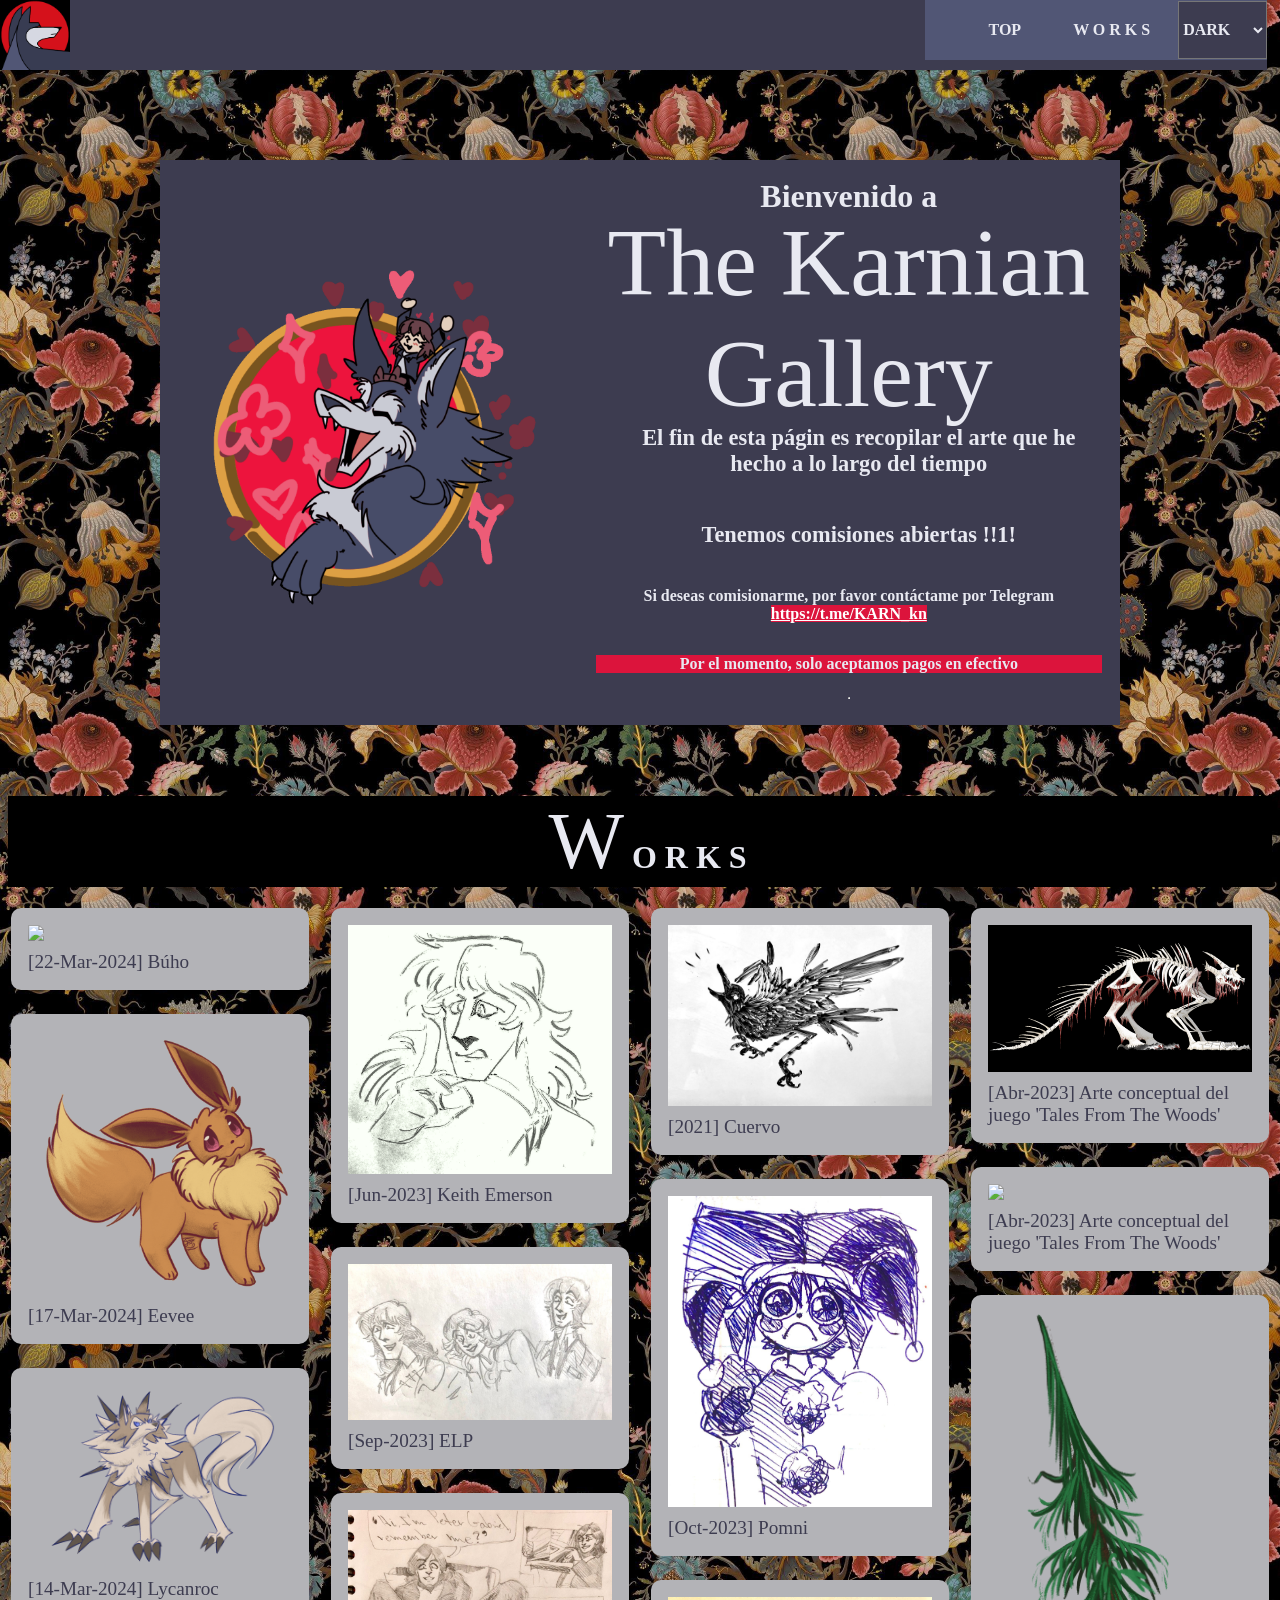
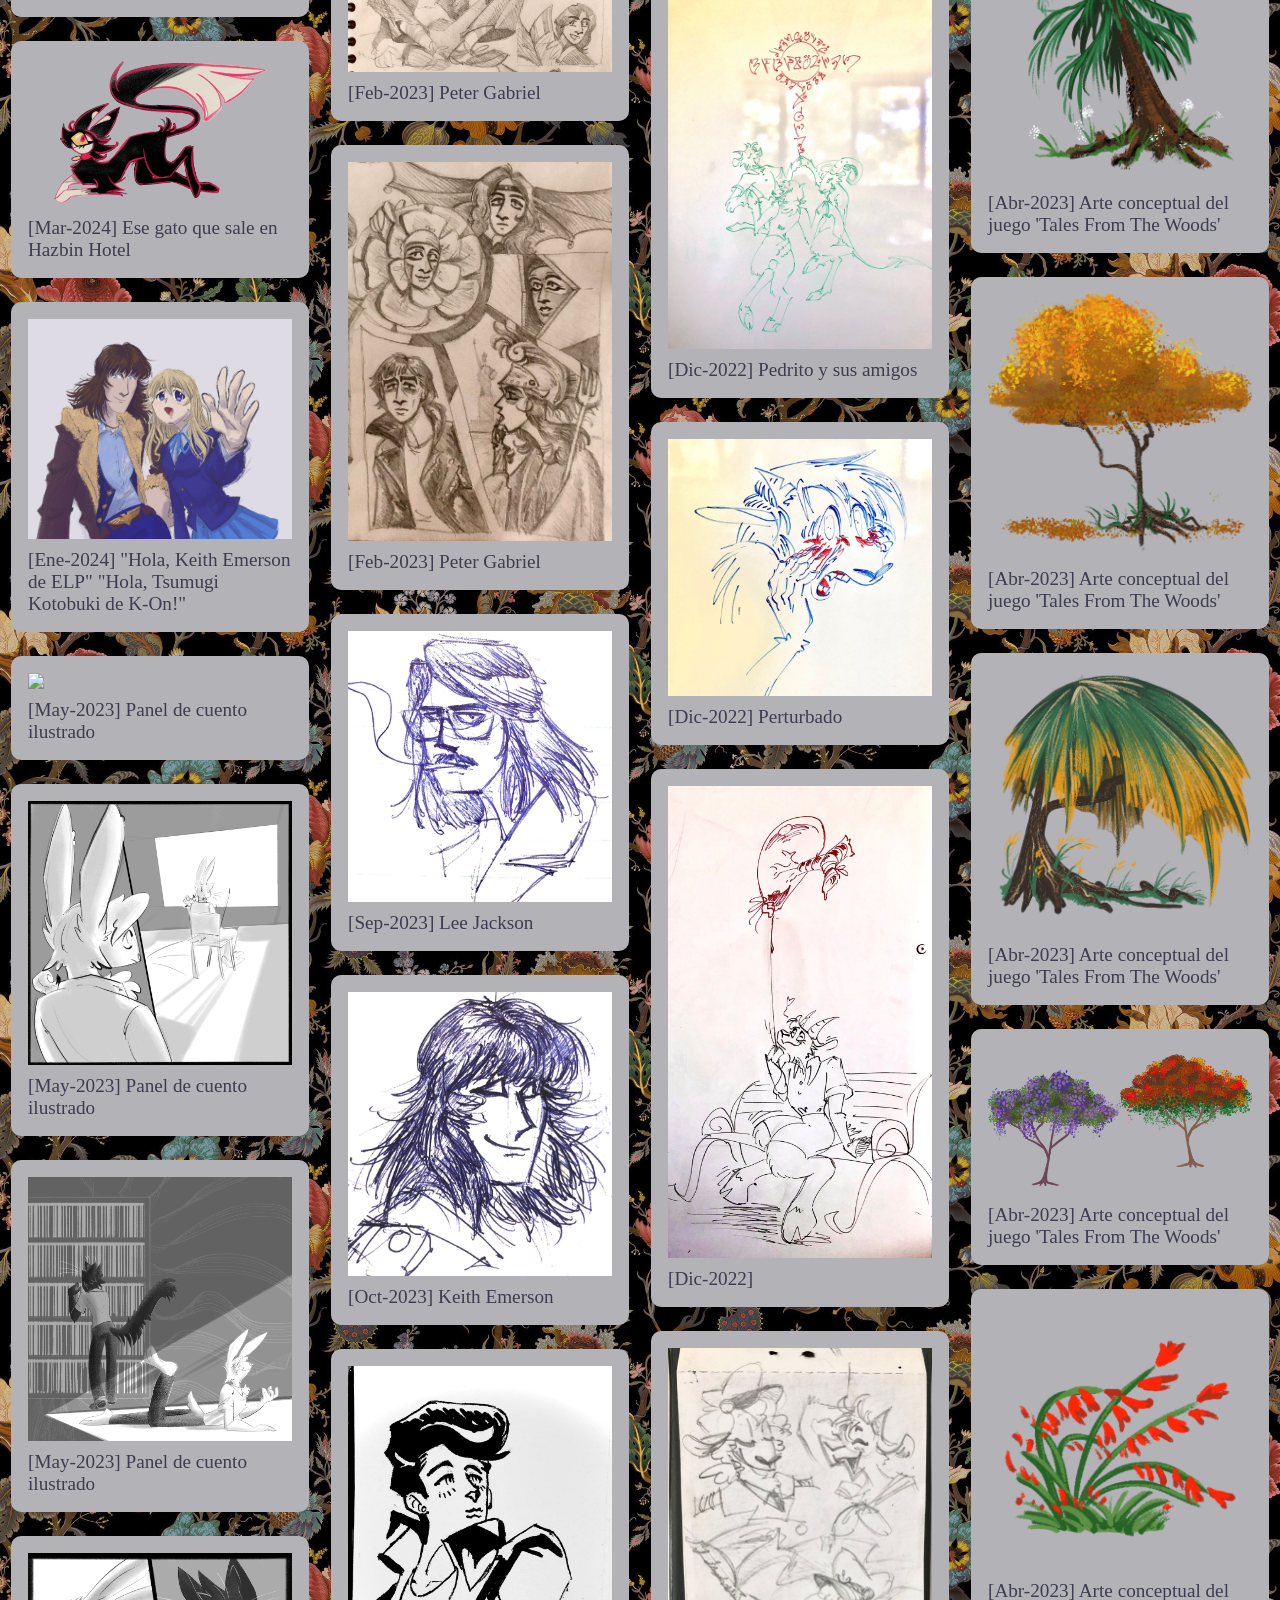
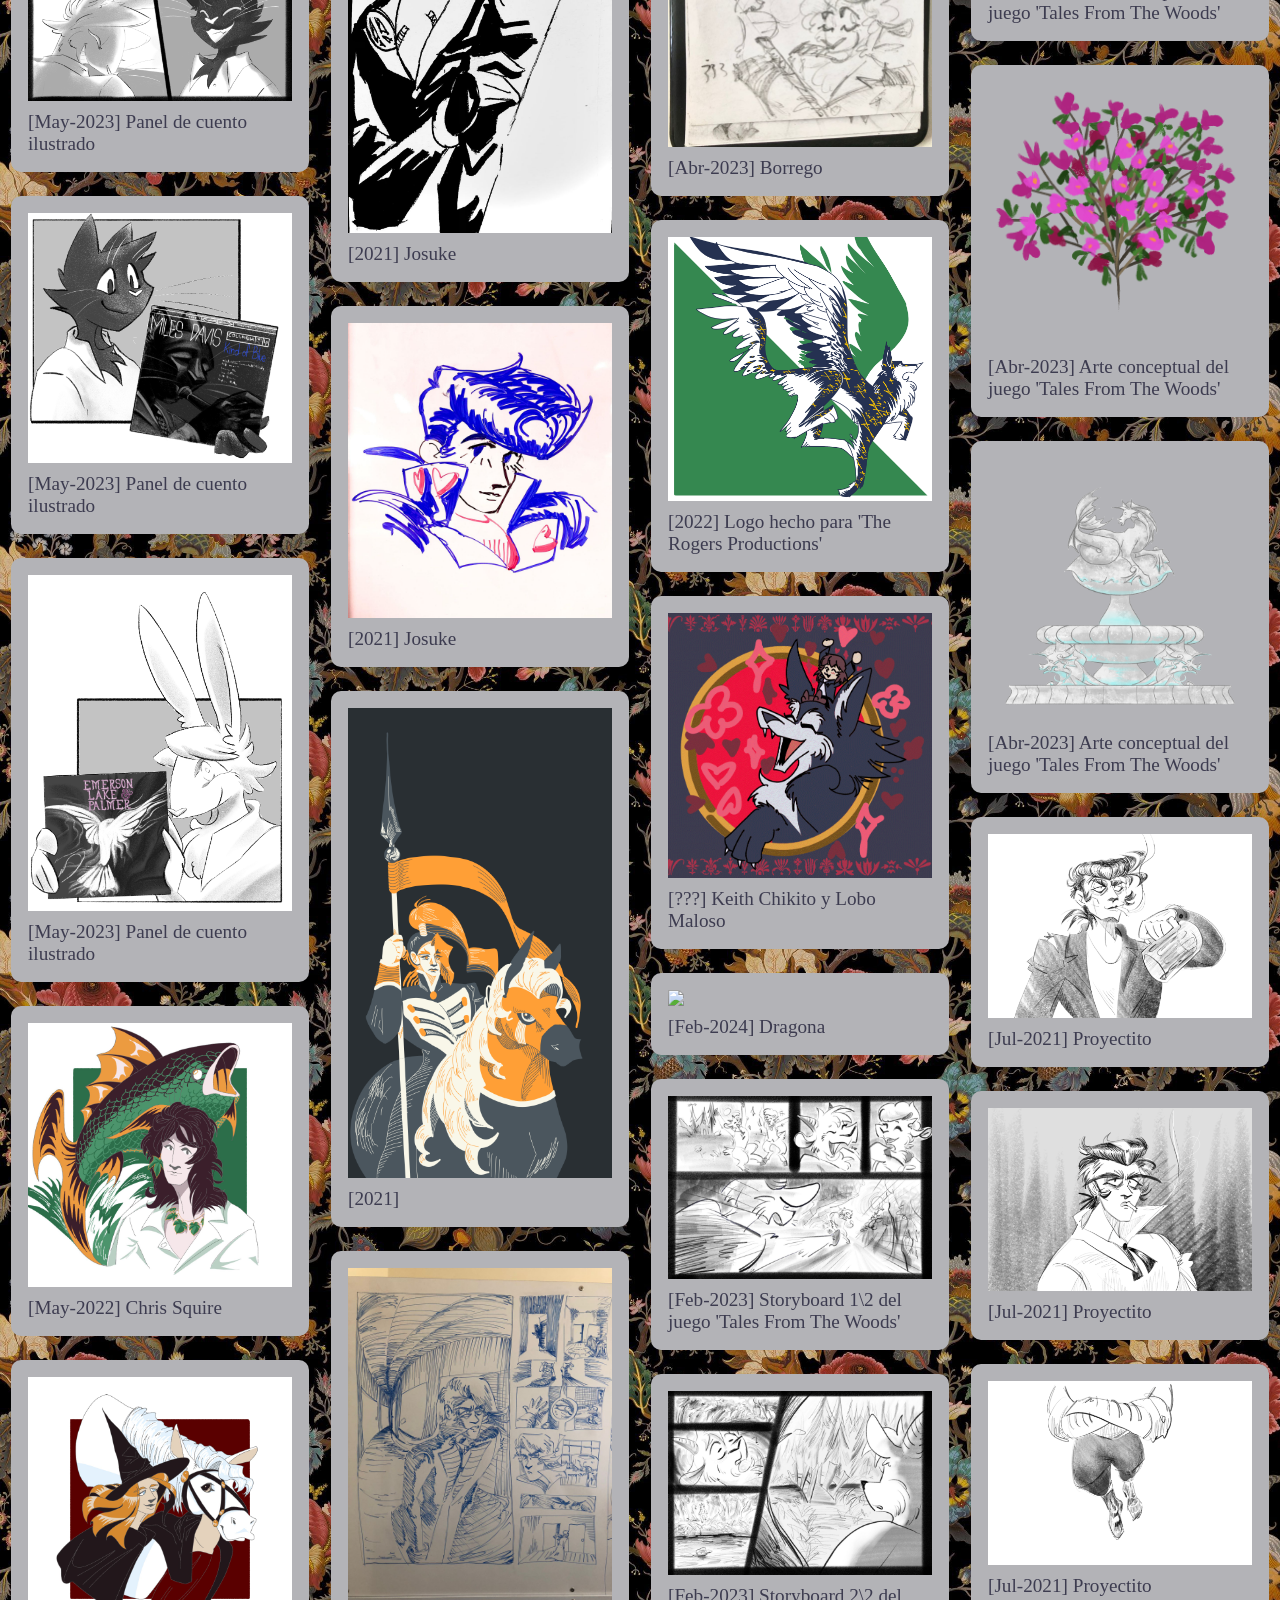
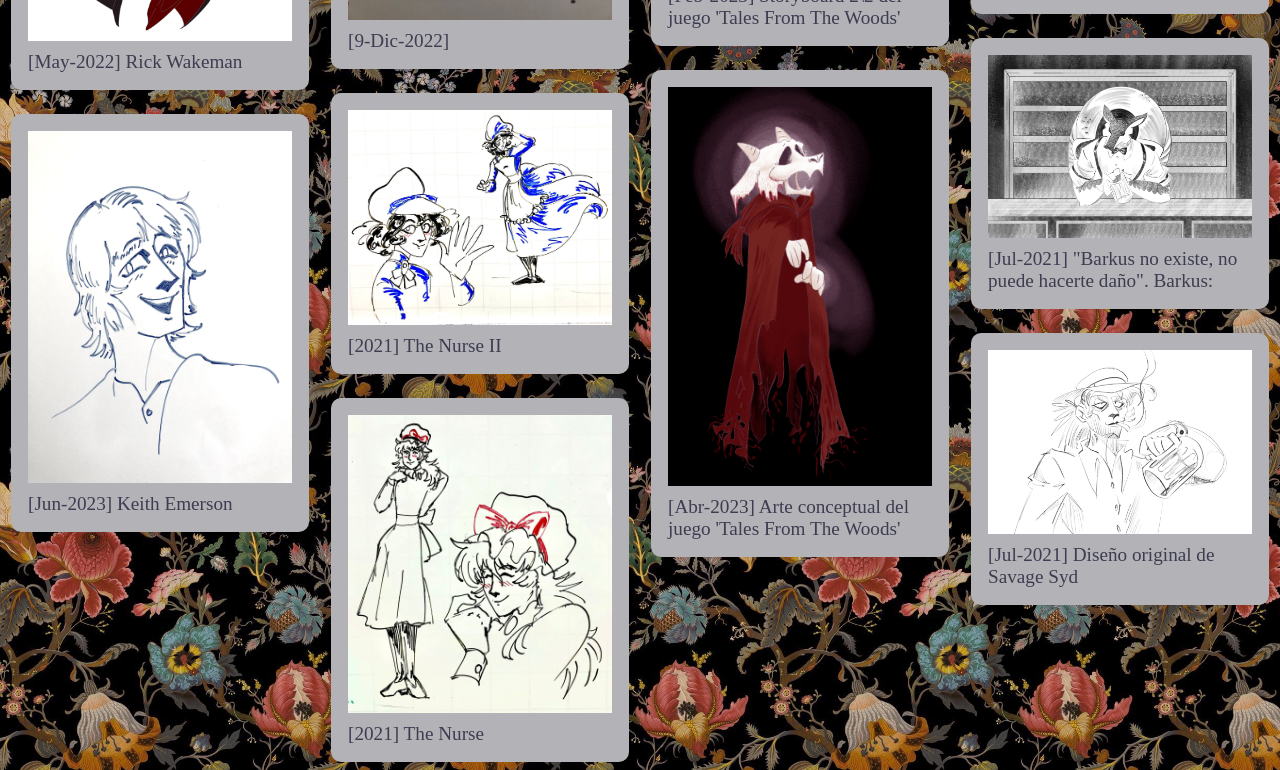
==== index.html @ 8556645d "New Content (22/03/2024)" ====
<!DOCTYPE html>
<html lang="en" id="html">
<head>
    <meta charset="UTF-8">
    <meta name="viewport" content="width=device-width, initial-scale=1.0">
    <link rel="icon" type="image/jpg" href="static/img/Ra.png">
    <link rel="stylesheet" type="text/css" href="static/styles/s1.css" class="liiink"/>
    <script type="text/javascript" src="f.js"></script>
    <title>[G] The Karnian Gallery [G]</title>
</head>
<script>
    function escInf(sectionId, dataArray){
        for (let i=0; i<dataArray.length; i++){
            const article = document.createElement('article');
            const a = document.createElement('a');
            const figure = document.createElement('figure');
            const img = document.createElement('img');
            const figCaptionName = document.createElement('figcaption');
            const figCaptionPrice = document.createElement('figcaption'); // No se usa si es Works
            const seccion = document.querySelector(`#${sectionId}`)

            // console.log(`esta es la ${i} de ${sectionId}`)
            img.classList.add('prodImg');
            if(sectionId==='COMM'){
                figCaptionPrice.classList.add('price');
            }
            
            // Construir la estructura del elemento <article>
            figure.appendChild(img);
            figure.appendChild(figCaptionName);
            if(sectionId==='COMM'){
                figure.appendChild(figCaptionPrice);}
            a.appendChild(figure);
            article.appendChild(a);
            seccion.appendChild(article);
        }
        if(sectionId==='COMM'){
            loadComm(sectionId, dataArray);
        }else{
            loadWorks(sectionId, dataArray);
        }
    }
        
    const comm=[
// ['03_004.png','Ilustración digital','5','[May-2023] Panel de cuento ilustrado']
]
    const work=[
    ['PedroLore_001.png','Ilustración digital','[22-Mar-2024] Búho',''],
    ['Anime_pokemon_002.png','Ilustración digital','[17-Mar-2024] Eevee','Eevee!'],
['Anime_pokemon_001.png','Ilustración digital','[14-Mar-2024] Lycanroc','No le sé al pokemón. Solo jugue uno y me gustó mucho este.'],
['HazbinHotel_001.png','Ilustración digital','[Mar-2024] Ese gato que sale en Hazbin Hotel','No he visto la serie más que el piloto y un fragmento donde sale ese gato. Está bonito.'],
['KE_001.png','Ilustración digital','[Ene-2024] "Hola, Keith Emerson de ELP" "Hola, Tsumugi Kotobuki de K-On!"','Crossover ELPxMonas chinas. Siempre he creído que todo es mejor con crossovers de monas chinas.'],
['03_001.png','Ilustración digital','[May-2023] Panel de cuento ilustrado','Estos páneles los dibujé para un trabajo de la uni. Iban acompañados de un cuento que también escribí y solo Dios sabe qué fue de él. Referencia del cartel: https://www.pinterest.jp/pin/76420524917382046'],
['03_002.png','Ilustración digital','[May-2023] Panel de cuento ilustrado','Estos páneles los dibujé para un trabajo de la uni. Iban acompañados de un cuento que también escribí y solo Dios sabe qué fue de él. La historia trataba de un gato negro y un conejo blanco que se hace amigos. El gato era un solitario que rechazaban porque consideraban a los gatos negros como que daban mala suerte. El conejo era un niño ciego apasionado por la música. Estos dos se hacen amigos luego de que el gato escuchara al conejo tocar el violín un día en la escuela.'],
['03_003.png','Ilustración digital','[May-2023] Panel de cuento ilustrado','Estos páneles los dibujé para un trabajo de la uni. Iban acompañados de un cuento que también escribí y solo Dios sabe qué fue de él.'],
['03_004.png','Ilustración digital','[May-2023] Panel de cuento ilustrado','Estos páneles los dibujé para un trabajo de la uni. Iban acompañados de un cuento que también escribí y solo Dios sabe qué fue de él.'],
['03_005.png','Ilustración digital','[May-2023] Panel de cuento ilustrado','Estos páneles los dibujé para un trabajo de la uni. Iban acompañados de un cuento que también escribí y solo Dios sabe qué fue de él.'],
['03_006.png','Ilustración digital','[May-2023] Panel de cuento ilustrado','Estos páneles los dibujé para un trabajo de la uni. Iban acompañados de un cuento que también escribí y solo Dios sabe qué fue de él.'],
['A_CS_001.jpeg','Ilustración digital','[May-2022] Chris Squire','Dibujo del bajista de YES.'],
['A_RW_001.jpeg','Ilustración digital','[May-2022] Rick Wakeman','Dibujo del tecladista de YES.'],
['A_KE_003.jpeg','Dibujo (marcador)','[Jun-2023] Keith Emerson','Hice esto en algún pizarrón en algún lado. Debió ser borrado hace ya tiempo.<br/>De la época de The Nice. Creo que dejé la referencia en algún lado. https://www.pinterest.jp/pin/672443788131928855/'],
['A_KE_002.png','Dibujo (marcador)','[Jun-2023] Keith Emerson','Otro de dibujo de pizarrón olvidado.<br/>Siento que a veces es triste pensar en todas las cosas que he dibujaod en pizarrones y que no viven más de una semana (ése es el record).<br/>No hay referencia para este.'],
['A_elp_001.jpeg','Dibujo (papel y lápiz)','[Sep-2023] ELP','¿A quién están viendo?'],
['A_PG_001.jpeg','Dibujo (papel y lápiz)','[Feb-2023] Peter Gabriel','Gabriel promocionando su primer álbum de solista.'],
['A_PG_002.jpeg','Dibujo (papel y lápiz)','[Feb-2023] Peter Gabriel','Tomé algunas imágenes de referencia para estas.<br/>Dónde están? no lo sé'],
['A_LJ_001.jpeg','Dibujo (papel y pluma)','[Sep-2023] Lee Jackson','Hice esto en clase en una libreta con más de cinco años de puras aberraciones. '],
['A_KE_001.jpeg','Dibujo (papel y pluma)','[Oct-2023] Keith Emerson','¿Por qué no tiene pupilas? A veces lo imagino así (no sé dibujar y se veía raro con ellas :c).'],
['Josuke_001.jpeg','Dibujo','[2021] Josuke','Un dibujo que hice con pluma y marcador en 2021 y ha estado en la funda de mi telefono desde entonces (de eso ya hace tres años).'],
['Josuke_002.jpeg','Dibujo (Marcador)','[2021] Josuke','Estrenando marcadores.'],
['var_001.png','Ilustración digital','[2021]','Este fue de mis primeros dibujos digitales. No sabía muy bien cómo usar la aplicación y aún no tenía una pluma (todo esto está pintado con el dedo, después de muchos trabajos). Me gustó el resultado.<br/>Hecho en el ya fallecido Adobe Photoshop Sketch antes de que lo retiraran en 2021.'],
['ComicRandom_001.jpeg','Dibujo (marcador)','[9-Dic-2022]','Hice esto en mi semana de vacaciones; todo estaba vacío y me metía a un cuarto de 2x2 la mayor parte del día a dibujar cosas en el pizarrón y a perder el tiempo. Ha sido de las semanas más significativas en mi vida.<br/>Hice esto por un sueño que tuve. Se trataba de de que estaba persiguiendo a alguien. Yo era un policía/investigador y lo buscaba por una especie de pueblito. Cada casa estaba separada por hectáreas de nada más que pasto bien recortado en un terreno por completo llano. Llegué a esta casa luego de caminar mucho. Entré y estaba sola. Estaba algo obscura y reinaba un silencio sepulcral. En el segundo piso había un pasillo con puertas cerradas, por lo que revisé una por una. Aquí un cuarto, allá un baño, hasta que, al abrir otra puerta, no encontraba una recámara, sino que pareciera que había abierto de nuevo la entrada principal, pero con una versión mucho más obscura.'],
['DibujoRandom_001.png','Dibujo (marcador)','[2021] The Nurse II','Inspirado en las enfermeras de la portada de \'Nursery Cryme\' de Genesis.'],
['DibujoRandom_002.jpeg','Dibujo (marcador)','[2021] The Nurse','Inspirado en las enfermeras de la portada de \'Nursery Cryme\' de Genesis.'],
['DibujoRandom_003.jpg','Dibujo (marcador)','[2021] Cuervo','Acababa de comprar unos marcadores cuando hice este.'],
['digitalCir_001.jpeg','Dibujo (papel y pluma)','[Oct-2023] Pomni','Vi el piloto de Digital Circus. Pomni me recuerda a una amiga.'],
['Pedro_001.jpeg','Dibujo (marcador)','[Dic-2022] Pedrito y sus amigos','Otra más de la maravillosa semana de diciembre de 2022.<br/>Aquí están Pedrito, el niño cabra, y sus amigos haciendo un ritual. Ni un celular a la vista.'],
['Pedro_002.jpeg','Dibujo (marcador)','[Dic-2022] Perturbado','¿Por qué Dibujé esto?'],
['Pedro_003.jpeg','Dibujo (marcador)','[Dic-2022] ','Se me ocurrió hacer esto cuando escuché a alguien decir que "los pulmones son globos de carne".'],
['Pedro_004.jpeg','Dibujo (papel y lápiz)','[Abr-2023] Borrego','El Capitán Borrego (no sé realmente qué animal se supone que sea) y Pedrito como su humilde servidor.'],
['RogersProductions_001.png','Ilustración digital','[2022] Logo hecho para \'The Rogers Productions\'','Dibujé este logo para un \'\'\'The Rogers Productions\'\'\', que realmente solo representó 5 segundos más de longitud para un video que debía entregar en la escuela.'],
['KChikito_001.gif','Animación digital','[???] Keith Chikito y Lobo Maloso','La primera animación que hice de Keith Chikito. No recuerdo muy bien por qué hice esto, pero debí tener un buen motivo. Hoy es orgullosamente la cara de nuestra tienda/galería'],
['Furros_001.png','Ilustración digital','[Feb-2024] Dragona','Idea propuesta por una respuesta misteriosa de un formulario que hice. La pregunta decía \'¿Cuál es tu clase favorita en D&D?\' y la respuesta fue \'Dragonas chichonas\''],
['TalesFTWoods_001.jpeg','Ilustración digital','[Feb-2023] Storyboard 1\\2 del juego \'Tales From The Woods\'','Videojuego que desarrolló nuestro equipo para un proyecto de escuela. El lore era que dos hermanos vivían felices en un bosque. Un día, mientras jugaban, Pai (el hermano menor) corre muy profundo en el bosque. Su hermano mayor Rael va tras él [1/2].'],
['TalesFTWoods_002.jpeg','Ilustración digital','[Feb-2023] Storyboard 2\\2 del juego \'Tales From The Woods\'','Rael pierde de vista a Pai. Corre hasta llegar a un río que jamás había visto antes en el bosque, el cual es atravezado por un puente que no recuerda (y no podría volver) a cruzar antes. El juego no se terminó, pero al final de la historia se descubre que Pai había muerto y en la trama del juego, cada nivel representaba una etapa del Duelo de Rael por haber perdido a su hermano. [2/2]'],
['TalesFTWoods_011.png','Ilustración digital','[Abr-2023] Arte conceptual del juego \'Tales From The Woods\'','Este sería uno de los enemigos en el segundo nivel, que era atravesar una catedral llena de terrores innenarrables. Este sería el fantasma de Pai que haría daño psicológico a Rael con sus lamentos.'],
['TalesFTWoods_012.png','Ilustración digital','[Abr-2023] Arte conceptual del juego \'Tales From The Woods\'','Este sería uno de los enemigos en el segundo nivel, que era atravesar una catedral llena de terrores innenarrables. Este Era una suerte de cabra mutante, del cual Rael podría defenderse con una espada que robó a una estatua al final del nivel 1.'],
['TalesFTWoods_003.png','Ilustración digital','[Abr-2023] Arte conceptual del juego \'Tales From The Woods\'','Al final, no se usaron ningunos de estos dibujos.'],
['TalesFTWoods_004.png','Ilustración digital','[Abr-2023] Arte conceptual del juego \'Tales From The Woods\'',''],
['TalesFTWoods_005.png','Ilustración digital','[Abr-2023] Arte conceptual del juego \'Tales From The Woods\'',''],
['TalesFTWoods_006.png','Ilustración digital','[Abr-2023] Arte conceptual del juego \'Tales From The Woods\'','Este árbol en particular me gustó mucho.'],
['TalesFTWoods_007.png','Ilustración digital','[Abr-2023] Arte conceptual del juego \'Tales From The Woods\'',''],
['TalesFTWoods_008.png','Ilustración digital','[Abr-2023] Arte conceptual del juego \'Tales From The Woods\'','En la programación del videojuego no se utilizaron ninguno de estos dibujos, pero me diverí mucho haciéndolos. '],
['TalesFTWoods_009.png','Ilustración digital','[Abr-2023] Arte conceptual del juego \'Tales From The Woods\'',''],
['TalesFTWoods_010.png','Ilustración digital','[Abr-2023] Arte conceptual del juego \'Tales From The Woods\'',''],
['BB_001.gif','Animación digital','[Jul-2021] Proyectito','Animación hecha durante el claustro forzado porue me dio COVID. Una parte del proyecto sin terminar inspirado en \'Benny the Bouncer\' de ELP.'],
['BB_002.gif','Animación digital','[Jul-2021] Proyectito','Animación hecha durante el claustro forzado porue me dio COVID. Una parte del proyecto sin terminar inspirado en \'Benny the Bouncer\' de ELP.'],
['BB_003.gif','Animación digital','[Jul-2021] Proyectito','Animación hecha durante el claustro forzado porue me dio COVID. Una parte del proyecto sin terminar inspirado en \'Benny the Bouncer\' de ELP.'],
['BB_004.gif','Animación digital','[Jul-2021] "Barkus no existe, no puede hacerte daño". Barkus:','Animación hecha durante el claustro forzado porque me dio COVID. Una parte del proyecto sin terminar inspirado en \'Benny the Bouncer\' de ELP.'],
['BB_005.gif','Animación digital','[Jul-2021] Diseño original de Savage Syd','Animación hecha durante el claustro forzado porque me dio COVID. Una parte del proyecto sin terminar inspirado en \'Benny the Bouncer\' de ELP.']]
function cargar(){
        escInf('COMM', comm);
        escInf('WORK', work);
        console.log("Ya se debió cargar todo jaja salu2. Si ocurre algún error, faor de demandar al Administrador.");
    }
</script>

<body onload="cargar()">

<header>
    <div id="top-header">
        <div id="logo">
            <img src="static/img/Ra.png" />
            <div class="T"><a class="TM">T</a>he <a class="TM">K</a>arnian <a class="TM">G</a>allery</div>
        </div>
        <nav>
            <div id="menu">
                <ul>
                    <li><a href="#">Top</a></li>
                    <!-- <li><a href="#comm" style="color:crimson;">Comisiones</a></li> -->
                    <li><a href="#work">W O R K S</a></li>
                    <select name="PreviousReceiver" onchange="cambiarCss(this)" class="sss">
                        <option value="1">Dark</option>
                        <option value="2">Light</option>
                        <!-- <option value="3">Darker!</option> -->
                    </select>
                </ul>
            </div>
        </nav>
    </div>
</header>

<span class="topCont" id="topCont" style="display:none;">
    <div class="top">
        <div class="e1"></div>
        <div class="e2">
            <img class="x" src="static/img/X.png" onclick="cerrar()"/>
            <p id="type"></p>
            <p id="descrip"></p>
            <p id="descrip2"></p>
            <p id="prec"></p>
        </div>
    </div>
</span>

<span class="bienvenida" style="margin-top:70px;">
    <div id="bin2">
        <div class="ee1">
            <img src="static/img/Kck.gif" style="height: min-content;width:100%;"/>
        </div>
        <div class="ee2">
            <p id="p1">Bienvenido a</p><div class="TT"><a class="TTM">T</a>he <a class="TTM">K</a>arnian <a class="TTM">G</a>allery</div>
            <p id="p2">El fin de esta págin es recopilar el arte que he hecho a lo largo del tiempo</p>
            <p id="p2">Tenemos comisiones abiertas !!1!</p>
            <p id="p3">Si deseas comisionarme, por favor contáctame por Telegram <a style="background: crimson;color:#fff;" target="_blank" href="https://t.me/KARN_kn">https://t.me/KARN_kn</a>  </p>
            <p id="p3" style="background: crimson;">Por el momento, solo aceptamos pagos en efectivo</p>
            <hr/>
        </div>
    </div>
</span>

<!-- <div class="sep" id="comm"></div>
<h1 class="titulo"><a class="Tit">C</a>omisiones</h1>
<section class="galeria" id="COMM">
</section> -->


<div class="sep"  id="work"></div>
<h1 class="titulo"><a class="Tit">W</a> O R K S</h1>
<section class="galeria2" id="WORK">
</section>

</body>
</html>
---- static/styles/s1.css ----
html{
    background-image: url("fondos/002.png");
    background-size: 30%;
}
header, h1, h2, hr{
    -webkit-column-span:all;
    column-span:all;
}

header{
    background-color: #3d3c50;
    display: flex;
    height: 70px;
    position: fixed;
    top: 0px;
    left:0;
    width: 99vw;
    overflow: hidden;
    align-items: center;
    flex-direction: row;
}
#top-header{
    width: 100%;
    height: 100%;
    text-align: center;
}
#logo{
    float: left;
    height: 100%;
    width: 30%;
}
#logo img{
    max-height: 100%;
    float: left;
}
.T{
    color: #e8e9f1;
    margin-left: 20px;
    float: left;
    font-family: parchment;
    font-size: 4rem;
}
a.TM{
    font-size: 4rem;
}

#menu{
    float: right;
}
#menu ul{
    margin: 0 0 0 0;
    text-align: center;
    float: right;
    background: #515675;
}  
#menu li{
    display: inline-block;
}
#menu li a, #menu li span{
    display: inline-block;
    padding: 0em 1.5em;
    text-decoration: none;
    font-weight: 600;
    text-transform: uppercase;
    line-height: 60px;
}
#menu li a{    
    color: #e8e9f1;
}
#menu li:hover a, #menu li span{
    background: #d5111b;
    color: #e8e9f1;
    border-left: 1px solid #e8e9f1;
}
select {
    height: 58px;
    width: 89px;
    font-family: times;
    font-weight: 600;
    text-transform: uppercase;
    font-size: 1rem;
    color: #e8e9f1;
    background: #3d3c50;
  }

.sep{
    height: 1px;
}
.galeria{
    width:100%;
    height: 100%;
    column-count: 3;
}
.galeria2{
    width:100%;
    height: 100%;
    column-count: 4;
}

.bienvenida{
    display: flex;
    justify-content: center;
    flex-direction: row;
    width: 75vw;
    /* height: 50vh; */
    margin: auto;
}
#bin2{
    margin-top: calc(20vh/2);
    margin-left: auto;
    margin-right: auto;
    background-color: #3d3c50;
    height: 100%;
    width: 100%;
    display: flex;
    justify-items: center;
    flex-direction: row;
    align-items: stretch;
    color: #e8e9f1;
    background-size: 43%;
}
.ee1{
    /* display: none; */
    width: 40%;
    display: flex;
    justify-content: center;
    margin: 40px;
    align-items: center;
}
.ee2 {
    display: flex;
    font-weight: bold;
    margin: -7px;
    text-align: center;
    padding: 25px;
    width: 60%;
    flex-direction: column;
    justify-content: space-evenly;
}
#p1 {
    margin-top: 0;
    font-size: 2rem;
  }
#p2 {
    font-size: 1.4rem;
    /* text-align: left; */
    margin-left: 20px;
  }

.TT{
    font-weight: lighter;
    color: #e8e9f1;
    font-family: parchment;
    font-size: 6rem;
    margin: -40px 0px -26px 0;
}
.TTM{
    font-size: 6rem;
}

.prodImg{
    /* width: 200px; */
    width: 100%;
    align-self: center;
}
.prodImgAmp{
    max-width: 100%;
    max-height: 100%;
    align-self: center;
}
article{
    border-radius: 10px;
    background-color: #b3b3b7;
    padding: 17px;
    margin: 0 3px 24px 3px;
    cursor: pointer;
    break-inside: avoid;
    page-break-inside: avoid;
}
figure{
    display: flex;
    margin: 0;
    padding: 0px;
    flex-direction: column;
}
figcaption {
    padding-top: 10px;
    font-size: 1.2rem;
    color: #3d3c50;
}
figcaption.price {
    text-align: right;
    margin: -50px 0 -20px 0;
    font-size: 6.4rem;
    font-weight: lighter;
    font-family: parchment;
}
.titulo {
    text-align: center;
    margin-top: 70px;
    padding-left: 15px;
    background-color: black;
    color: #e8e9f1;
  }
.Tit{
    font-family: Parchment;
    font-size: 5rem;
    font-weight: lighter;
}
.subtitulo {
    text-align: center;
    margin-top: 70px;
    background: #3d3c50;
    color: #e8e9f1;
    padding: 9px;
    padding-left: 15px;
}
.topCont{
    margin-top: -70px;
    background: #00000080;
    position: fixed;
    /* display: none; */
    justify-content: center;
    flex-direction: row;
    width: 100vw;
    height: 100vh;
}
.top{
    margin-top: 4vh;
    margin-left: auto;
    margin-right: auto;
    background-color: #3d3c50;
    height: 90vh;
    width: 90vw;
    display: flex;
    justify-items: center;
    flex-direction: row;
    align-items: stretch;
    color: #e8e9f1;
}

.e1{
    /* display: none; */
    width: 70%;
    display: flex;
    justify-content: center;
    margin: 40px;
    border-radius: 24px;
    background: #e8e9f1;
}
.e2{
    padding: 25px;
    width: 30%;
}

.x{
    cursor: pointer;
    float: right;
    border-radius: 50%;
    width: 50px;
}
#type{
    margin-top: 60px;
    margin-bottom: 10px;
    font-size: 3rem;
}
#descrip{
    font-size: 2rem;
}
#descrip2{
    font-size: 1.2rem;
}
#prec {
    margin: -70px 0 0 0px;
    font-family: Parchment;
    font-size: 14rem;
}

@media (max-width: 890px){ 
    .galeria{
        columns:2;
  }
    .galeria2{
        columns:3;
  }
}
@media (max-width: 760px){ 
    .galeria{
        columns:1;
  }
    .galeria2{
        columns:2;
  }
}
@media (max-width: 480px){
    .galeria2{
        columns: 1;
  }
}

@media (max-width: 730px){
    #bin2 {
        flex-direction: column;
        align-content: center;
        flex-wrap: wrap;
    }
    .ee1 {
        width: 89%;
        display: flex;
    }
    .ee2 {
        margin: auto;
        text-align: center;
        padding: 25px;
        width: 70%;
        flex-direction: column;
    }
}
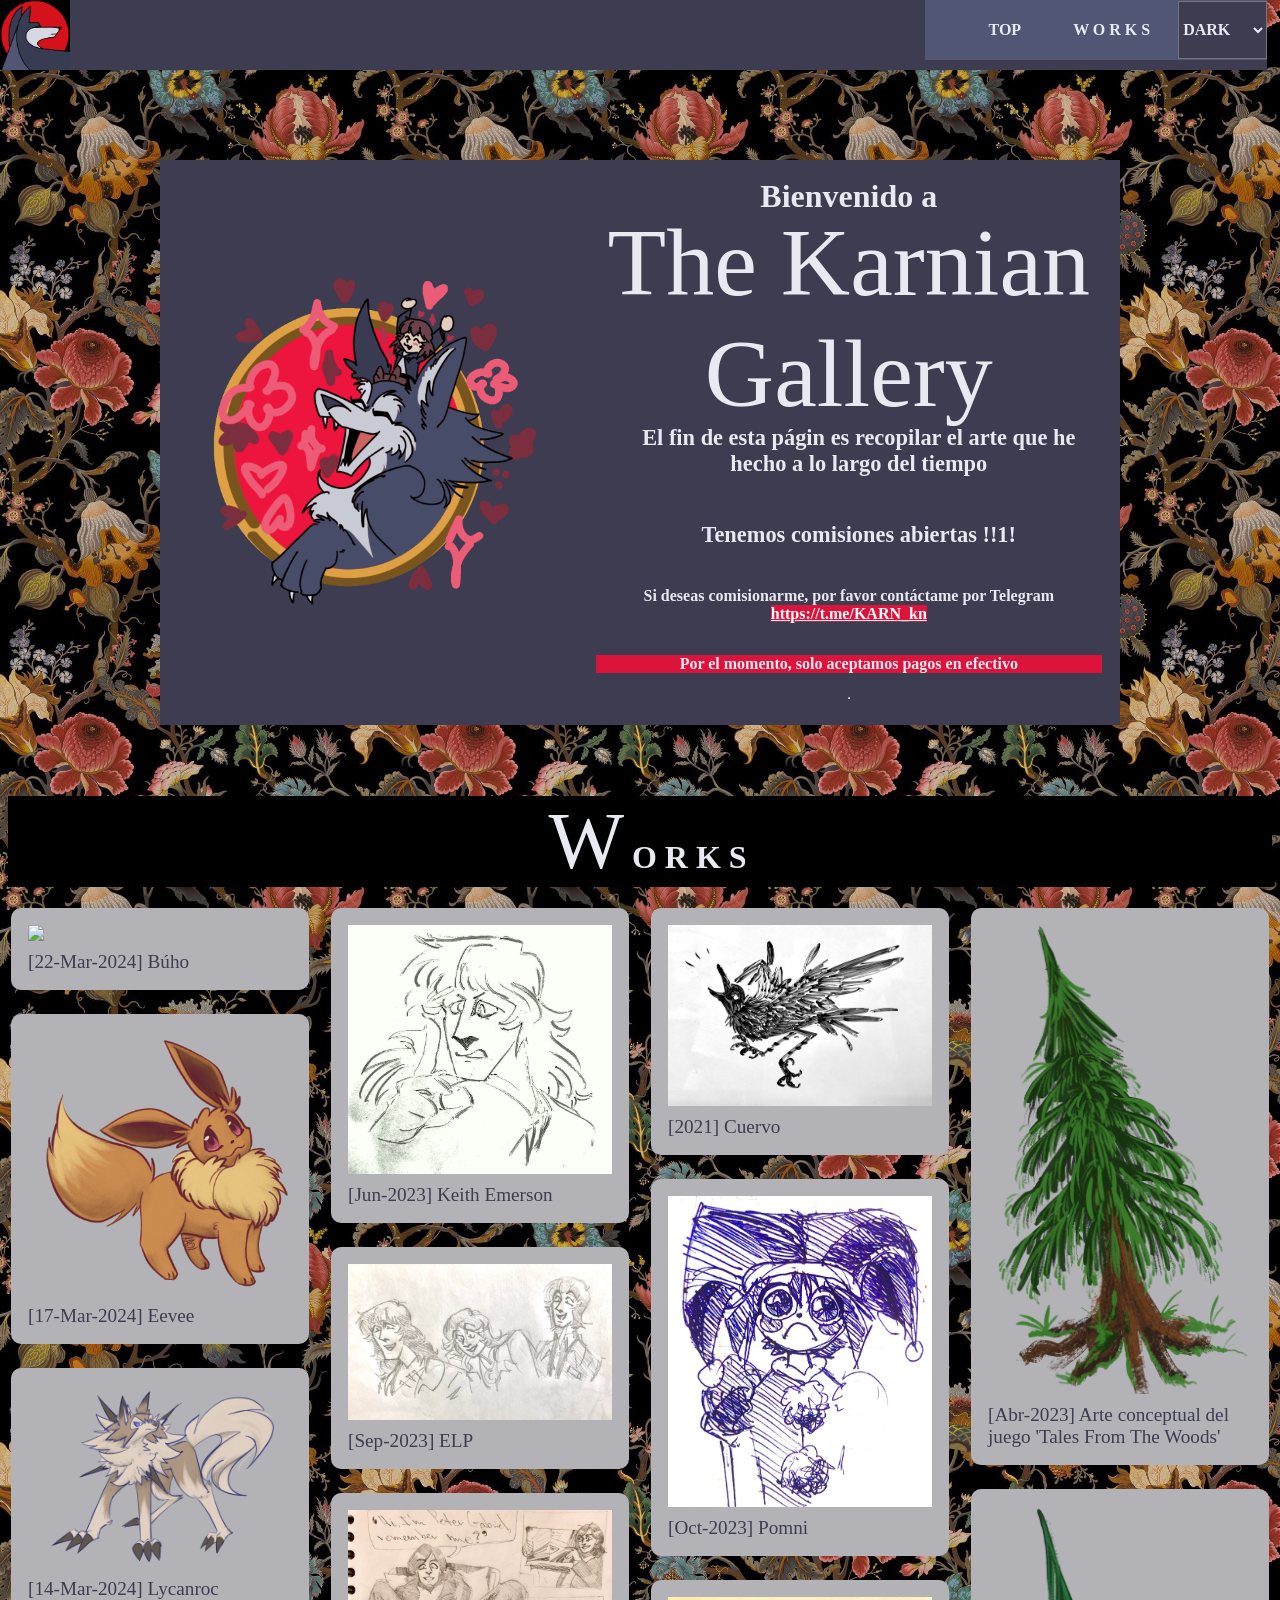
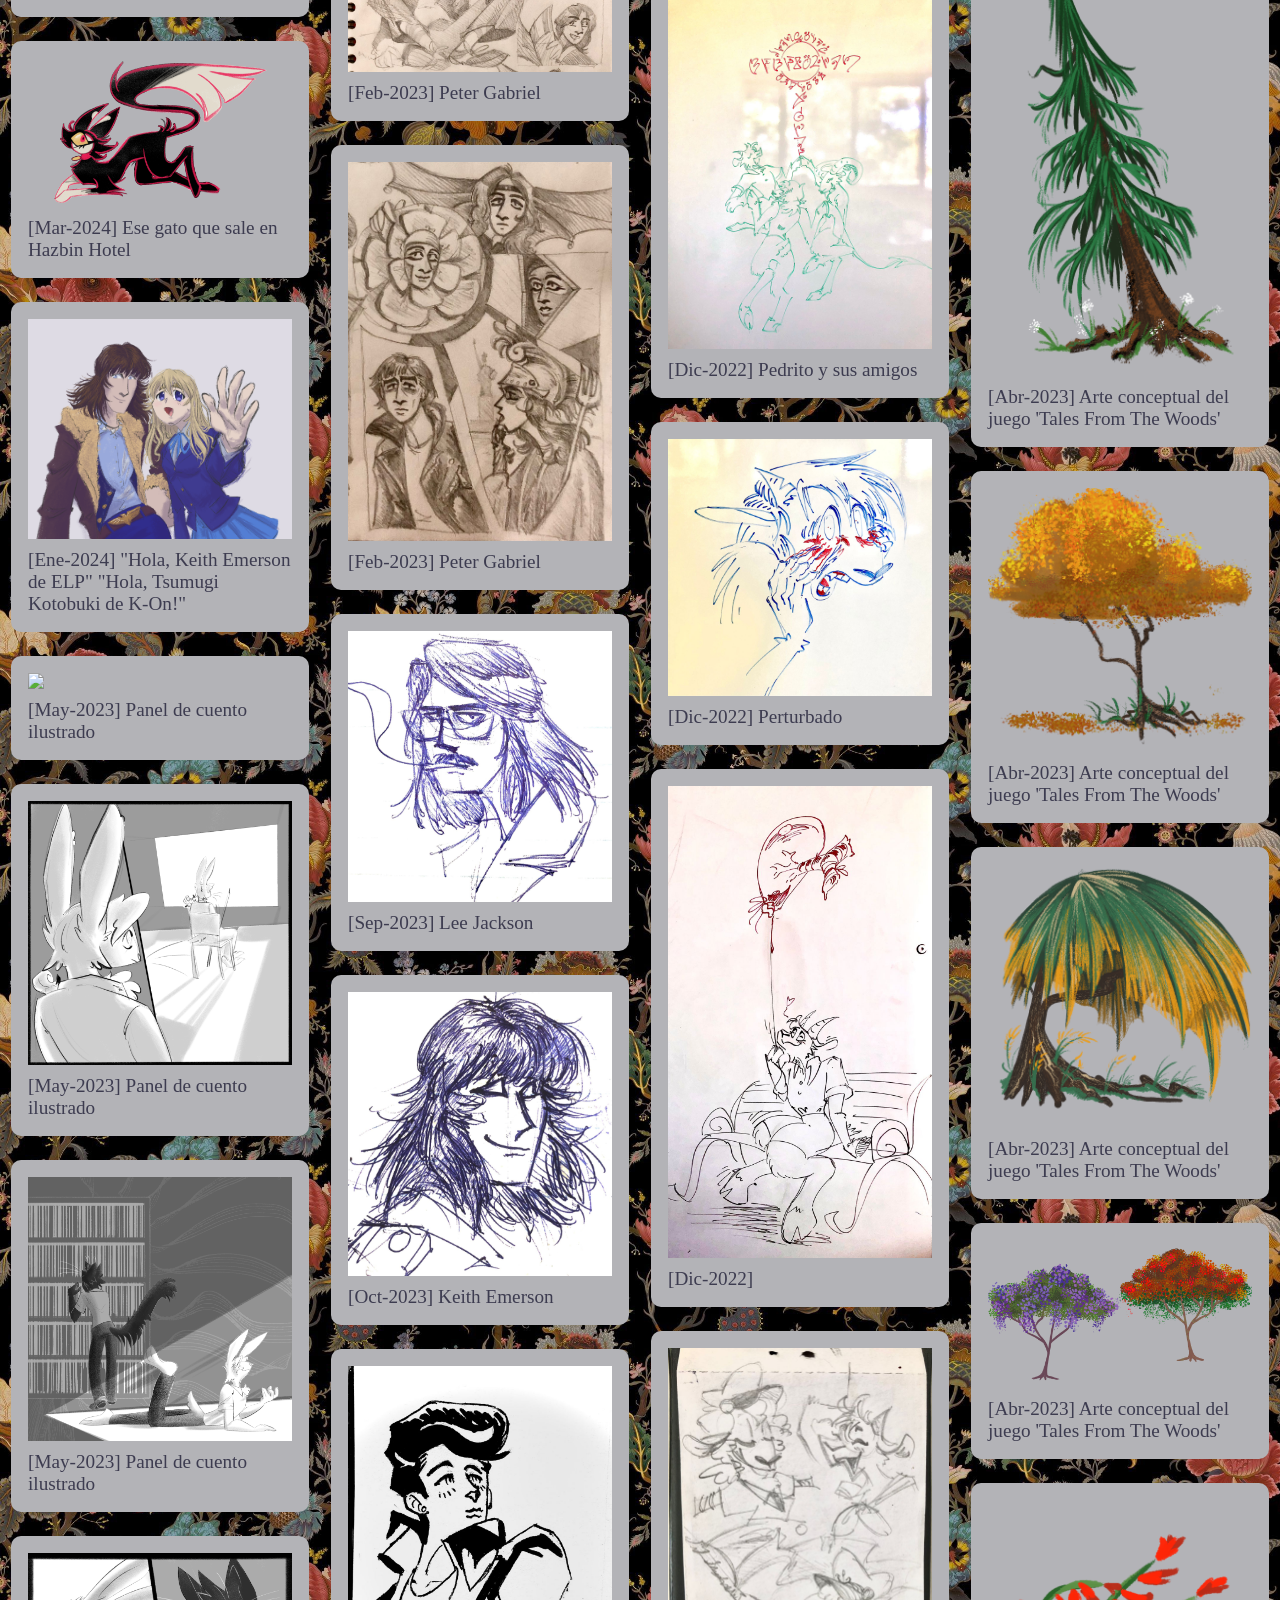
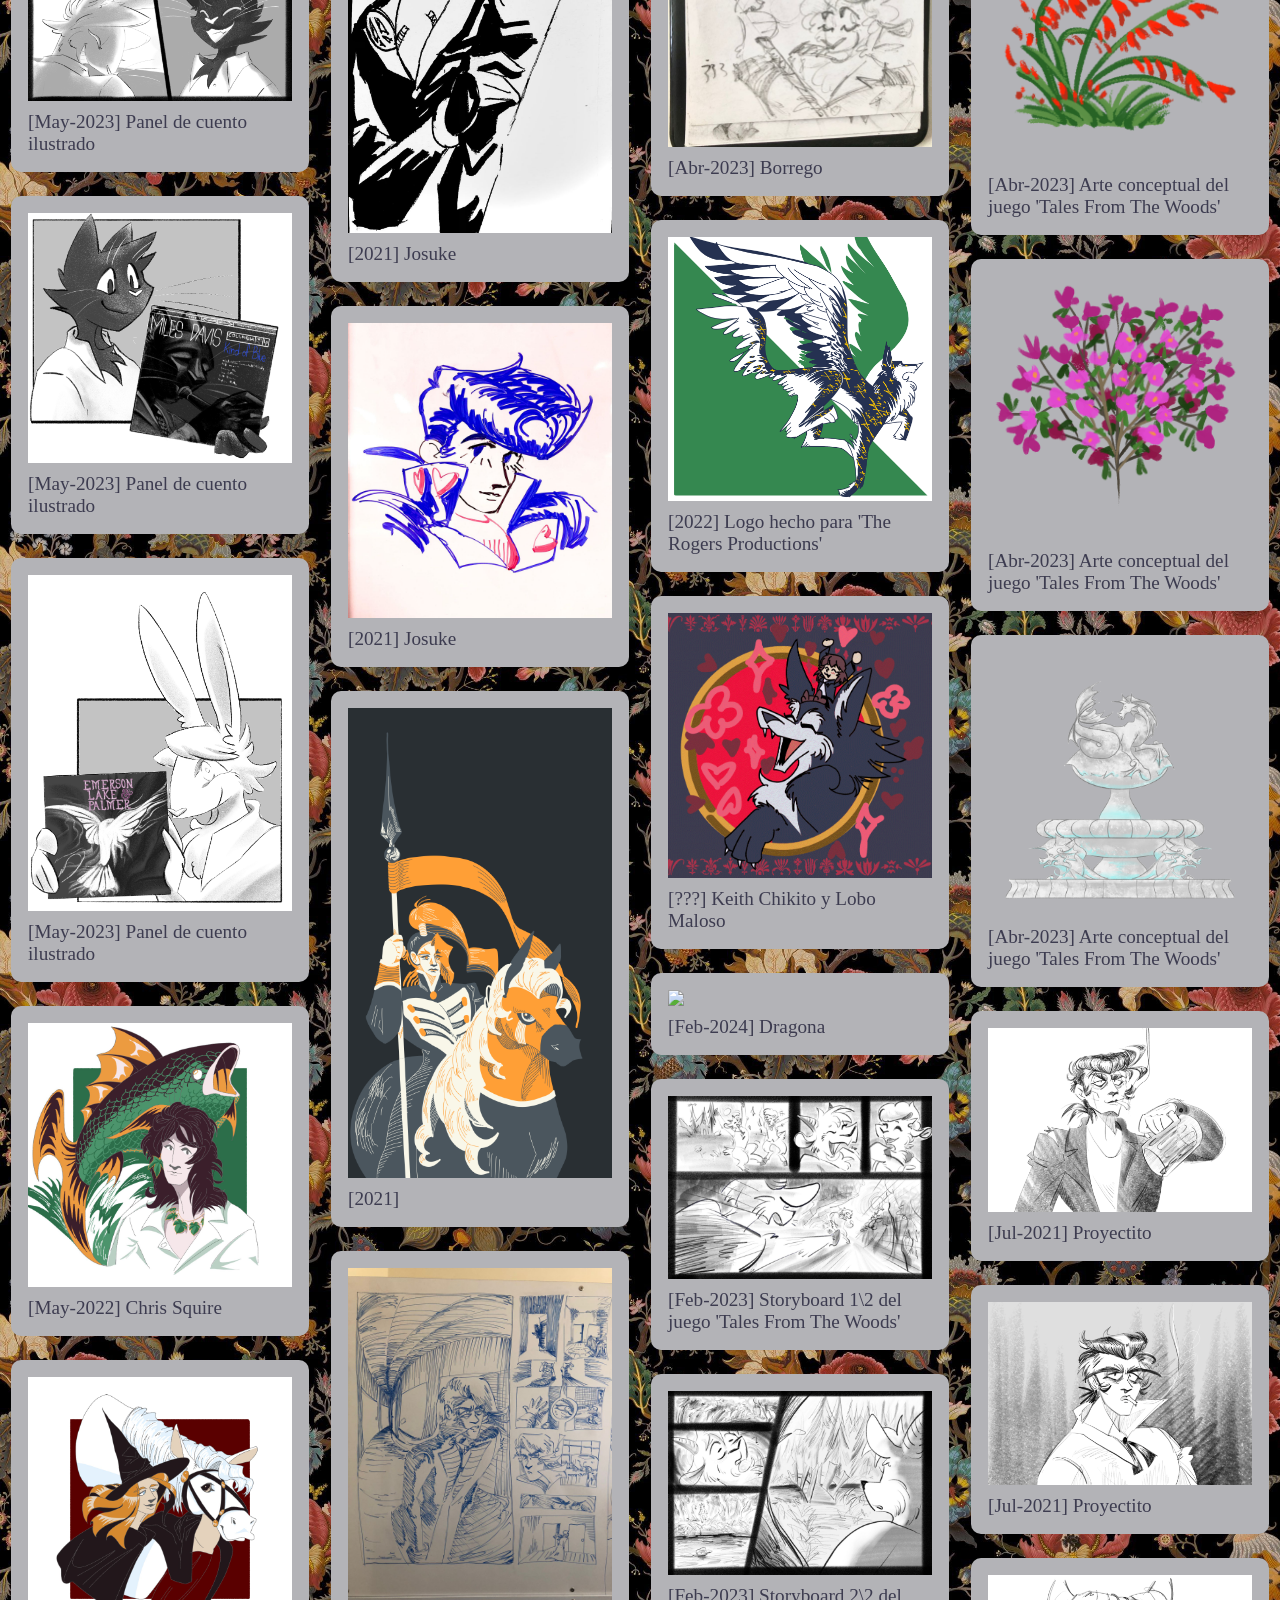
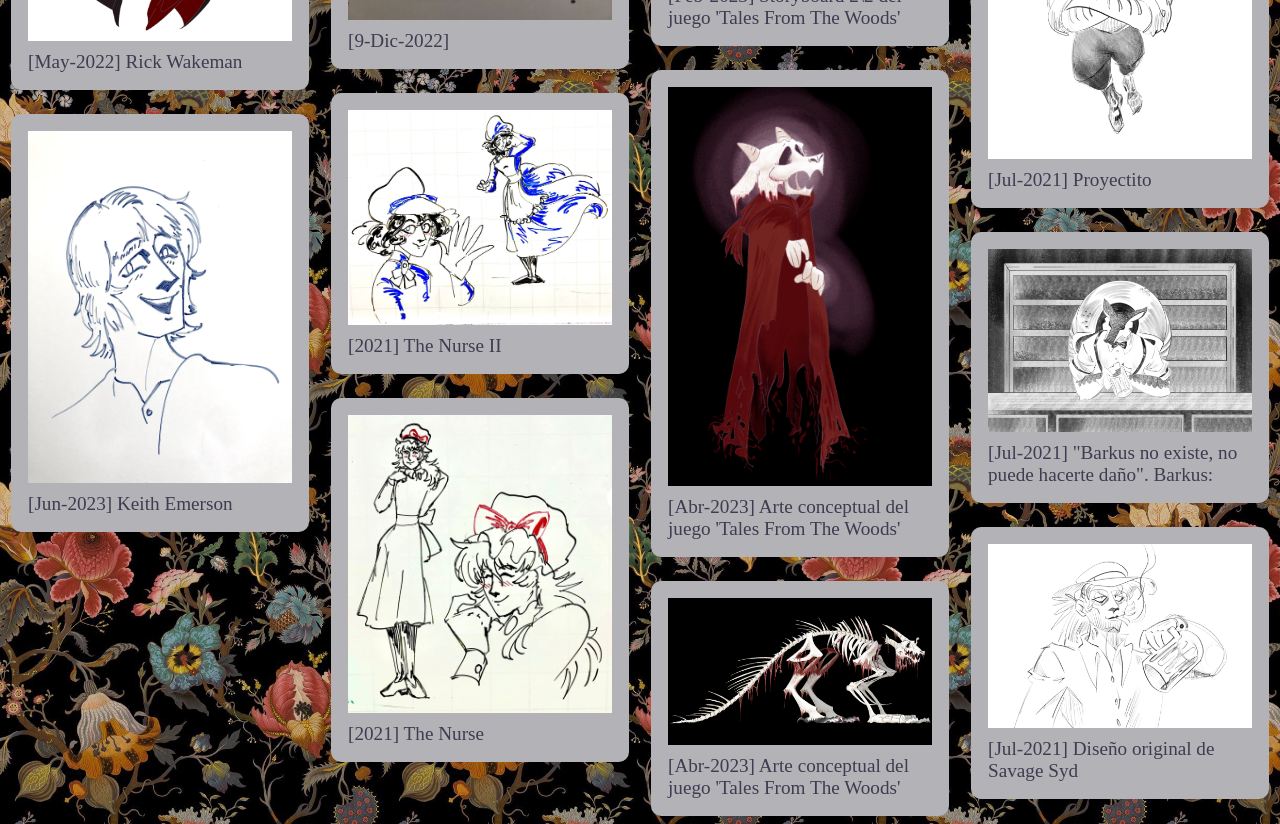
==== commit e204a764: "Corección de errores" ====
--- a/index.html
+++ b/index.html
@@ -84,7 +84,7 @@
 ['TalesFTWoods_002.jpeg','Ilustración digital','[Feb-2023] Storyboard 2\\2 del juego \'Tales From The Woods\'','Rael pierde de vista a Pai. Corre hasta llegar a un río que jamás había visto antes en el bosque, el cual es atravezado por un puente que no recuerda (y no podría volver) a cruzar antes. El juego no se terminó, pero al final de la historia se descubre que Pai había muerto y en la trama del juego, cada nivel representaba una etapa del Duelo de Rael por haber perdido a su hermano. [2/2]'],
 ['TalesFTWoods_011.png','Ilustración digital','[Abr-2023] Arte conceptual del juego \'Tales From The Woods\'','Este sería uno de los enemigos en el segundo nivel, que era atravesar una catedral llena de terrores innenarrables. Este sería el fantasma de Pai que haría daño psicológico a Rael con sus lamentos.'],
 ['TalesFTWoods_012.png','Ilustración digital','[Abr-2023] Arte conceptual del juego \'Tales From The Woods\'','Este sería uno de los enemigos en el segundo nivel, que era atravesar una catedral llena de terrores innenarrables. Este Era una suerte de cabra mutante, del cual Rael podría defenderse con una espada que robó a una estatua al final del nivel 1.'],
-['TalesFTWoods_003.png','Ilustración digital','[Abr-2023] Arte conceptual del juego \'Tales From The Woods\'','Al final, no se usaron ningunos de estos dibujos.'],
+['TalesFTWoods_003.PNG','Ilustración digital','[Abr-2023] Arte conceptual del juego \'Tales From The Woods\'','Al final, no se usaron ningunos de estos dibujos.'],
 ['TalesFTWoods_004.png','Ilustración digital','[Abr-2023] Arte conceptual del juego \'Tales From The Woods\'',''],
 ['TalesFTWoods_005.png','Ilustración digital','[Abr-2023] Arte conceptual del juego \'Tales From The Woods\'',''],
 ['TalesFTWoods_006.png','Ilustración digital','[Abr-2023] Arte conceptual del juego \'Tales From The Woods\'','Este árbol en particular me gustó mucho.'],
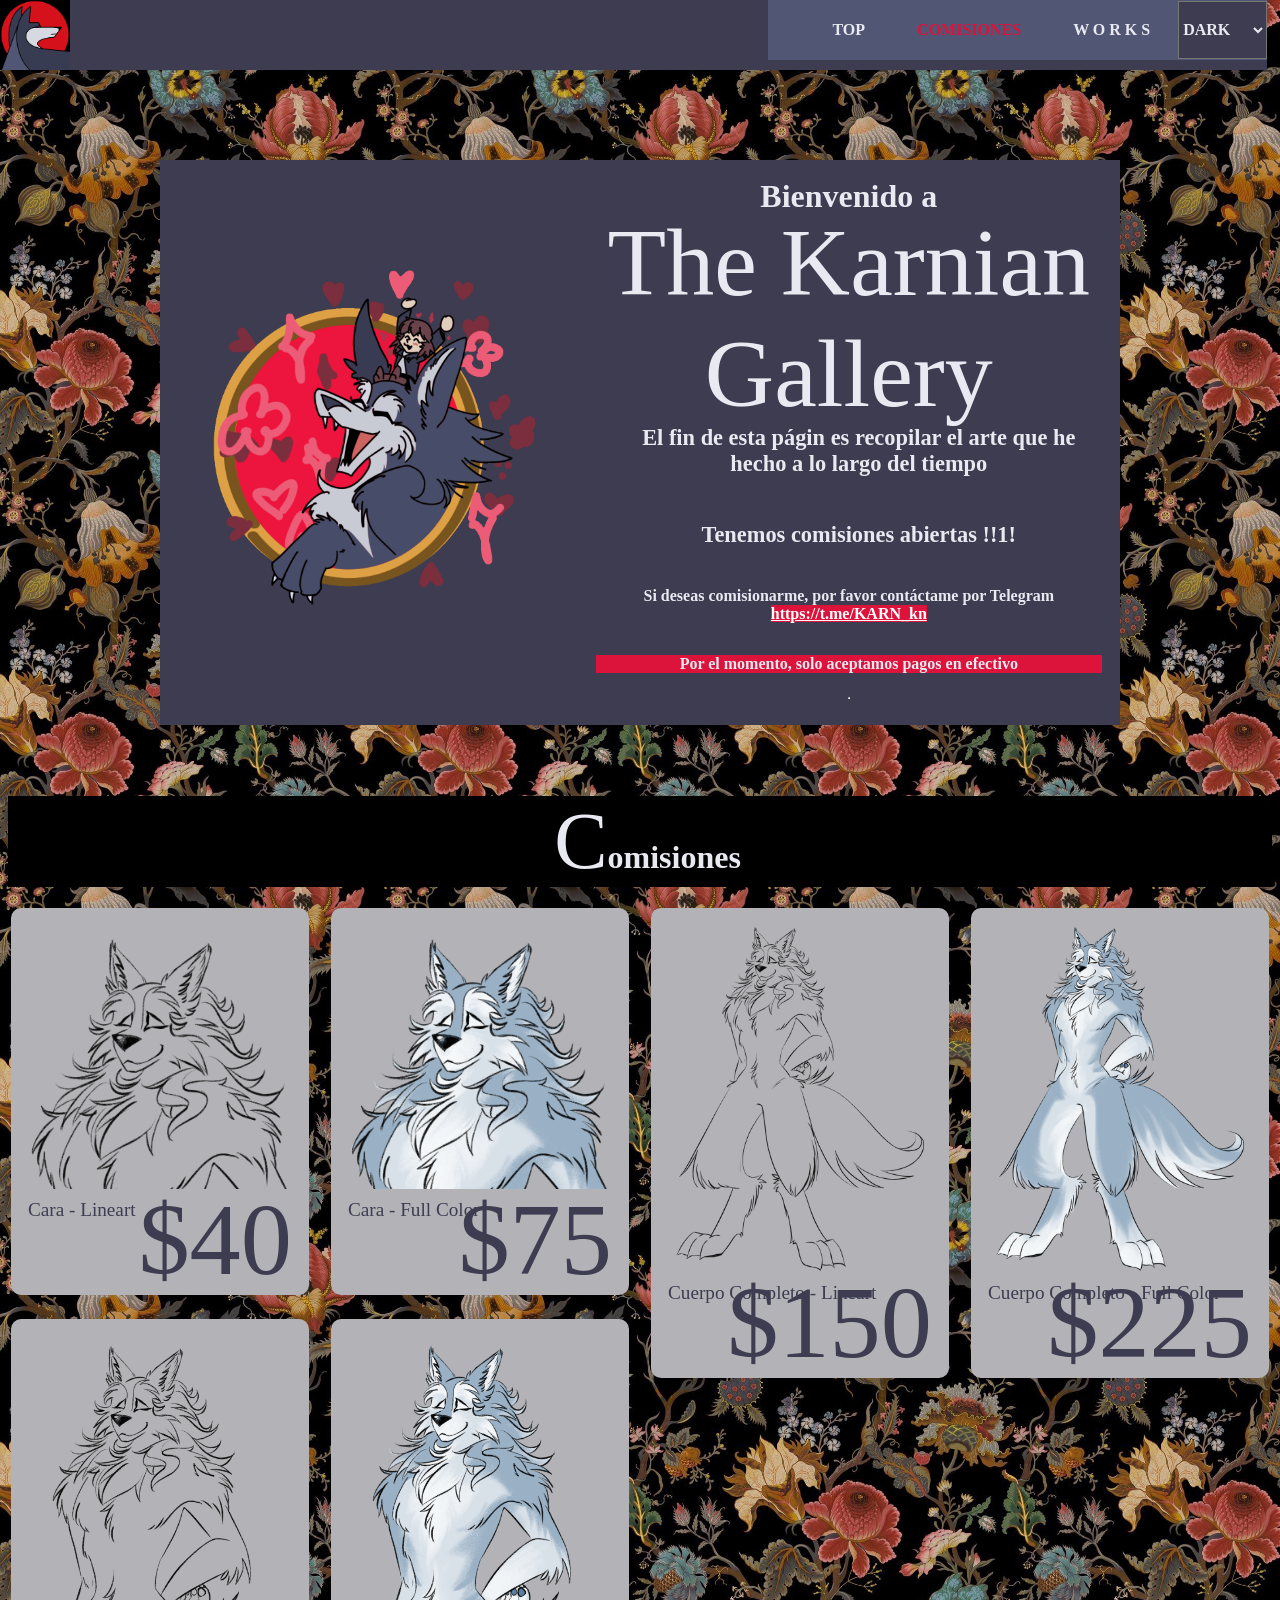
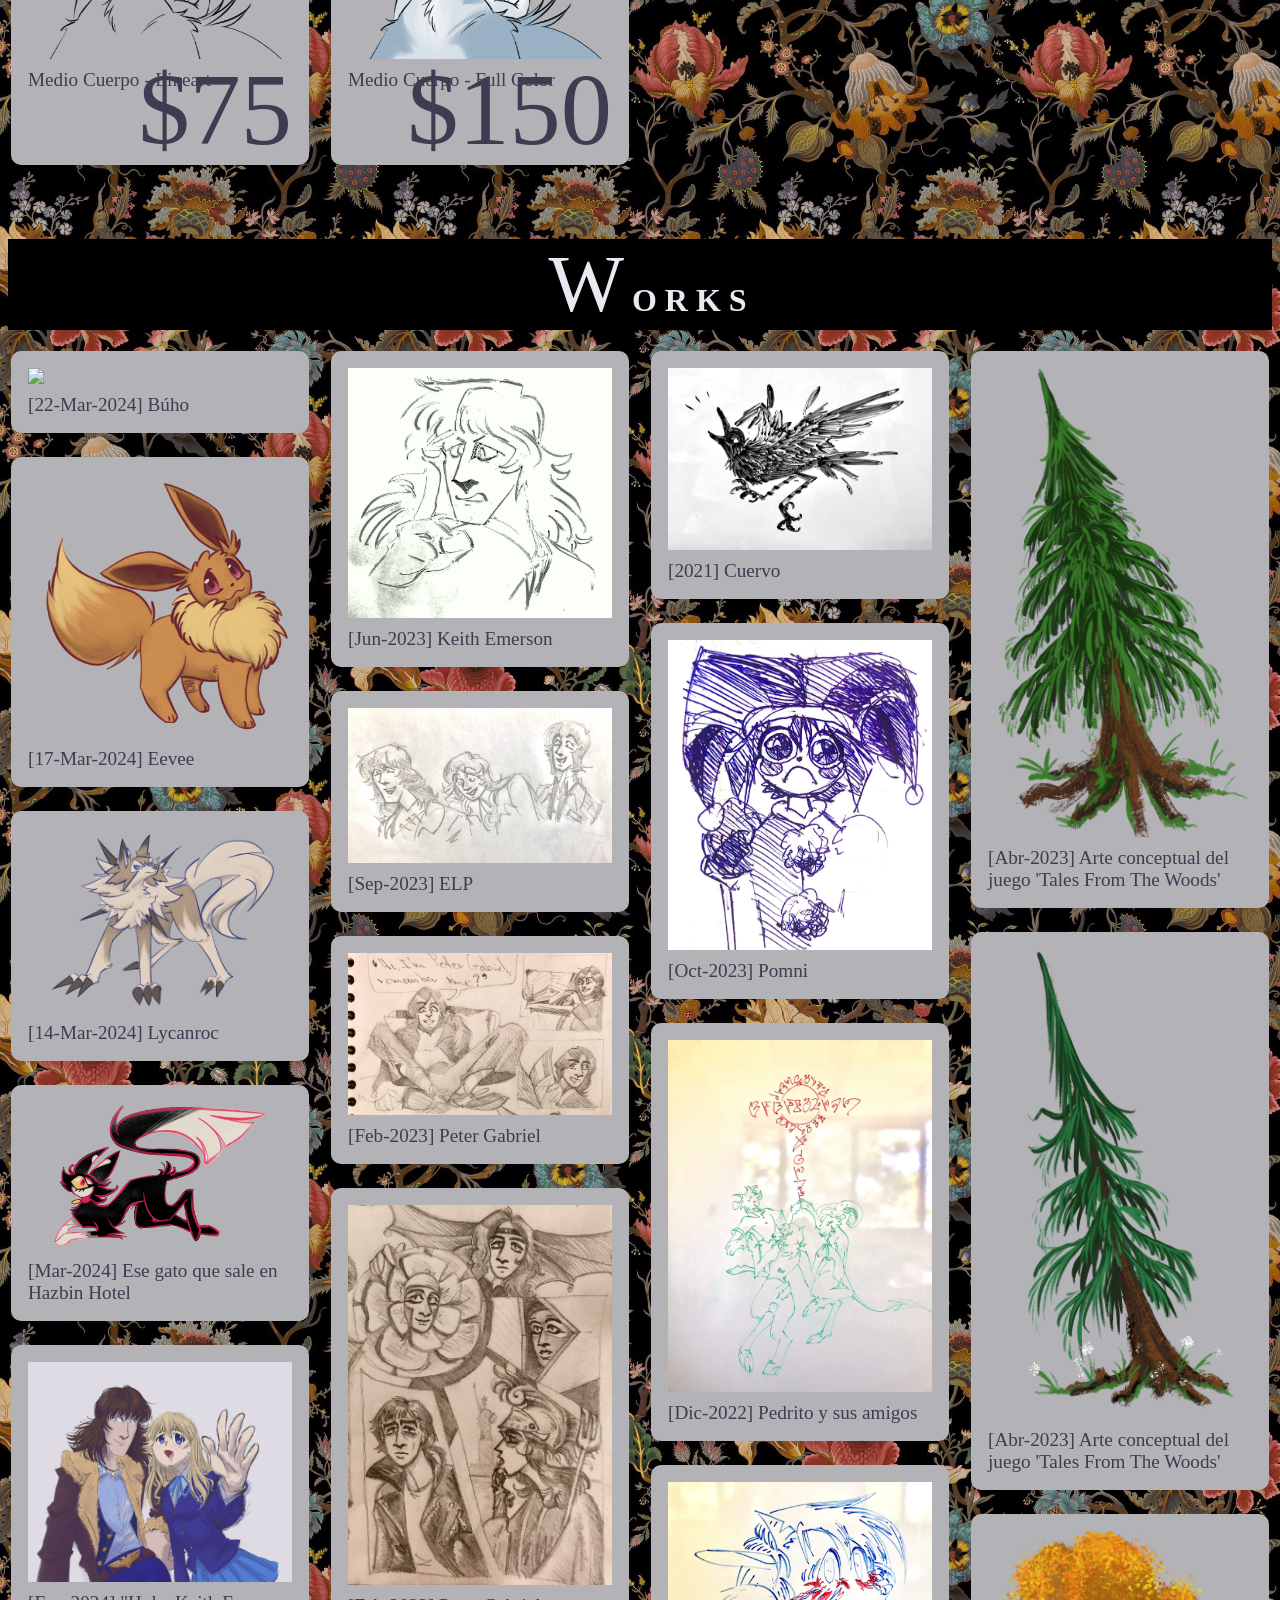
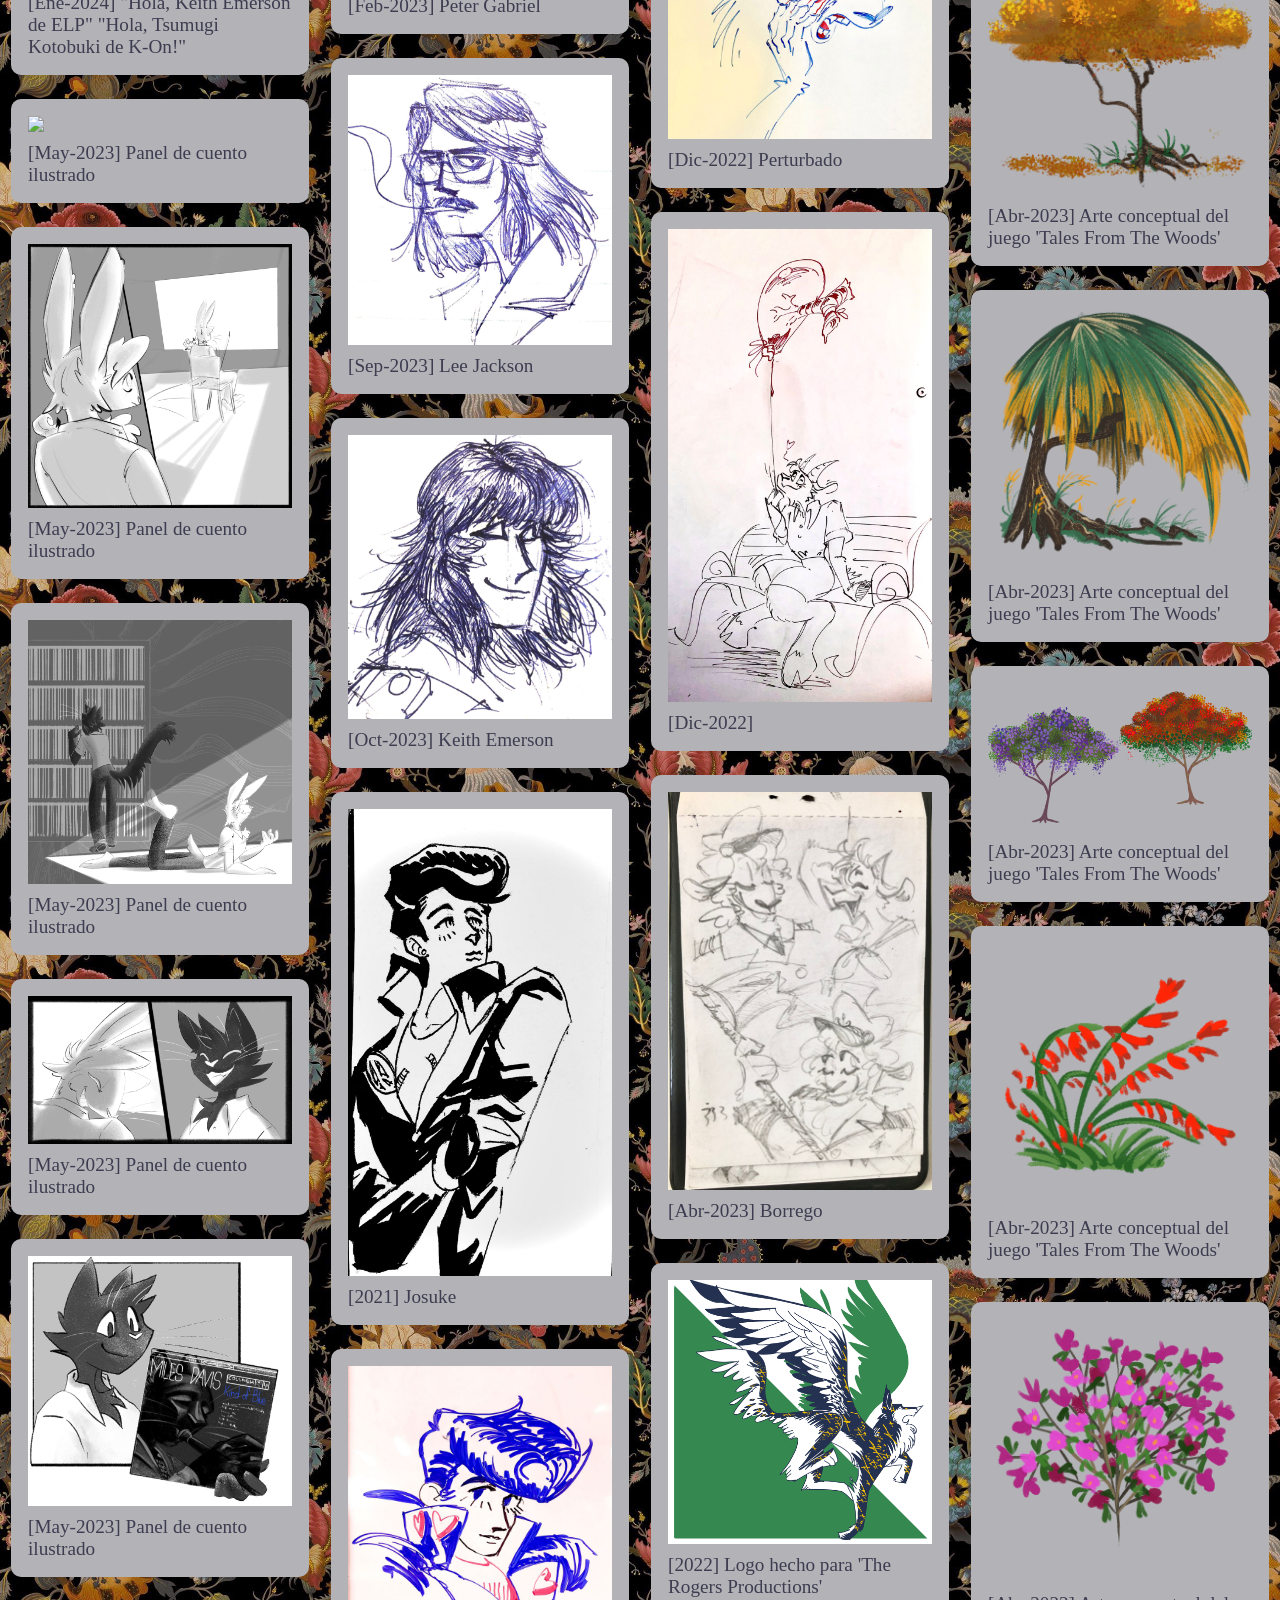
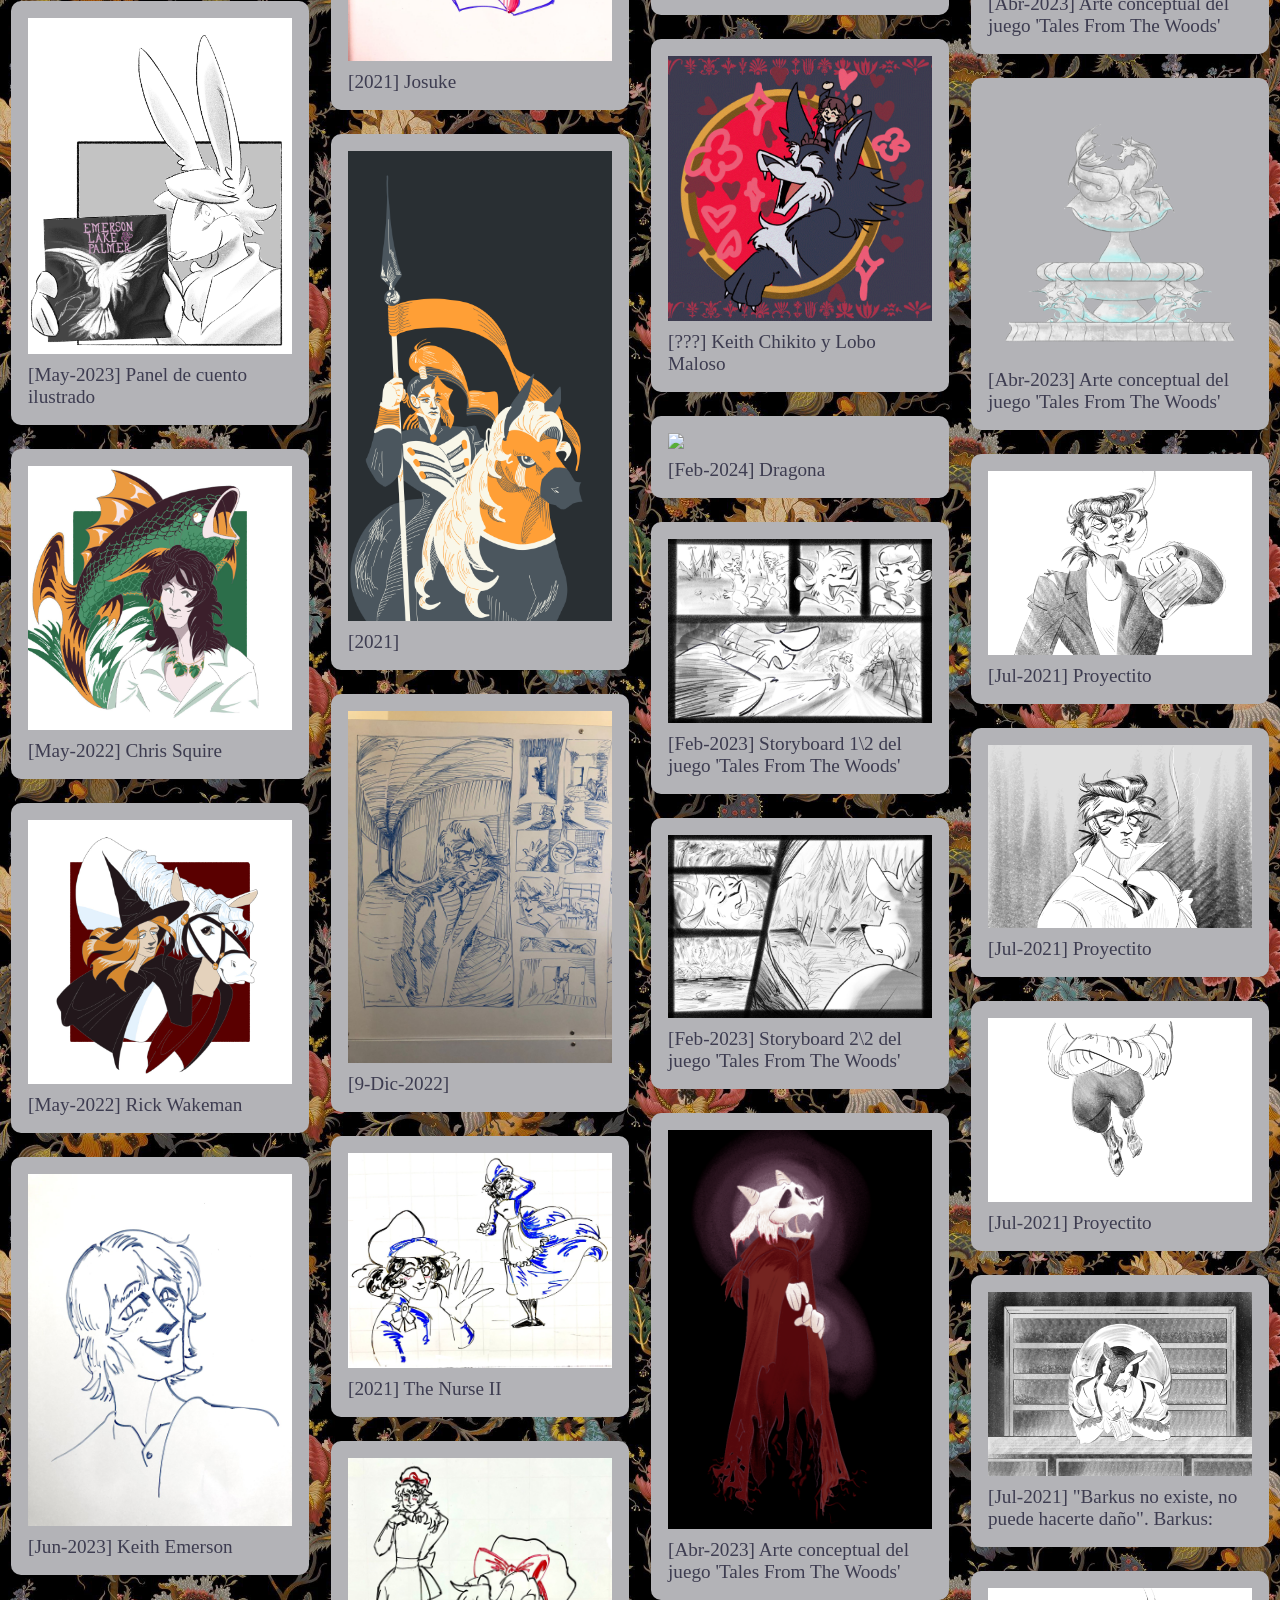
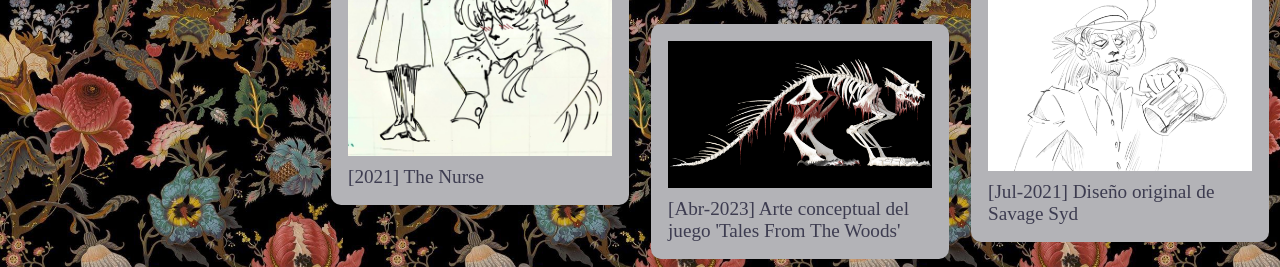
==== commit b8f29ffb: "New content!1" ====
--- a/index.html
+++ b/index.html
@@ -21,28 +21,33 @@
 
             // console.log(`esta es la ${i} de ${sectionId}`)
             img.classList.add('prodImg');
-            if(sectionId==='COMM'){
+            if(sectionId.slice(0,4)==='COMM'){
                 figCaptionPrice.classList.add('price');
             }
             
             // Construir la estructura del elemento <article>
             figure.appendChild(img);
             figure.appendChild(figCaptionName);
-            if(sectionId==='COMM'){
+            if(sectionId.slice(0,4)==='COMM'){
                 figure.appendChild(figCaptionPrice);}
             a.appendChild(figure);
             article.appendChild(a);
             seccion.appendChild(article);
         }
-        if(sectionId==='COMM'){
+        if(sectionId.slice(0,4)==='COMM'){
             loadComm(sectionId, dataArray);
         }else{
             loadWorks(sectionId, dataArray);
         }
     }
         
-    const comm=[
-// ['03_004.png','Ilustración digital','5','[May-2023] Panel de cuento ilustrado']
+    const comm01=[
+['P_Cara_Lineart.png','Ilustración digital','40','Cara - Lineart'],
+['P_HalfBod_Lineart.png','Ilustración digital','75','Medio Cuerpo - Lineart'],
+['P_Cara_Fullcolor.png','Ilustración digital','75','Cara - Full Color'],
+['P_HalfBod_Fullcolor.png','Ilustración digital','150','Medio Cuerpo - Full Color'],
+['P_FullBod_Lineart.png','Ilustración digital','150','Cuerpo Completo - Lineart'],
+['P_FullBod_Fullcolor.png','Ilustración digital','225','Cuerpo Completo - Full Color']
 ]
     const work=[
     ['PedroLore_001.png','Ilustración digital','[22-Mar-2024] Búho',''],
@@ -98,7 +103,7 @@
 ['BB_004.gif','Animación digital','[Jul-2021] "Barkus no existe, no puede hacerte daño". Barkus:','Animación hecha durante el claustro forzado porque me dio COVID. Una parte del proyecto sin terminar inspirado en \'Benny the Bouncer\' de ELP.'],
 ['BB_005.gif','Animación digital','[Jul-2021] Diseño original de Savage Syd','Animación hecha durante el claustro forzado porque me dio COVID. Una parte del proyecto sin terminar inspirado en \'Benny the Bouncer\' de ELP.']]
 function cargar(){
-        escInf('COMM', comm);
+        escInf('COMM01', comm01);
         escInf('WORK', work);
         console.log("Ya se debió cargar todo jaja salu2. Si ocurre algún error, faor de demandar al Administrador.");
     }
@@ -116,7 +121,7 @@
             <div id="menu">
                 <ul>
                     <li><a href="#">Top</a></li>
-                    <!-- <li><a href="#comm" style="color:crimson;">Comisiones</a></li> -->
+                    <li><a href="#comm" style="color:crimson;">Comisiones</a></li>
                     <li><a href="#work">W O R K S</a></li>
                     <select name="PreviousReceiver" onchange="cambiarCss(this)" class="sss">
                         <option value="1">Dark</option>
@@ -158,11 +163,17 @@
     </div>
 </span>
 
-<!-- <div class="sep" id="comm"></div>
+<div class="sep" id="comm"></div>
 <h1 class="titulo"><a class="Tit">C</a>omisiones</h1>
-<section class="galeria" id="COMM">
-</section> -->
-
+<section class="galeria2" id="COMM01">
+</section>
+<!-- <hr/>
+<section class="galeria" id="COMM02">
+</section>
+<hr/>
+<section class="galeria" id="COMM03">
+</section>
+<hr/> -->
 
 <div class="sep"  id="work"></div>
 <h1 class="titulo"><a class="Tit">W</a> O R K S</h1>
--- a/static/styles/s1.css
+++ b/static/styles/s1.css
@@ -89,7 +89,7 @@
 .galeria{
     width:100%;
     height: 100%;
-    column-count: 3;
+    column-count: 4;
 }
 .galeria2{
     width:100%;
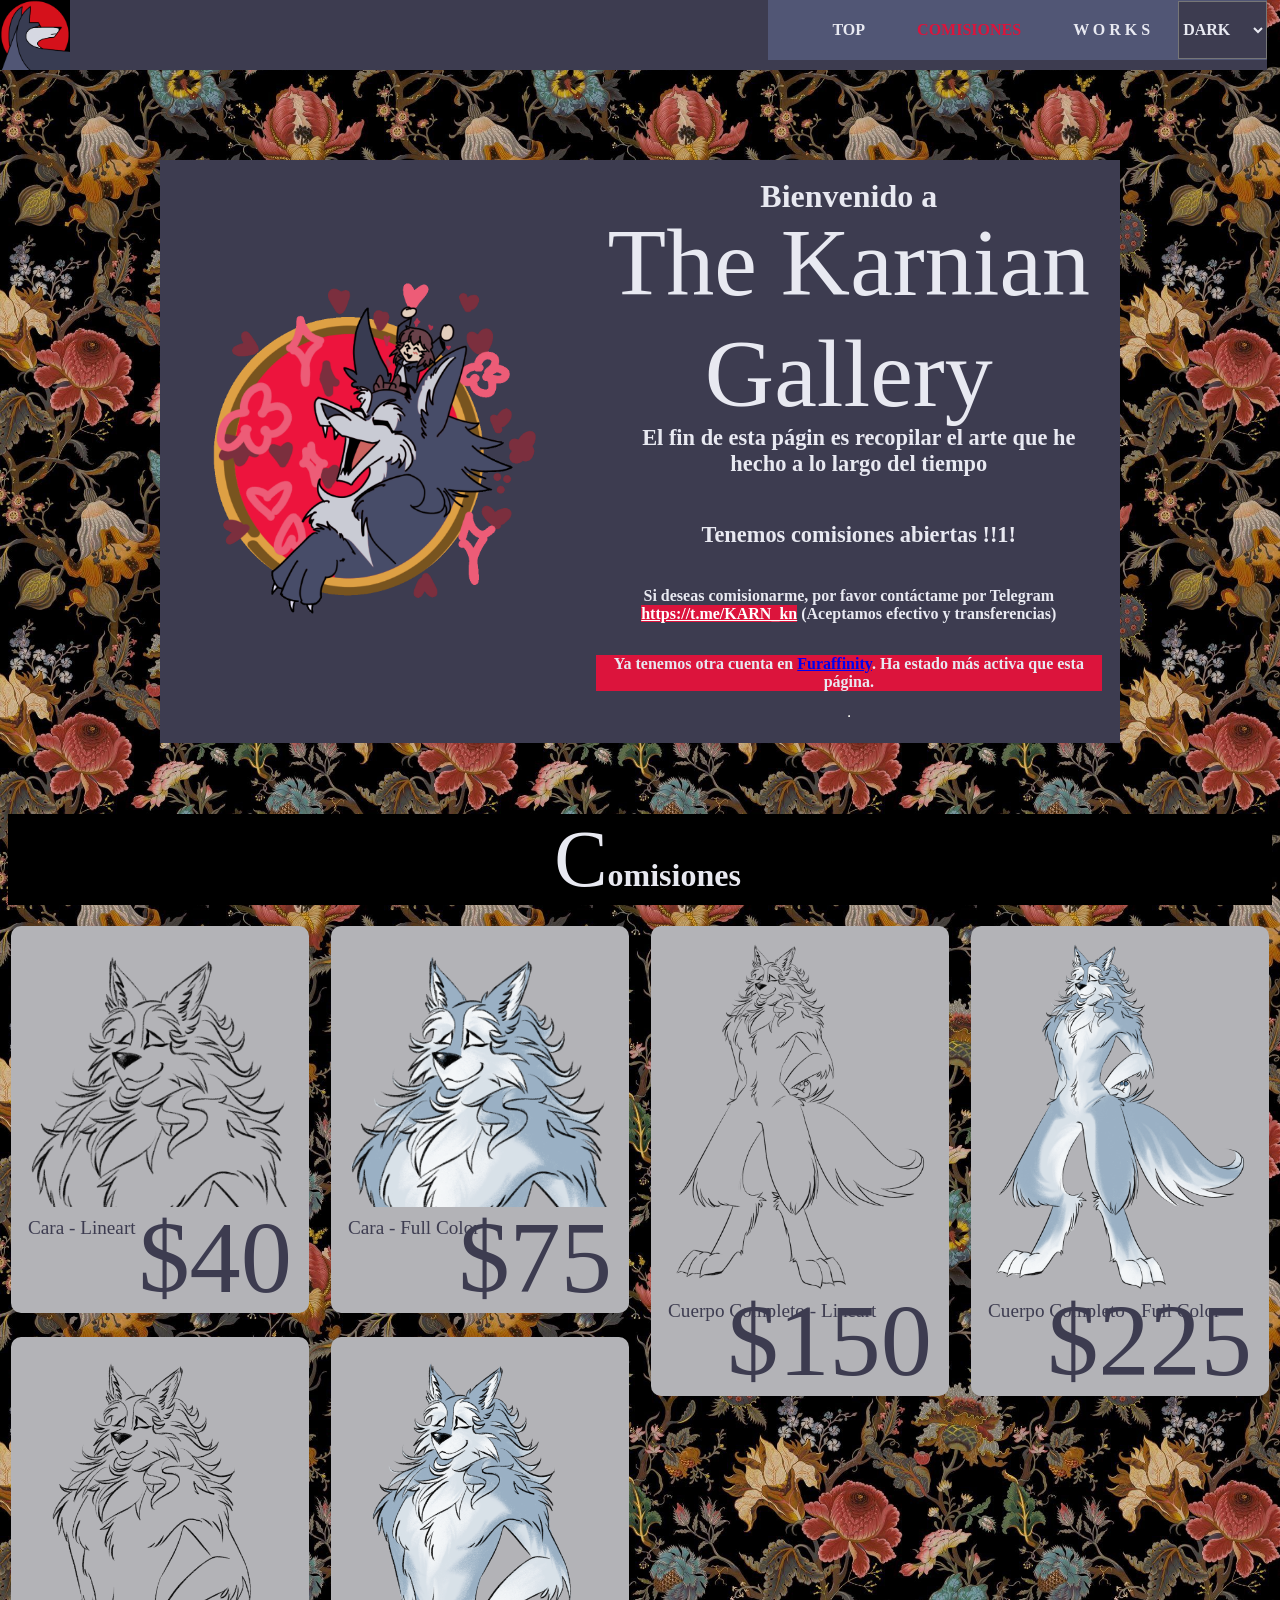
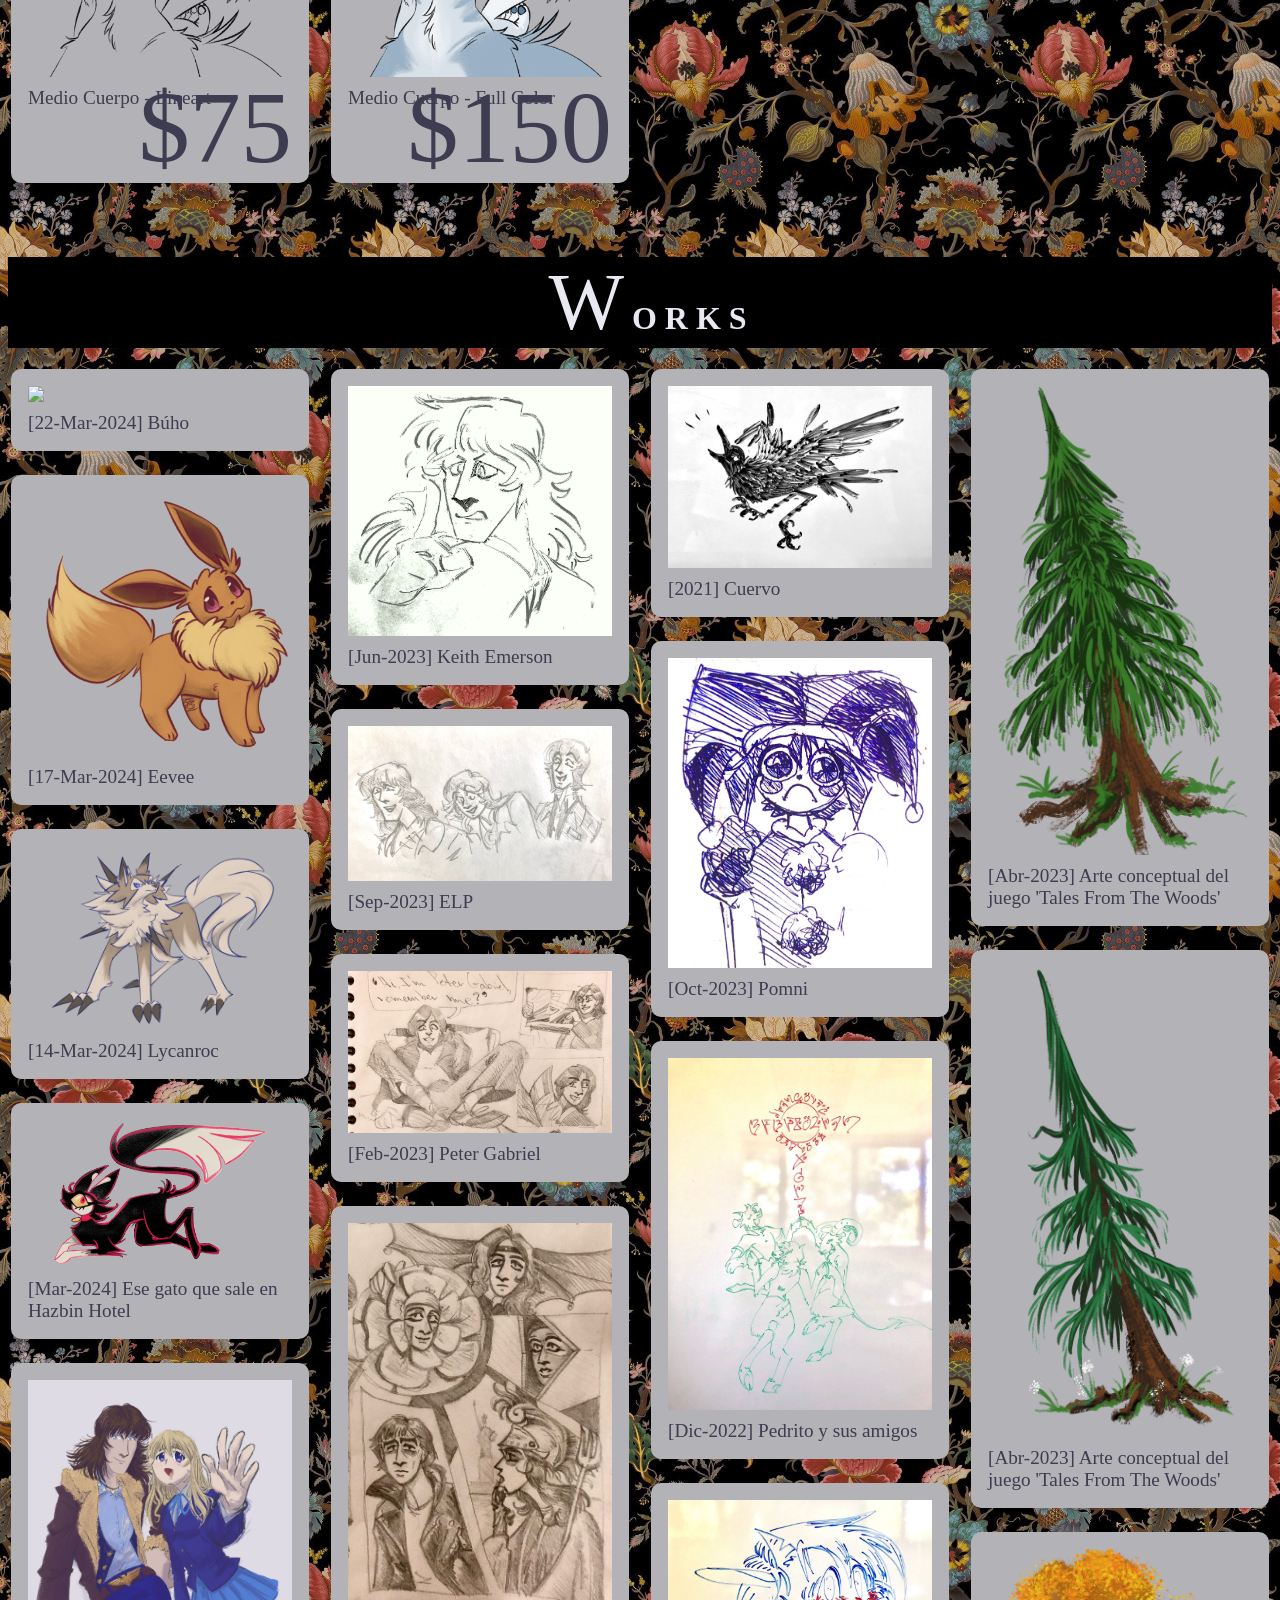
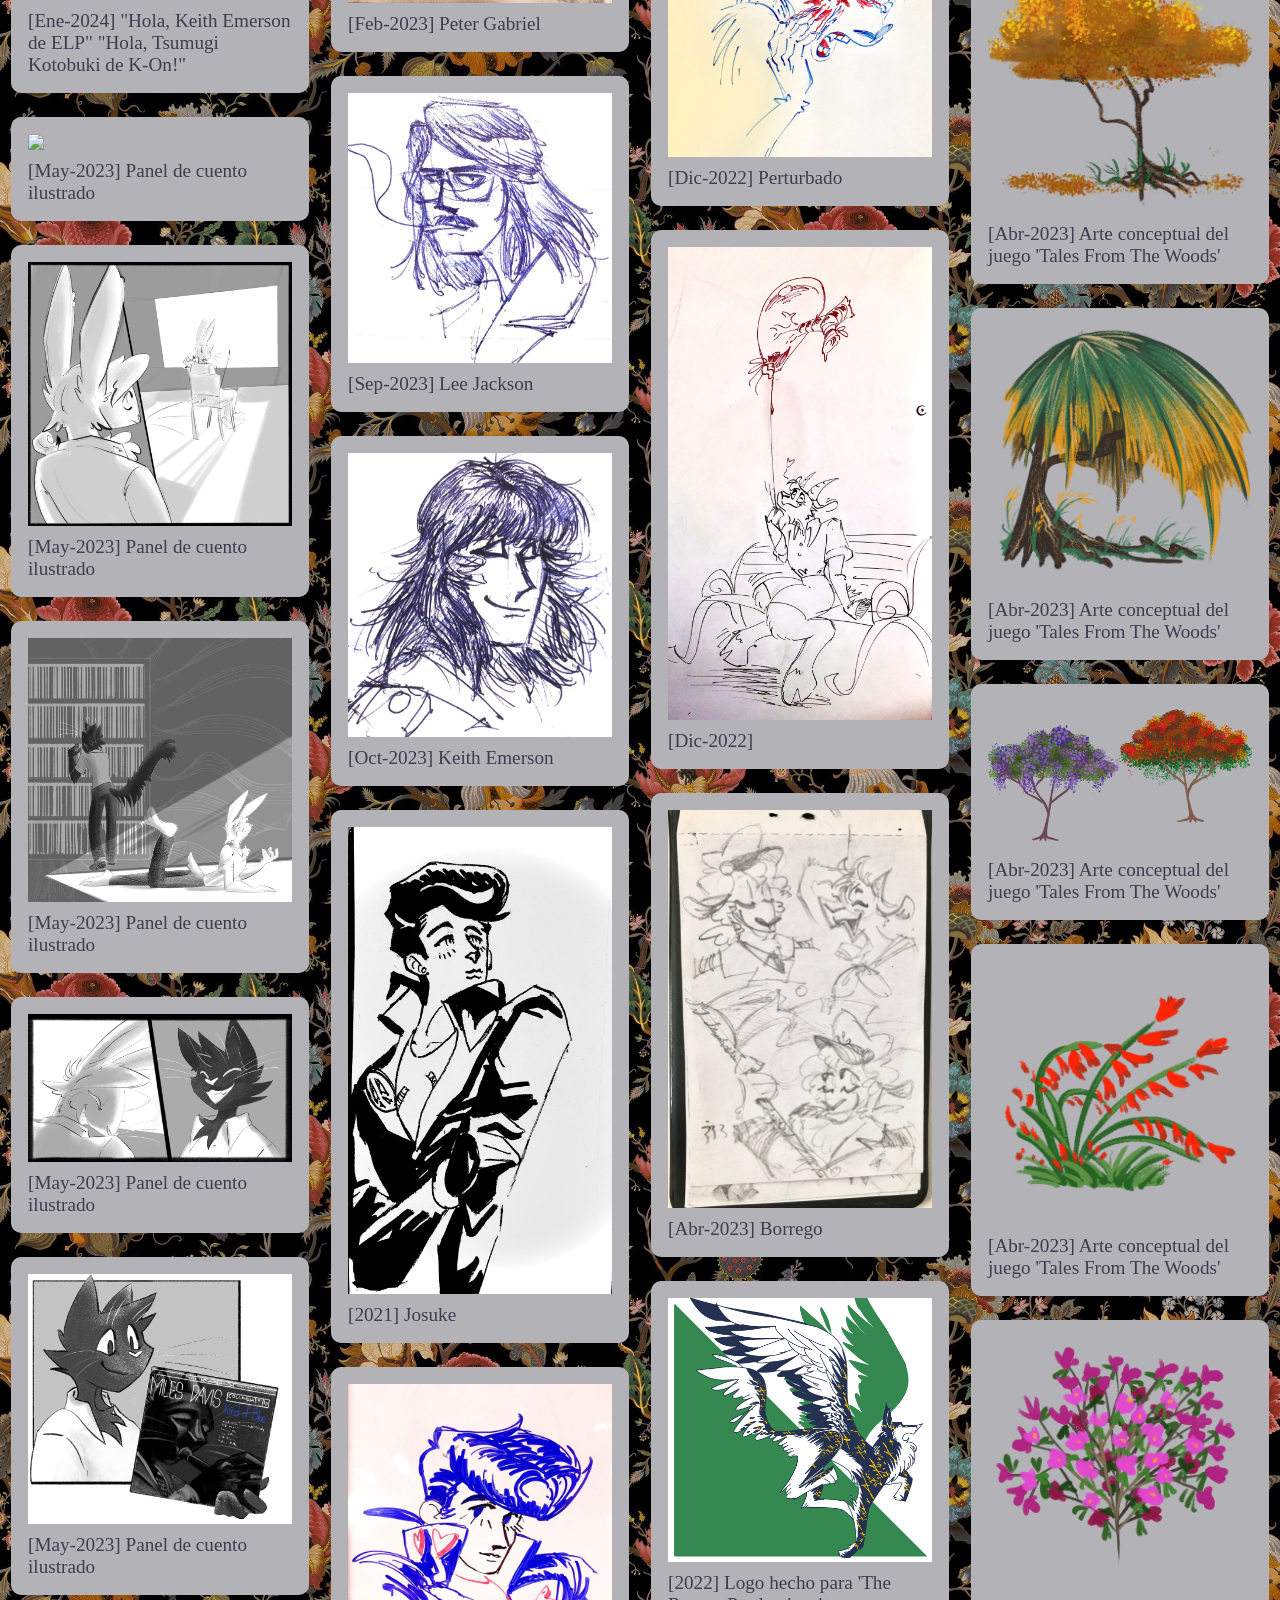
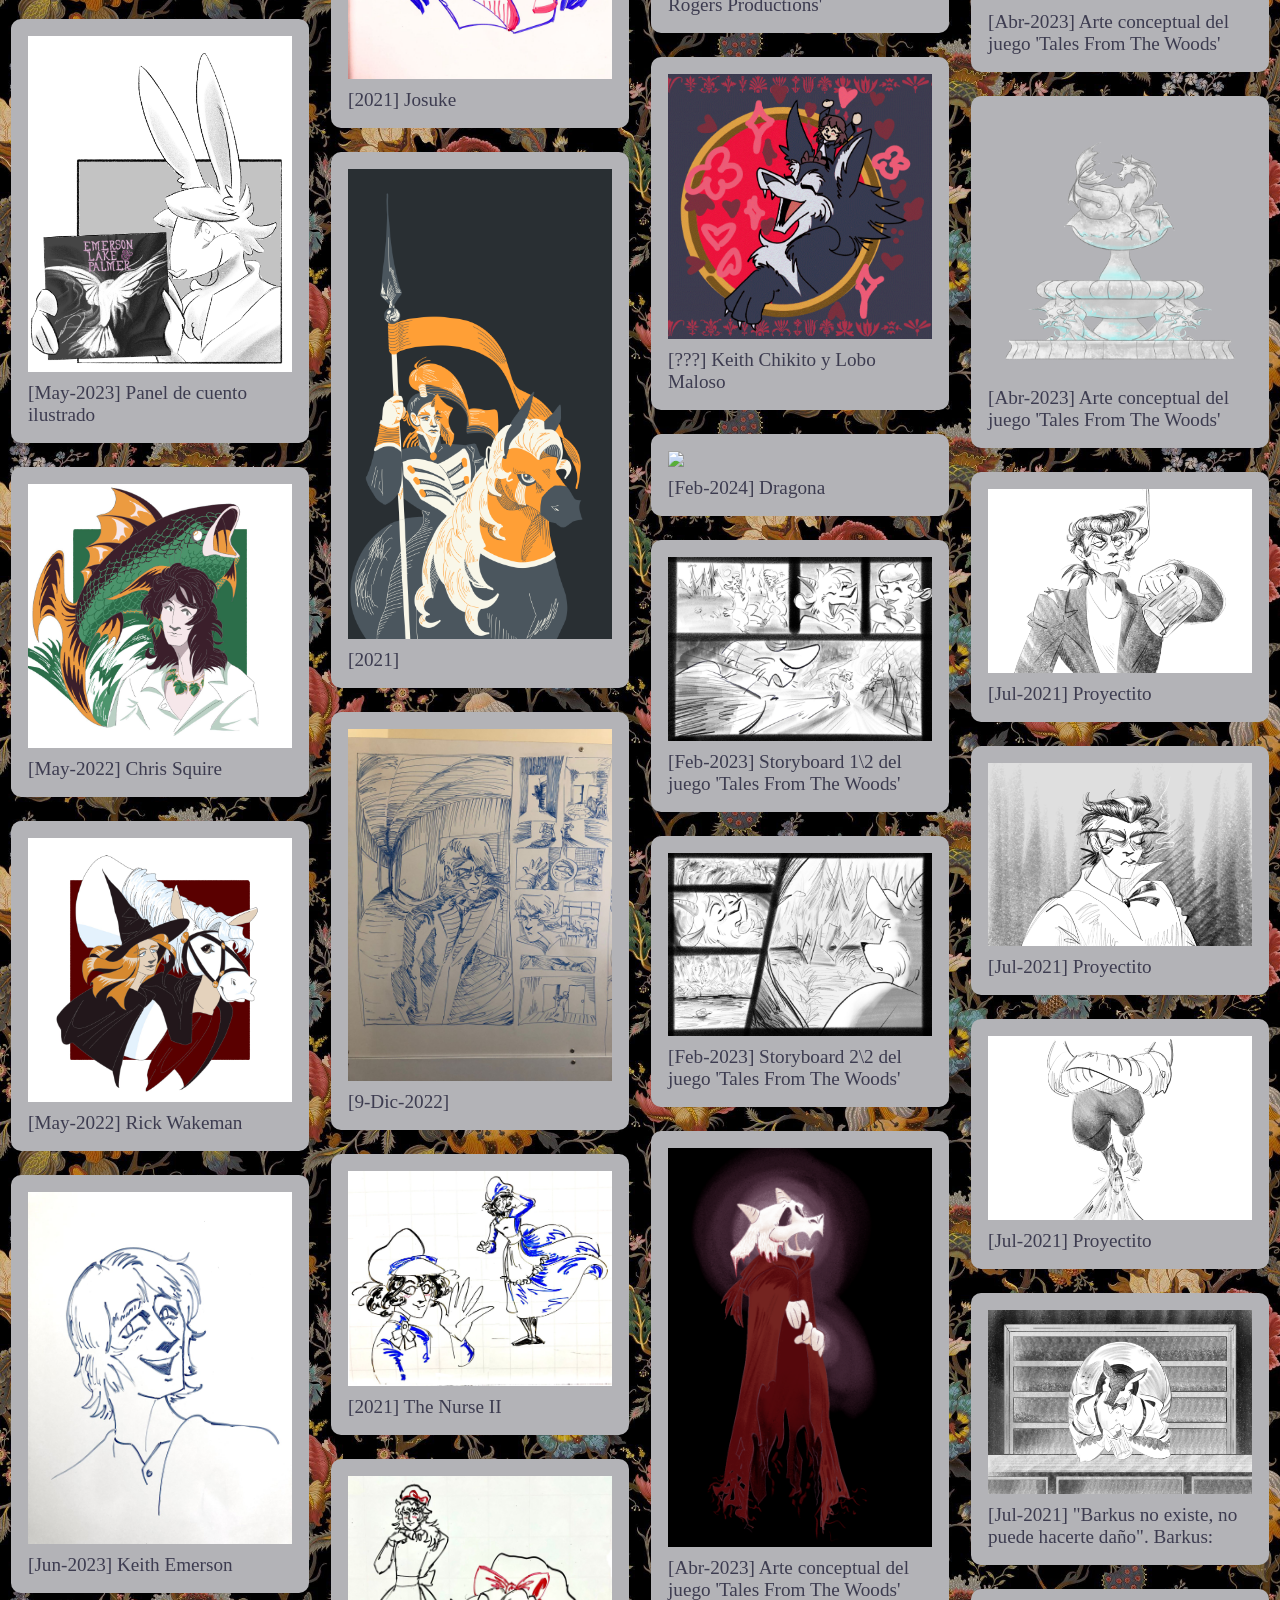
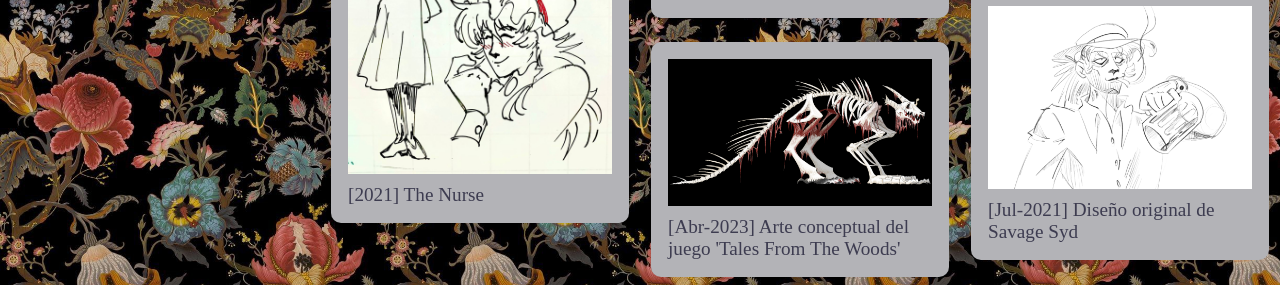
==== commit 781776c0: "Update index.html" ====
--- a/index.html
+++ b/index.html
@@ -156,8 +156,9 @@
             <p id="p1">Bienvenido a</p><div class="TT"><a class="TTM">T</a>he <a class="TTM">K</a>arnian <a class="TTM">G</a>allery</div>
             <p id="p2">El fin de esta págin es recopilar el arte que he hecho a lo largo del tiempo</p>
             <p id="p2">Tenemos comisiones abiertas !!1!</p>
-            <p id="p3">Si deseas comisionarme, por favor contáctame por Telegram <a style="background: crimson;color:#fff;" target="_blank" href="https://t.me/KARN_kn">https://t.me/KARN_kn</a>  </p>
-            <p id="p3" style="background: crimson;">Por el momento, solo aceptamos pagos en efectivo</p>
+            <p id="p3">Si deseas comisionarme, por favor contáctame por Telegram <a style="background: crimson;color:#fff;" target="_blank" href="https://t.me/KARN_kn">https://t.me/KARN_kn</a> (Aceptamos efectivo y transferencias) </p>
+            <!--- <p id="p3" style="background: crimson;"></p> --->
+            <p id="p3" style="background: crimson;">Ya tenemos otra cuenta en <a target="_blank" href="https://www.furaffinity.net/user/karnknightofthearchive">Furaffinity</a>. Ha estado más activa que esta página.</p>
             <hr/>
         </div>
     </div>
@@ -181,4 +182,4 @@
 </section>
 
 </body>
-</html>+</html>
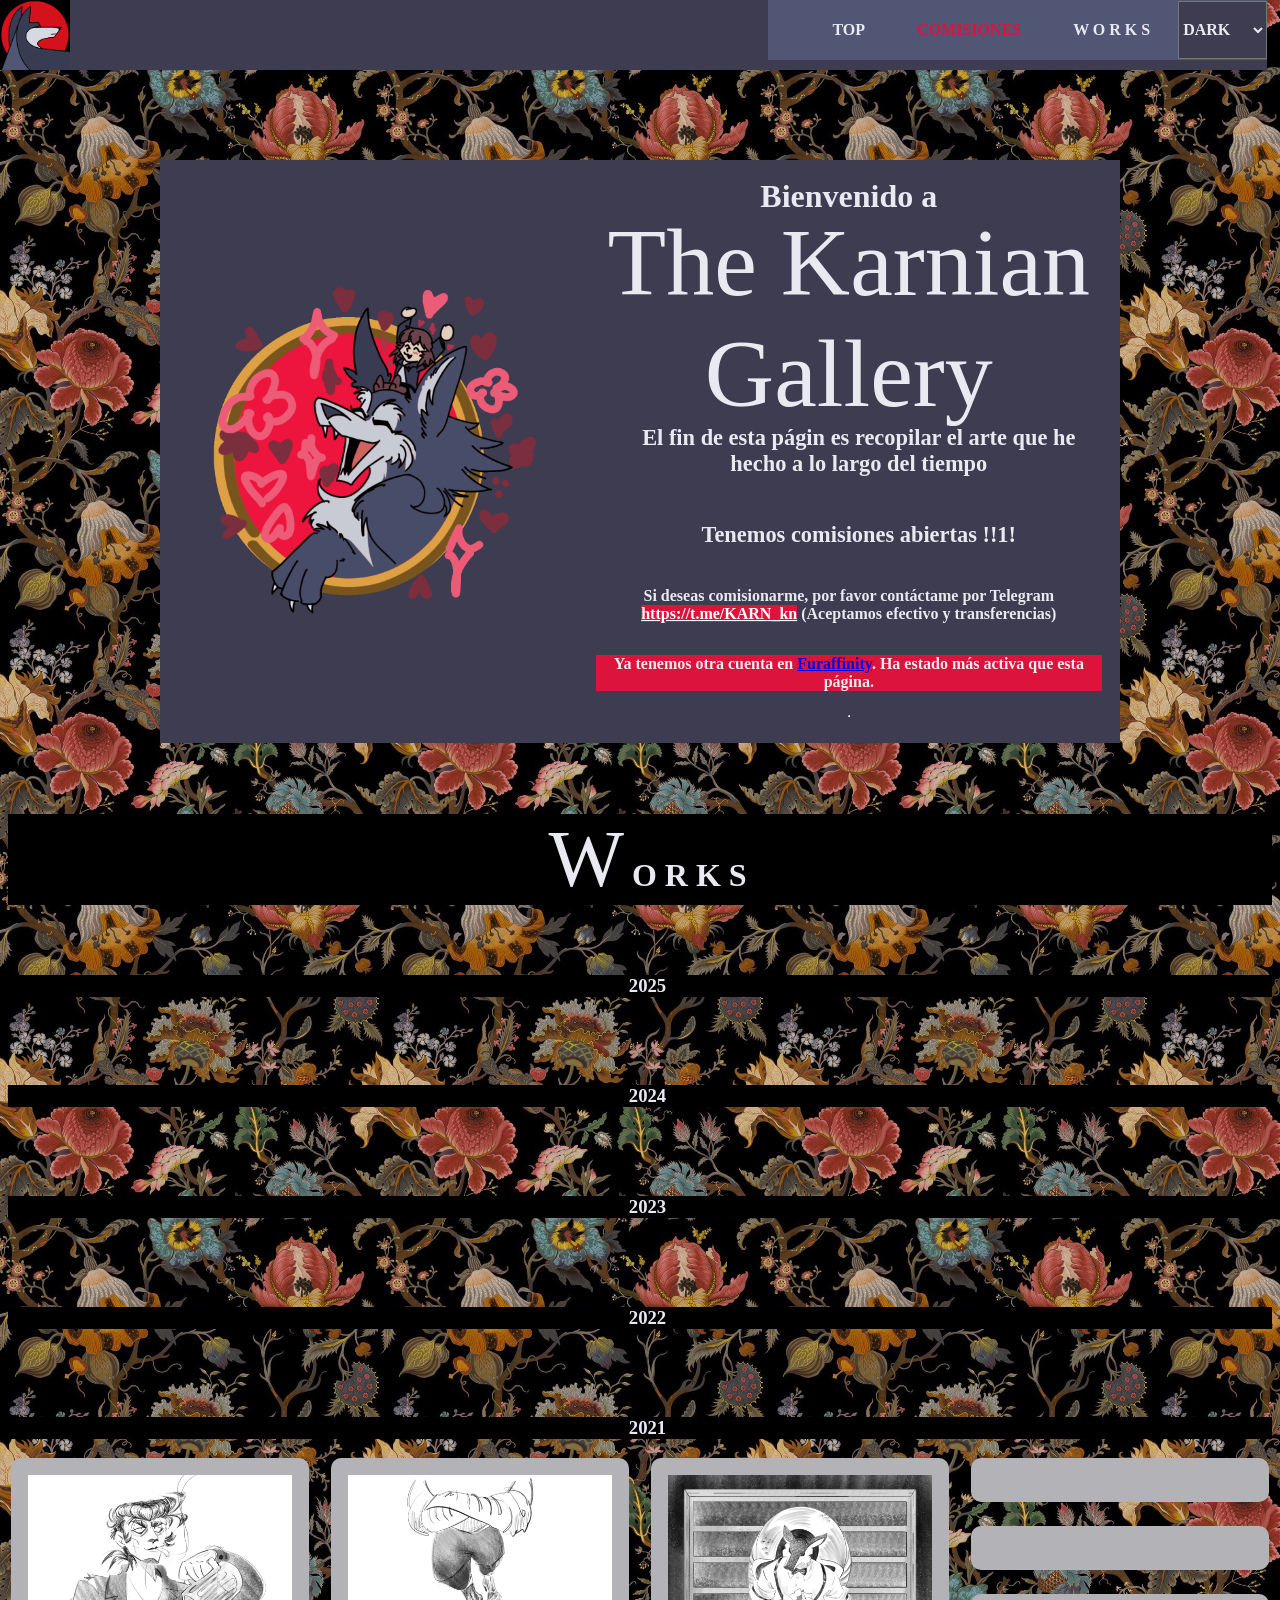
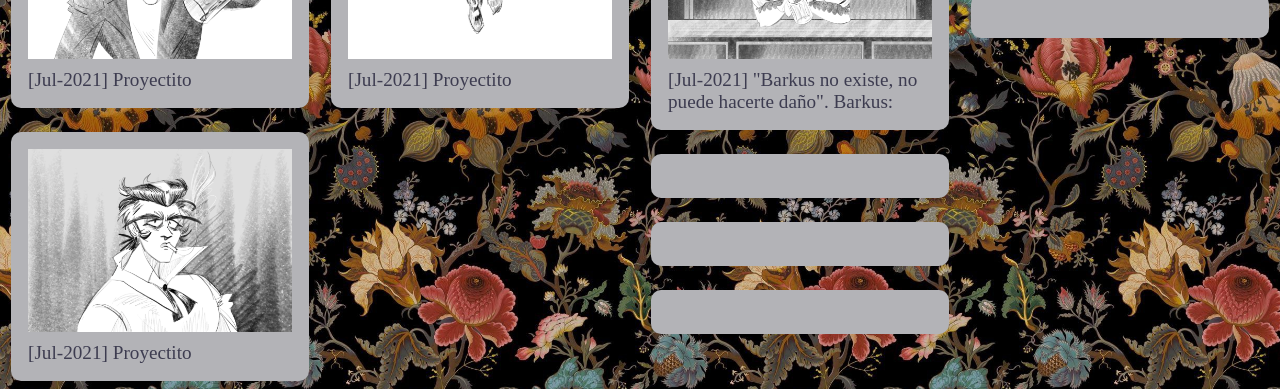
==== commit 3658fbfb: "Update index.html" ====
--- a/index.html
+++ b/index.html
@@ -49,44 +49,41 @@
 ['P_FullBod_Lineart.png','Ilustración digital','150','Cuerpo Completo - Lineart'],
 ['P_FullBod_Fullcolor.png','Ilustración digital','225','Cuerpo Completo - Full Color']
 ]
-    const work=[
-    ['PedroLore_001.png','Ilustración digital','[22-Mar-2024] Búho',''],
-    ['Anime_pokemon_002.png','Ilustración digital','[17-Mar-2024] Eevee','Eevee!'],
-['Anime_pokemon_001.png','Ilustración digital','[14-Mar-2024] Lycanroc','No le sé al pokemón. Solo jugue uno y me gustó mucho este.'],
-['HazbinHotel_001.png','Ilustración digital','[Mar-2024] Ese gato que sale en Hazbin Hotel','No he visto la serie más que el piloto y un fragmento donde sale ese gato. Está bonito.'],
-['KE_001.png','Ilustración digital','[Ene-2024] "Hola, Keith Emerson de ELP" "Hola, Tsumugi Kotobuki de K-On!"','Crossover ELPxMonas chinas. Siempre he creído que todo es mejor con crossovers de monas chinas.'],
+    const work2021=[
+        ['BB_001.gif','Animación digital','[Jul-2021] Proyectito','Animación hecha durante el claustro forzado porue me dio COVID. Una parte del proyecto sin terminar inspirado en \'Benny the Bouncer\' de ELP.'],
+['BB_002.gif','Animación digital','[Jul-2021] Proyectito','Animación hecha durante el claustro forzado porue me dio COVID. Una parte del proyecto sin terminar inspirado en \'Benny the Bouncer\' de ELP.'],
+['BB_003.gif','Animación digital','[Jul-2021] Proyectito','Animación hecha durante el claustro forzado porue me dio COVID. Una parte del proyecto sin terminar inspirado en \'Benny the Bouncer\' de ELP.'],
+['BB_004.gif','Animación digital','[Jul-2021] "Barkus no existe, no puede hacerte daño". Barkus:','Animación hecha durante el claustro forzado porque me dio COVID. Una parte del proyecto sin terminar inspirado en \'Benny the Bouncer\' de ELP.'],
+['BB_005.gif','Animación digital','[Jul-2021] Diseño original de Savage Syd','Animación hecha durante el claustro forzado porque me dio COVID. Una parte del proyecto sin terminar inspirado en \'Benny the Bouncer\' de ELP.']
+['DibujoRandom_001.png','Dibujo (marcador)','[2021] The Nurse II','Inspirado en las enfermeras de la portada de \'Nursery Cryme\' de Genesis.'],
+['DibujoRandom_002.jpeg','Dibujo (marcador)','[2021] The Nurse','Inspirado en las enfermeras de la portada de \'Nursery Cryme\' de Genesis.'],
+['DibujoRandom_003.jpg','Dibujo (marcador)','[2021] Cuervo','Acababa de comprar unos marcadores cuando hice este.'],
+['Josuke_001.jpeg','Dibujo','[2021] Josuke','Un dibujo que hice con pluma y marcador en 2021 y ha estado en la funda de mi telefono desde entonces (de eso ya hace tres años).'],
+['Josuke_002.jpeg','Dibujo (Marcador)','[2021] Josuke','Estrenando marcadores.'],
+['var_001.png','Ilustración digital','[2021]','Este fue de mis primeros dibujos digitales. No sabía muy bien cómo usar la aplicación y aún no tenía una pluma (todo esto está pintado con el dedo, después de muchos trabajos). Me gustó el resultado.<br/>Hecho en el ya fallecido Adobe Photoshop Sketch antes de que lo retiraran en 2021.']]
+    const work2022=[
+        ['ComicRandom_001.jpeg','Dibujo (marcador)','[9-Dic-2022]','Hice esto en mi semana de vacaciones; todo estaba vacío y me metía a un cuarto de 2x2 la mayor parte del día a dibujar cosas en el pizarrón y a perder el tiempo. Ha sido de las semanas más significativas en mi vida.<br/>Hice esto por un sueño que tuve. Se trataba de de que estaba persiguiendo a alguien. Yo era un policía/investigador y lo buscaba por una especie de pueblito. Cada casa estaba separada por hectáreas de nada más que pasto bien recortado en un terreno por completo llano. Llegué a esta casa luego de caminar mucho. Entré y estaba sola. Estaba algo obscura y reinaba un silencio sepulcral. En el segundo piso había un pasillo con puertas cerradas, por lo que revisé una por una. Aquí un cuarto, allá un baño, hasta que, al abrir otra puerta, no encontraba una recámara, sino que pareciera que había abierto de nuevo la entrada principal, pero con una versión mucho más obscura.'],
+['Pedro_001.jpeg','Dibujo (marcador)','[Dic-2022] Pedrito y sus amigos','Otra más de la maravillosa semana de diciembre de 2022.<br/>Aquí están Pedrito, el niño cabra, y sus amigos haciendo un ritual. Ni un celular a la vista.'],
+['Pedro_002.jpeg','Dibujo (marcador)','[Dic-2022] Perturbado','¿Por qué Dibujé esto?'],
+['Pedro_003.jpeg','Dibujo (marcador)','[Dic-2022] ','Se me ocurrió hacer esto cuando escuché a alguien decir que "los pulmones son globos de carne".'],
+['A_CS_001.jpeg','Ilustración digital','[May-2022] Chris Squire','Dibujo del bajista de YES.'],
+['A_RW_001.jpeg','Ilustración digital','[May-2022] Rick Wakeman','Dibujo del tecladista de YES.'],
+['RogersProductions_001.png','Ilustración digital','[2022] Logo hecho para \'The Rogers Productions\'','Dibujé este logo para un \'\'\'The Rogers Productions\'\'\', que realmente solo representó 5 segundos más de longitud para un video que debía entregar en la escuela.'],
+['KChikito_001.gif','Animación digital','[???] Keith Chikito y Lobo Maloso','La primera animación que hice de Keith Chikito. No recuerdo muy bien por qué hice esto, pero debí tener un buen motivo. Hoy es orgullosamente la cara de nuestra tienda/galería']]
+    const work2023=[
+['digitalCir_001.jpeg','Dibujo (papel y pluma)','[Oct-2023] Pomni','Vi el piloto de Digital Circus. Pomni me recuerda a una amiga.'],
+['A_KE_001.jpeg','Dibujo (papel y pluma)','[Oct-2023] Keith Emerson','¿Por qué no tiene pupilas? A veces lo imagino así (no sé dibujar y se veía raro con ellas :c).'],
+['A_elp_001.jpeg','Dibujo (papel y lápiz)','[Sep-2023] ELP','¿A quién están viendo?'],
+['A_LJ_001.jpeg','Dibujo (papel y pluma)','[Sep-2023] Lee Jackson','Hice esto en clase en una libreta con más de cinco años de puras aberraciones. '],
+['A_KE_003.jpeg','Dibujo (marcador)','[Jun-2023] Keith Emerson','Hice esto en algún pizarrón en algún lado. Debió ser borrado hace ya tiempo.<br/>De la época de The Nice. Creo que dejé la referencia en algún lado. https://www.pinterest.jp/pin/672443788131928855/'],
+['A_KE_002.png','Dibujo (marcador)','[Jun-2023] Keith Emerson','Otro de dibujo de pizarrón olvidado.<br/>Siento que a veces es triste pensar en todas las cosas que he dibujaod en pizarrones y que no viven más de una semana (ése es el record).<br/>No hay referencia para este.'],
 ['03_001.png','Ilustración digital','[May-2023] Panel de cuento ilustrado','Estos páneles los dibujé para un trabajo de la uni. Iban acompañados de un cuento que también escribí y solo Dios sabe qué fue de él. Referencia del cartel: https://www.pinterest.jp/pin/76420524917382046'],
 ['03_002.png','Ilustración digital','[May-2023] Panel de cuento ilustrado','Estos páneles los dibujé para un trabajo de la uni. Iban acompañados de un cuento que también escribí y solo Dios sabe qué fue de él. La historia trataba de un gato negro y un conejo blanco que se hace amigos. El gato era un solitario que rechazaban porque consideraban a los gatos negros como que daban mala suerte. El conejo era un niño ciego apasionado por la música. Estos dos se hacen amigos luego de que el gato escuchara al conejo tocar el violín un día en la escuela.'],
 ['03_003.png','Ilustración digital','[May-2023] Panel de cuento ilustrado','Estos páneles los dibujé para un trabajo de la uni. Iban acompañados de un cuento que también escribí y solo Dios sabe qué fue de él.'],
 ['03_004.png','Ilustración digital','[May-2023] Panel de cuento ilustrado','Estos páneles los dibujé para un trabajo de la uni. Iban acompañados de un cuento que también escribí y solo Dios sabe qué fue de él.'],
 ['03_005.png','Ilustración digital','[May-2023] Panel de cuento ilustrado','Estos páneles los dibujé para un trabajo de la uni. Iban acompañados de un cuento que también escribí y solo Dios sabe qué fue de él.'],
 ['03_006.png','Ilustración digital','[May-2023] Panel de cuento ilustrado','Estos páneles los dibujé para un trabajo de la uni. Iban acompañados de un cuento que también escribí y solo Dios sabe qué fue de él.'],
-['A_CS_001.jpeg','Ilustración digital','[May-2022] Chris Squire','Dibujo del bajista de YES.'],
-['A_RW_001.jpeg','Ilustración digital','[May-2022] Rick Wakeman','Dibujo del tecladista de YES.'],
-['A_KE_003.jpeg','Dibujo (marcador)','[Jun-2023] Keith Emerson','Hice esto en algún pizarrón en algún lado. Debió ser borrado hace ya tiempo.<br/>De la época de The Nice. Creo que dejé la referencia en algún lado. https://www.pinterest.jp/pin/672443788131928855/'],
-['A_KE_002.png','Dibujo (marcador)','[Jun-2023] Keith Emerson','Otro de dibujo de pizarrón olvidado.<br/>Siento que a veces es triste pensar en todas las cosas que he dibujaod en pizarrones y que no viven más de una semana (ése es el record).<br/>No hay referencia para este.'],
-['A_elp_001.jpeg','Dibujo (papel y lápiz)','[Sep-2023] ELP','¿A quién están viendo?'],
-['A_PG_001.jpeg','Dibujo (papel y lápiz)','[Feb-2023] Peter Gabriel','Gabriel promocionando su primer álbum de solista.'],
-['A_PG_002.jpeg','Dibujo (papel y lápiz)','[Feb-2023] Peter Gabriel','Tomé algunas imágenes de referencia para estas.<br/>Dónde están? no lo sé'],
-['A_LJ_001.jpeg','Dibujo (papel y pluma)','[Sep-2023] Lee Jackson','Hice esto en clase en una libreta con más de cinco años de puras aberraciones. '],
-['A_KE_001.jpeg','Dibujo (papel y pluma)','[Oct-2023] Keith Emerson','¿Por qué no tiene pupilas? A veces lo imagino así (no sé dibujar y se veía raro con ellas :c).'],
-['Josuke_001.jpeg','Dibujo','[2021] Josuke','Un dibujo que hice con pluma y marcador en 2021 y ha estado en la funda de mi telefono desde entonces (de eso ya hace tres años).'],
-['Josuke_002.jpeg','Dibujo (Marcador)','[2021] Josuke','Estrenando marcadores.'],
-['var_001.png','Ilustración digital','[2021]','Este fue de mis primeros dibujos digitales. No sabía muy bien cómo usar la aplicación y aún no tenía una pluma (todo esto está pintado con el dedo, después de muchos trabajos). Me gustó el resultado.<br/>Hecho en el ya fallecido Adobe Photoshop Sketch antes de que lo retiraran en 2021.'],
-['ComicRandom_001.jpeg','Dibujo (marcador)','[9-Dic-2022]','Hice esto en mi semana de vacaciones; todo estaba vacío y me metía a un cuarto de 2x2 la mayor parte del día a dibujar cosas en el pizarrón y a perder el tiempo. Ha sido de las semanas más significativas en mi vida.<br/>Hice esto por un sueño que tuve. Se trataba de de que estaba persiguiendo a alguien. Yo era un policía/investigador y lo buscaba por una especie de pueblito. Cada casa estaba separada por hectáreas de nada más que pasto bien recortado en un terreno por completo llano. Llegué a esta casa luego de caminar mucho. Entré y estaba sola. Estaba algo obscura y reinaba un silencio sepulcral. En el segundo piso había un pasillo con puertas cerradas, por lo que revisé una por una. Aquí un cuarto, allá un baño, hasta que, al abrir otra puerta, no encontraba una recámara, sino que pareciera que había abierto de nuevo la entrada principal, pero con una versión mucho más obscura.'],
-['DibujoRandom_001.png','Dibujo (marcador)','[2021] The Nurse II','Inspirado en las enfermeras de la portada de \'Nursery Cryme\' de Genesis.'],
-['DibujoRandom_002.jpeg','Dibujo (marcador)','[2021] The Nurse','Inspirado en las enfermeras de la portada de \'Nursery Cryme\' de Genesis.'],
-['DibujoRandom_003.jpg','Dibujo (marcador)','[2021] Cuervo','Acababa de comprar unos marcadores cuando hice este.'],
-['digitalCir_001.jpeg','Dibujo (papel y pluma)','[Oct-2023] Pomni','Vi el piloto de Digital Circus. Pomni me recuerda a una amiga.'],
-['Pedro_001.jpeg','Dibujo (marcador)','[Dic-2022] Pedrito y sus amigos','Otra más de la maravillosa semana de diciembre de 2022.<br/>Aquí están Pedrito, el niño cabra, y sus amigos haciendo un ritual. Ni un celular a la vista.'],
-['Pedro_002.jpeg','Dibujo (marcador)','[Dic-2022] Perturbado','¿Por qué Dibujé esto?'],
-['Pedro_003.jpeg','Dibujo (marcador)','[Dic-2022] ','Se me ocurrió hacer esto cuando escuché a alguien decir que "los pulmones son globos de carne".'],
 ['Pedro_004.jpeg','Dibujo (papel y lápiz)','[Abr-2023] Borrego','El Capitán Borrego (no sé realmente qué animal se supone que sea) y Pedrito como su humilde servidor.'],
-['RogersProductions_001.png','Ilustración digital','[2022] Logo hecho para \'The Rogers Productions\'','Dibujé este logo para un \'\'\'The Rogers Productions\'\'\', que realmente solo representó 5 segundos más de longitud para un video que debía entregar en la escuela.'],
-['KChikito_001.gif','Animación digital','[???] Keith Chikito y Lobo Maloso','La primera animación que hice de Keith Chikito. No recuerdo muy bien por qué hice esto, pero debí tener un buen motivo. Hoy es orgullosamente la cara de nuestra tienda/galería'],
-['Furros_001.png','Ilustración digital','[Feb-2024] Dragona','Idea propuesta por una respuesta misteriosa de un formulario que hice. La pregunta decía \'¿Cuál es tu clase favorita en D&D?\' y la respuesta fue \'Dragonas chichonas\''],
-['TalesFTWoods_001.jpeg','Ilustración digital','[Feb-2023] Storyboard 1\\2 del juego \'Tales From The Woods\'','Videojuego que desarrolló nuestro equipo para un proyecto de escuela. El lore era que dos hermanos vivían felices en un bosque. Un día, mientras jugaban, Pai (el hermano menor) corre muy profundo en el bosque. Su hermano mayor Rael va tras él [1/2].'],
-['TalesFTWoods_002.jpeg','Ilustración digital','[Feb-2023] Storyboard 2\\2 del juego \'Tales From The Woods\'','Rael pierde de vista a Pai. Corre hasta llegar a un río que jamás había visto antes en el bosque, el cual es atravezado por un puente que no recuerda (y no podría volver) a cruzar antes. El juego no se terminó, pero al final de la historia se descubre que Pai había muerto y en la trama del juego, cada nivel representaba una etapa del Duelo de Rael por haber perdido a su hermano. [2/2]'],
 ['TalesFTWoods_011.png','Ilustración digital','[Abr-2023] Arte conceptual del juego \'Tales From The Woods\'','Este sería uno de los enemigos en el segundo nivel, que era atravesar una catedral llena de terrores innenarrables. Este sería el fantasma de Pai que haría daño psicológico a Rael con sus lamentos.'],
 ['TalesFTWoods_012.png','Ilustración digital','[Abr-2023] Arte conceptual del juego \'Tales From The Woods\'','Este sería uno de los enemigos en el segundo nivel, que era atravesar una catedral llena de terrores innenarrables. Este Era una suerte de cabra mutante, del cual Rael podría defenderse con una espada que robó a una estatua al final del nivel 1.'],
 ['TalesFTWoods_003.PNG','Ilustración digital','[Abr-2023] Arte conceptual del juego \'Tales From The Woods\'','Al final, no se usaron ningunos de estos dibujos.'],
@@ -97,15 +94,27 @@
 ['TalesFTWoods_008.png','Ilustración digital','[Abr-2023] Arte conceptual del juego \'Tales From The Woods\'','En la programación del videojuego no se utilizaron ninguno de estos dibujos, pero me diverí mucho haciéndolos. '],
 ['TalesFTWoods_009.png','Ilustración digital','[Abr-2023] Arte conceptual del juego \'Tales From The Woods\'',''],
 ['TalesFTWoods_010.png','Ilustración digital','[Abr-2023] Arte conceptual del juego \'Tales From The Woods\'',''],
-['BB_001.gif','Animación digital','[Jul-2021] Proyectito','Animación hecha durante el claustro forzado porue me dio COVID. Una parte del proyecto sin terminar inspirado en \'Benny the Bouncer\' de ELP.'],
-['BB_002.gif','Animación digital','[Jul-2021] Proyectito','Animación hecha durante el claustro forzado porue me dio COVID. Una parte del proyecto sin terminar inspirado en \'Benny the Bouncer\' de ELP.'],
-['BB_003.gif','Animación digital','[Jul-2021] Proyectito','Animación hecha durante el claustro forzado porue me dio COVID. Una parte del proyecto sin terminar inspirado en \'Benny the Bouncer\' de ELP.'],
-['BB_004.gif','Animación digital','[Jul-2021] "Barkus no existe, no puede hacerte daño". Barkus:','Animación hecha durante el claustro forzado porque me dio COVID. Una parte del proyecto sin terminar inspirado en \'Benny the Bouncer\' de ELP.'],
-['BB_005.gif','Animación digital','[Jul-2021] Diseño original de Savage Syd','Animación hecha durante el claustro forzado porque me dio COVID. Una parte del proyecto sin terminar inspirado en \'Benny the Bouncer\' de ELP.']]
-function cargar(){
-        escInf('COMM01', comm01);
-        escInf('WORK', work);
-        console.log("Ya se debió cargar todo jaja salu2. Si ocurre algún error, faor de demandar al Administrador.");
+['TalesFTWoods_001.jpeg','Ilustración digital','[Feb-2023] Storyboard 1\\2 del juego \'Tales From The Woods\'','Videojuego que desarrolló nuestro equipo para un proyecto de escuela. El lore era que dos hermanos vivían felices en un bosque. Un día, mientras jugaban, Pai (el hermano menor) corre muy profundo en el bosque. Su hermano mayor Rael va tras él [1/2].'],
+['TalesFTWoods_002.jpeg','Ilustración digital','[Feb-2023] Storyboard 2\\2 del juego \'Tales From The Woods\'','Rael pierde de vista a Pai. Corre hasta llegar a un río que jamás había visto antes en el bosque, el cual es atravezado por un puente que no recuerda (y no podría volver) a cruzar antes. El juego no se terminó, pero al final de la historia se descubre que Pai había muerto y en la trama del juego, cada nivel representaba una etapa del Duelo de Rael por haber perdido a su hermano. [2/2]'],
+['A_PG_001.jpeg','Dibujo (papel y lápiz)','[Feb-2023] Peter Gabriel','Gabriel promocionando su primer álbum de solista.'],
+['A_PG_002.jpeg','Dibujo (papel y lápiz)','[Feb-2023] Peter Gabriel','Tomé algunas imágenes de referencia para estas.<br/>Dónde están? no lo sé']]
+    const work2024=[
+['PedroLore_001.png','Ilustración digital','[22-Mar-2024] Búho',''],
+['Anime_pokemon_002.png','Ilustración digital','[17-Mar-2024] Eevee','Eevee!'],
+['Anime_pokemon_001.png','Ilustración digital','[14-Mar-2024] Lycanroc','No le sé al pokemón. Solo jugue uno y me gustó mucho este.'],
+['HazbinHotel_001.png','Ilustración digital','[Mar-2024] Ese gato que sale en Hazbin Hotel','No he visto la serie más que el piloto y un fragmento donde sale ese gato. Está bonito.'],
+['Furros_001.png','Ilustración digital','[Feb-2024] Dragona','Idea propuesta por una respuesta misteriosa de un formulario que hice. La pregunta decía \'¿Cuál es tu clase favorita en D&D?\' y la respuesta fue \'Dragonas chichonas\''],
+['KE_001.png','Ilustración digital','[Ene-2024] "Hola, Keith Emerson de ELP" "Hola, Tsumugi Kotobuki de K-On!"','Crossover ELPxMonas chinas. Siempre he creído que todo es mejor con crossovers de monas chinas.']]
+    const work2025=[]
+    
+    function cargar(){
+        //  escInf('COMM01', comm01);
+        escInf('WORK2021', work2021);
+        escInf('WORK2022', work2023);
+        escInf('WORK2023', work2023);
+        escInf('WORK2024', work2024);
+        escInf('WORK2025', work2025);
+        console.log("Ya se debió cargar todo jaja salu2. Si ocurre algún error, favor de demandar al Administrador.");
     }
 </script>
 
@@ -122,11 +131,11 @@
                 <ul>
                     <li><a href="#">Top</a></li>
                     <li><a href="#comm" style="color:crimson;">Comisiones</a></li>
-                    <li><a href="#work">W O R K S</a></li>
+                    <li><a href="#">W O R K S</a></li>
                     <select name="PreviousReceiver" onchange="cambiarCss(this)" class="sss">
                         <option value="1">Dark</option>
                         <option value="2">Light</option>
-                        <!-- <option value="3">Darker!</option> -->
+                        <option value="3">Darker!</option>
                     </select>
                 </ul>
             </div>
@@ -164,7 +173,7 @@
     </div>
 </span>
 
-<div class="sep" id="comm"></div>
+<!-- <div class="sep" id="comm"></div>
 <h1 class="titulo"><a class="Tit">C</a>omisiones</h1>
 <section class="galeria2" id="COMM01">
 </section>
@@ -178,7 +187,22 @@
 
 <div class="sep"  id="work"></div>
 <h1 class="titulo"><a class="Tit">W</a> O R K S</h1>
-<section class="galeria2" id="WORK">
+<!-- <section class="galeria2" id="WORK">
+</section>-->
+<h3 class="titulo">2025</h3>
+<section class="galeria2" id="WORK2025">
+</section>
+<h3 class="titulo">2024</h3>
+<section class="galeria2" id="WORK2024">
+</section>
+<h3 class="titulo">2023</h3>
+<section class="galeria2" id="WORK2023">
+</section>
+<h3 class="titulo">2022</h3>
+<section class="galeria2" id="WORK2022">
+</section>
+<h3 class="titulo">2021</h3>
+<section class="galeria2" id="WORK2021">
 </section>
 
 </body>
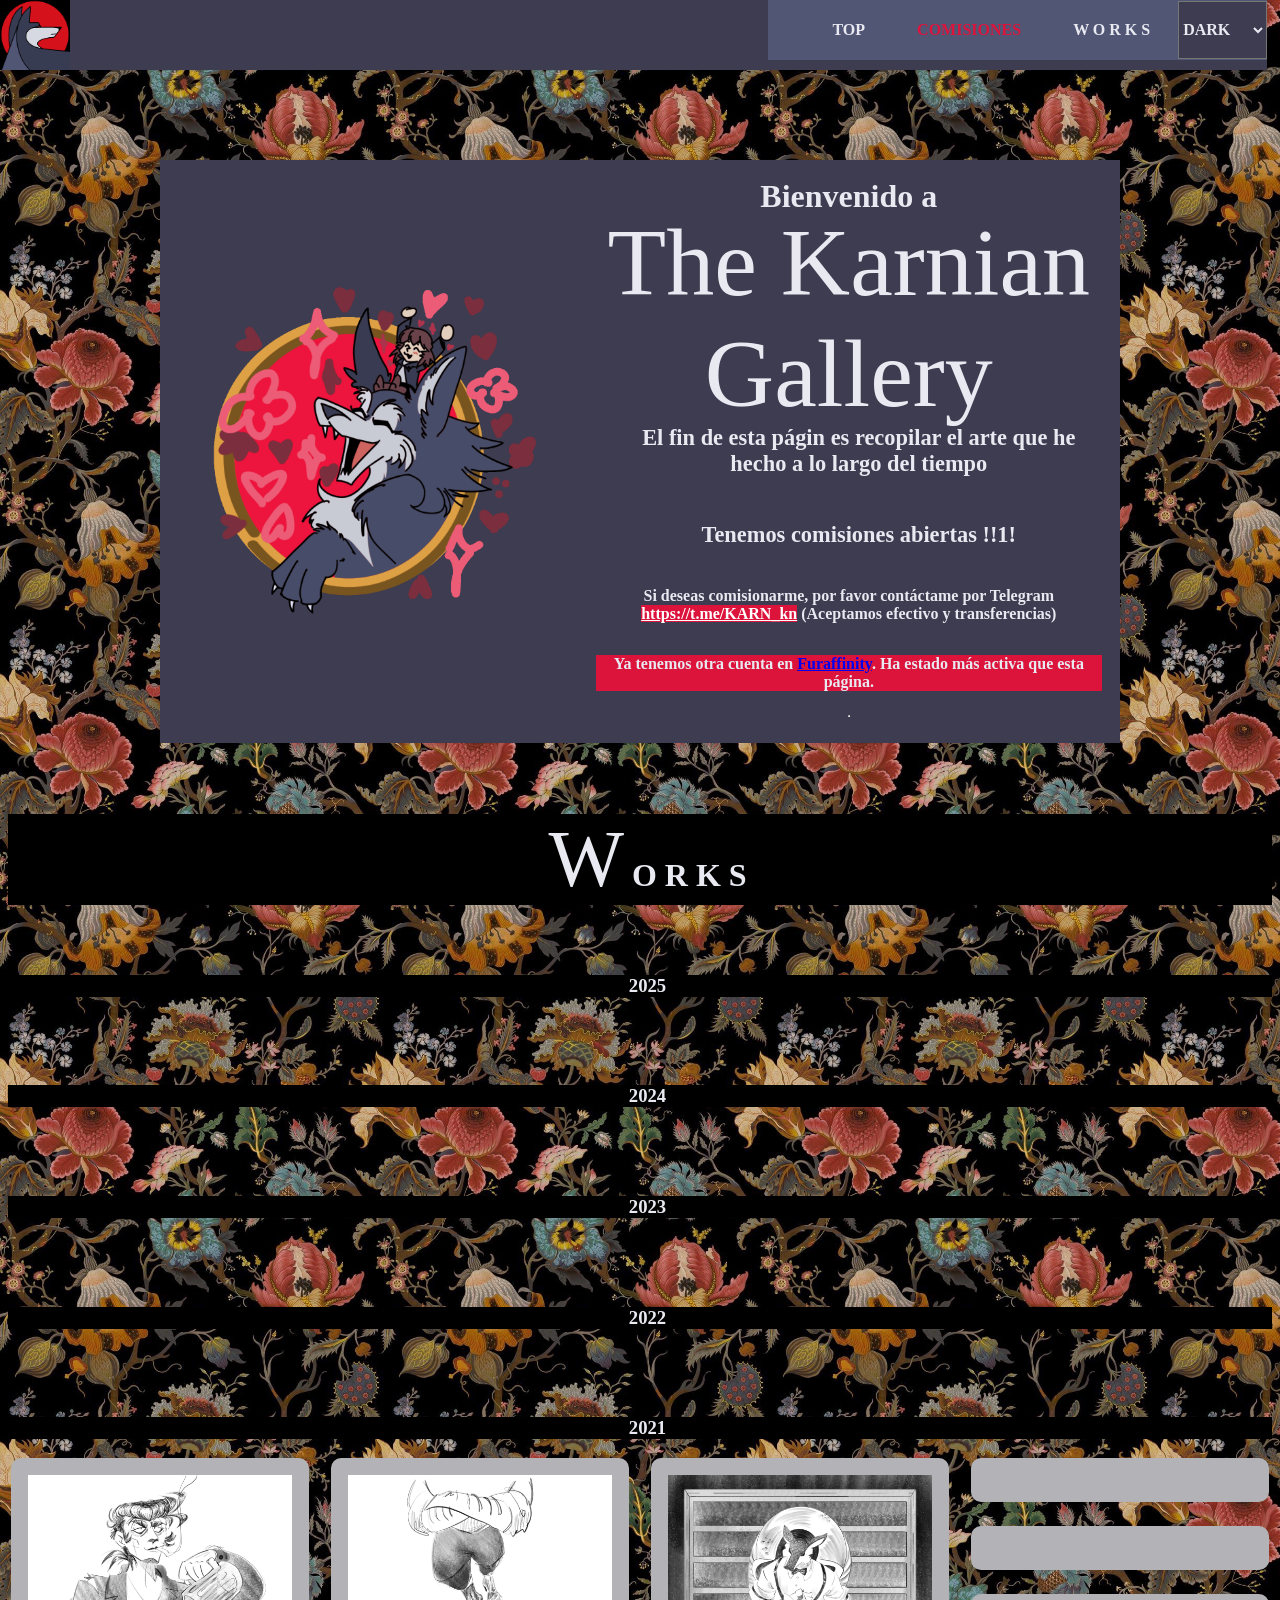
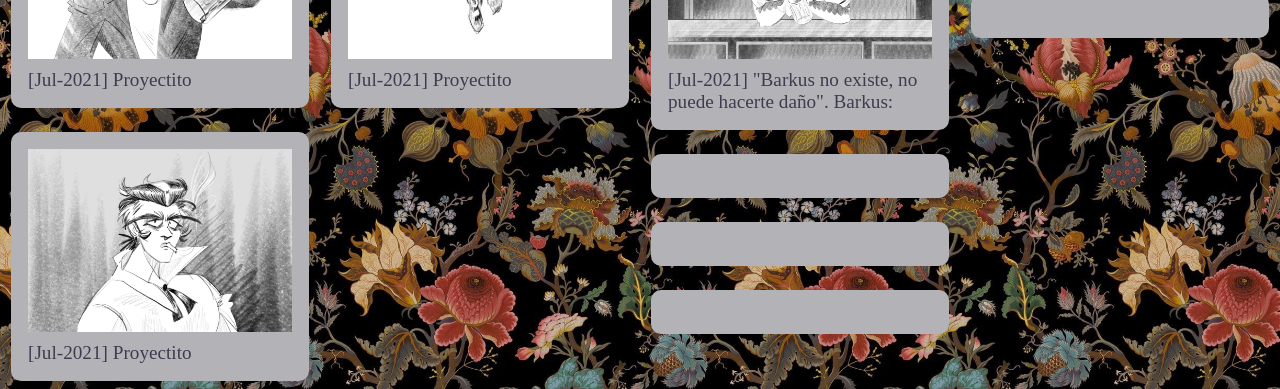
==== commit f495d98b: "Update index.html" ====
--- a/index.html
+++ b/index.html
@@ -110,7 +110,7 @@
     function cargar(){
         //  escInf('COMM01', comm01);
         escInf('WORK2021', work2021);
-        escInf('WORK2022', work2023);
+        escInf('WORK2022', work2022);
         escInf('WORK2023', work2023);
         escInf('WORK2024', work2024);
         escInf('WORK2025', work2025);
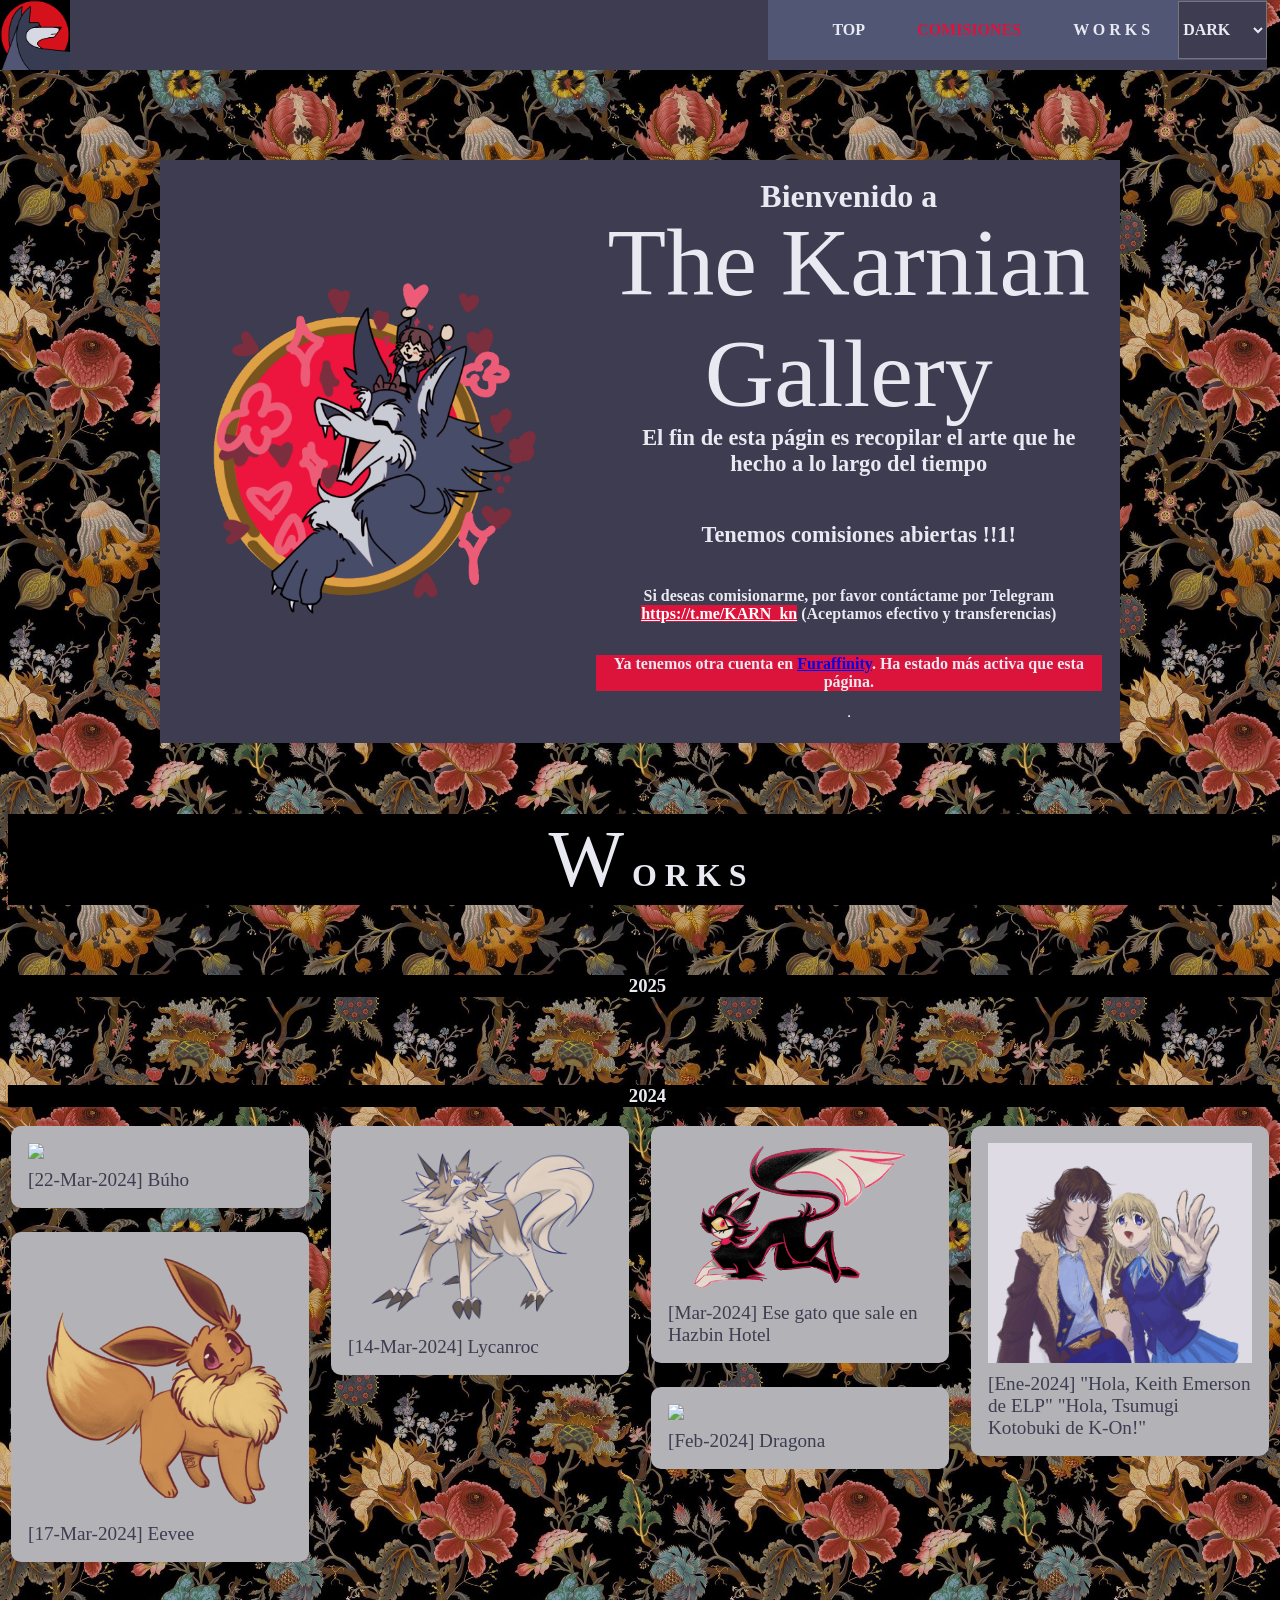
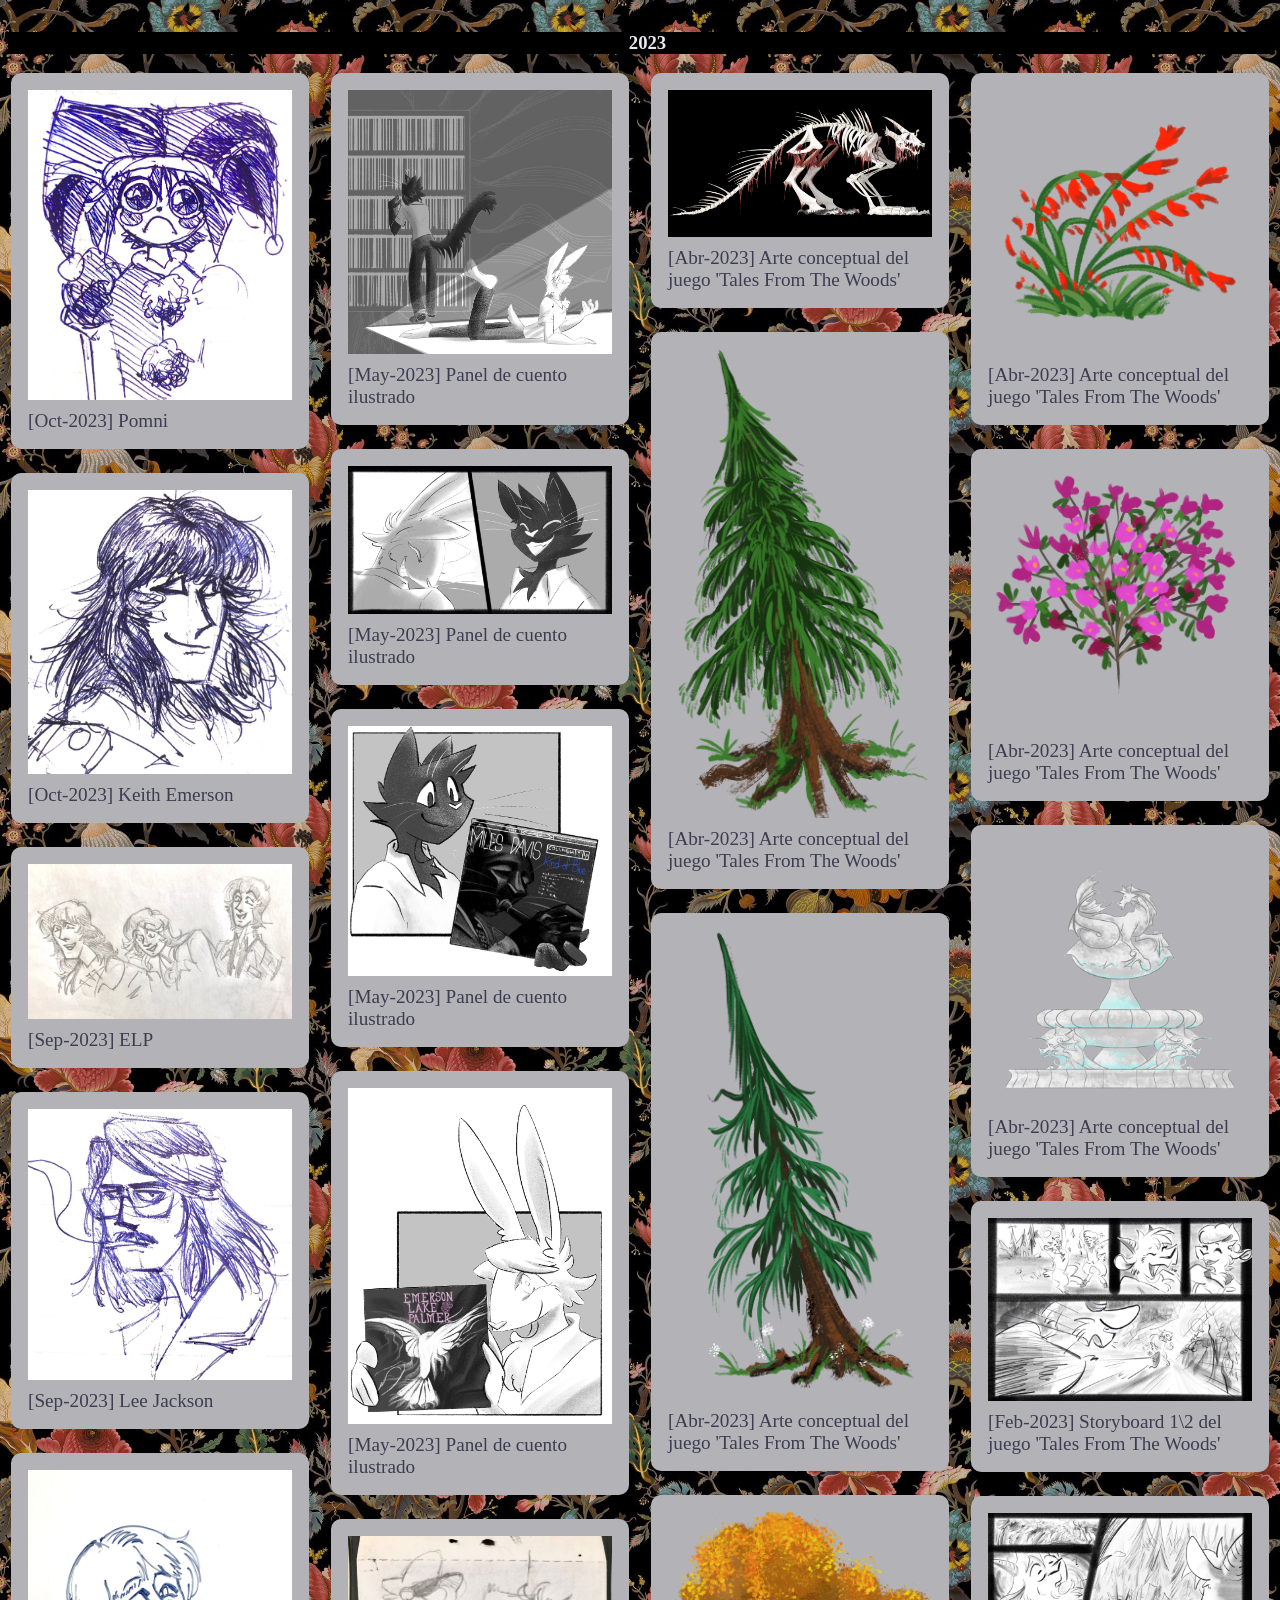
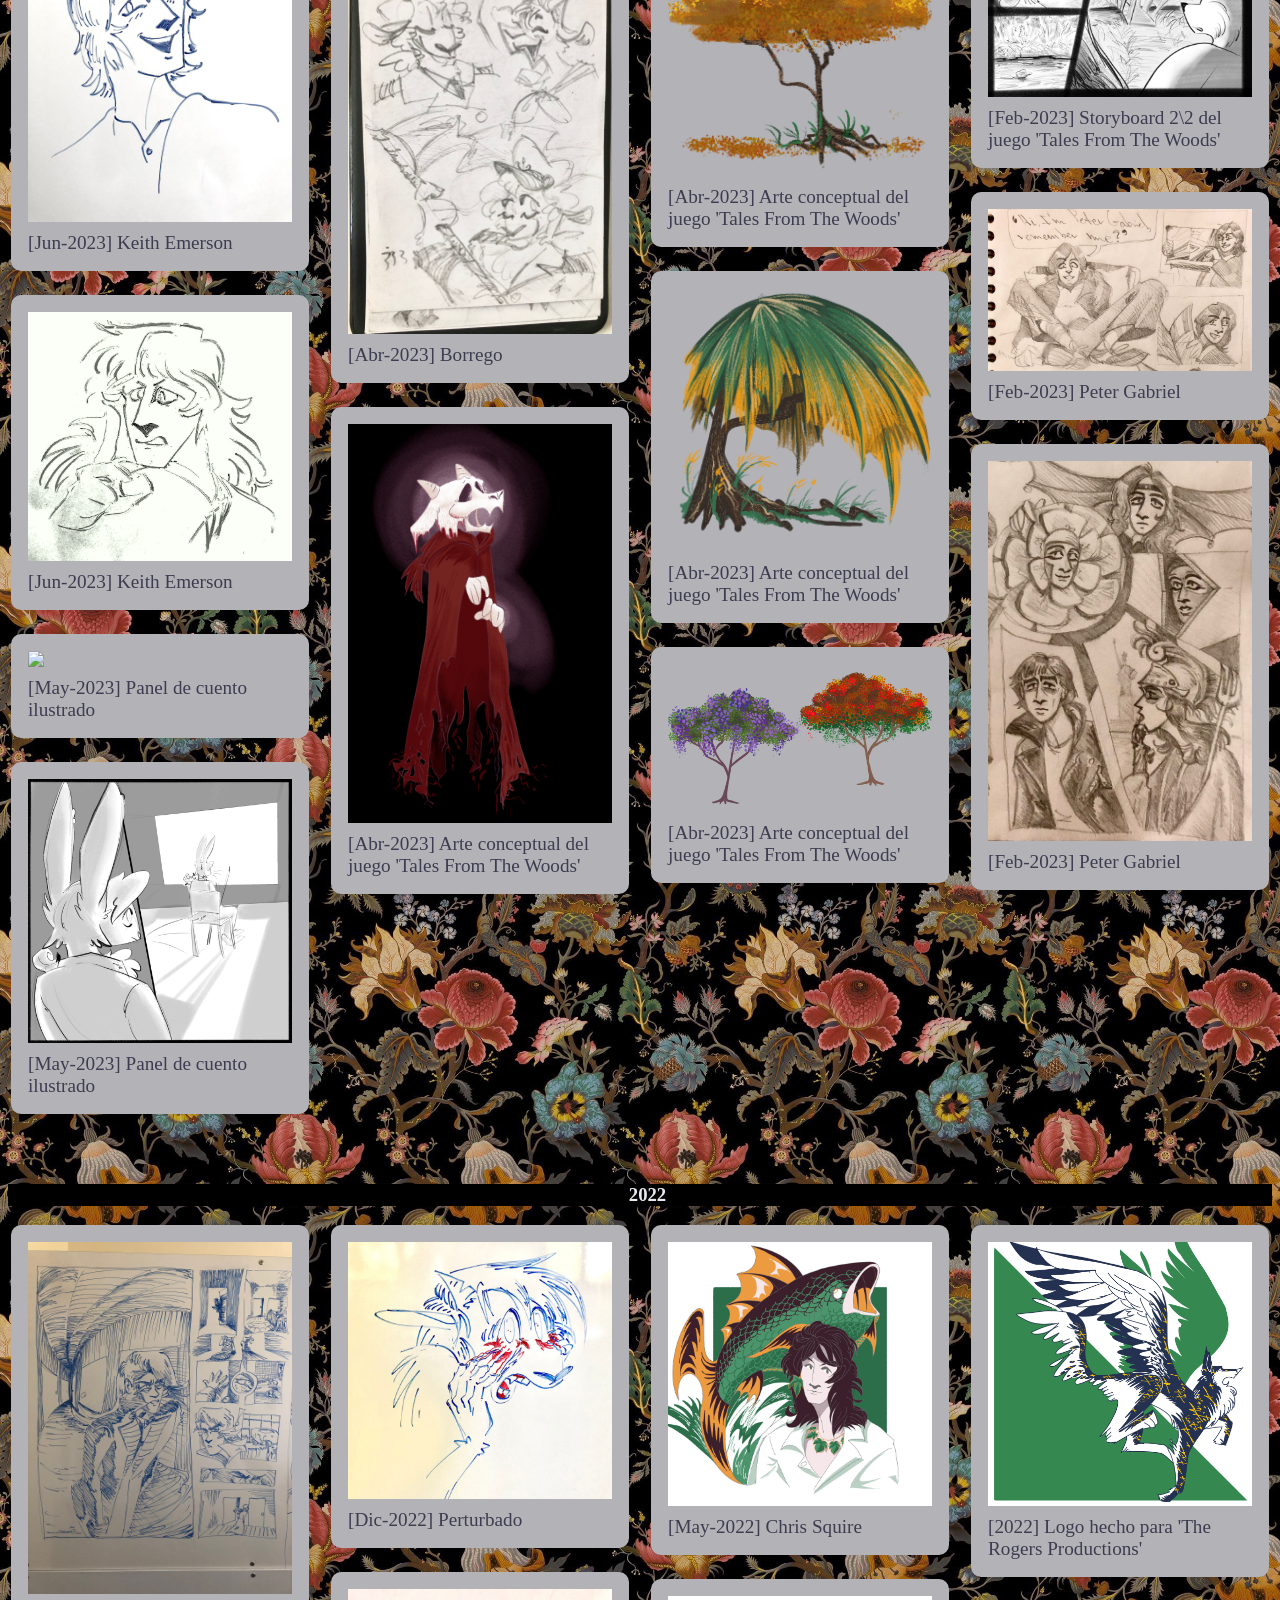
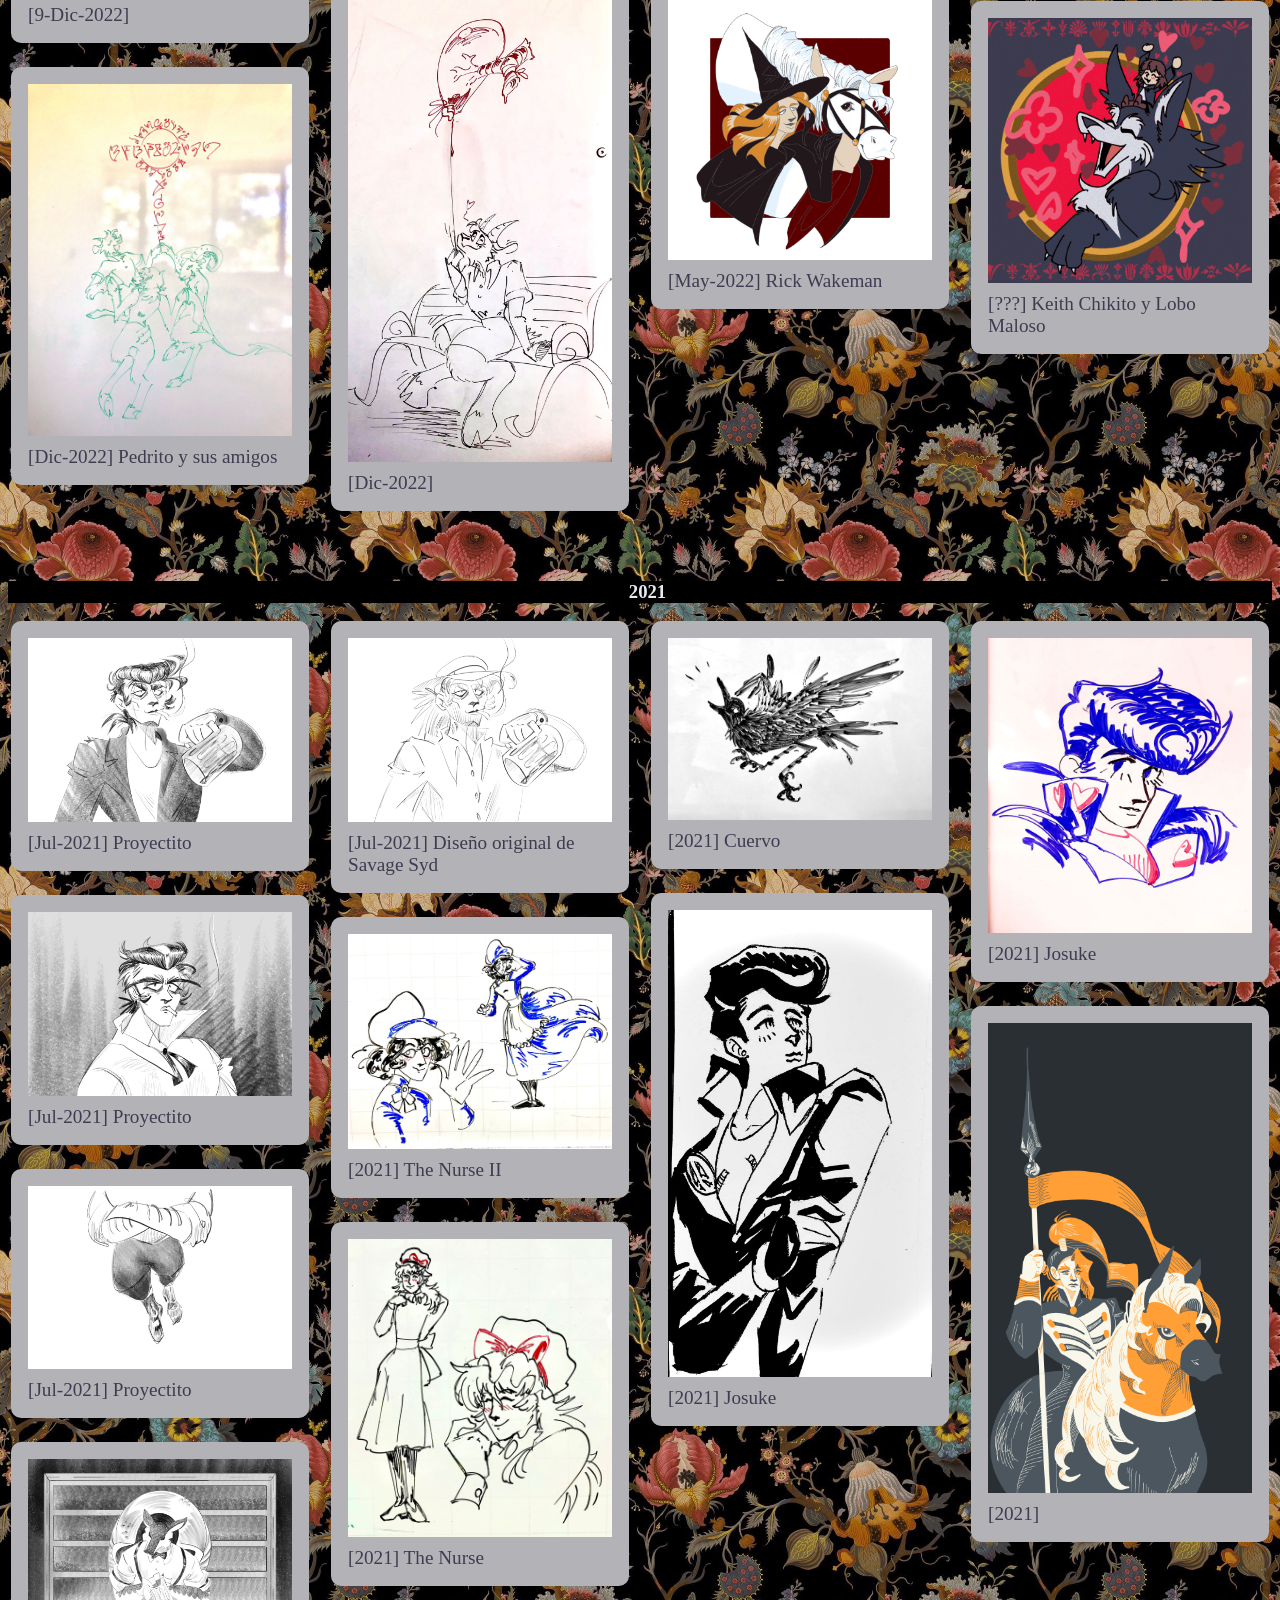
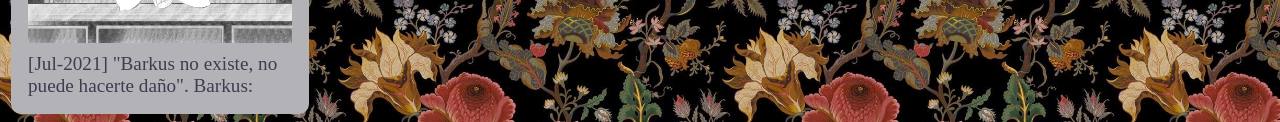
==== commit 600b169c: "Update index.html" ====
--- a/index.html
+++ b/index.html
@@ -54,7 +54,7 @@
 ['BB_002.gif','Animación digital','[Jul-2021] Proyectito','Animación hecha durante el claustro forzado porue me dio COVID. Una parte del proyecto sin terminar inspirado en \'Benny the Bouncer\' de ELP.'],
 ['BB_003.gif','Animación digital','[Jul-2021] Proyectito','Animación hecha durante el claustro forzado porue me dio COVID. Una parte del proyecto sin terminar inspirado en \'Benny the Bouncer\' de ELP.'],
 ['BB_004.gif','Animación digital','[Jul-2021] "Barkus no existe, no puede hacerte daño". Barkus:','Animación hecha durante el claustro forzado porque me dio COVID. Una parte del proyecto sin terminar inspirado en \'Benny the Bouncer\' de ELP.'],
-['BB_005.gif','Animación digital','[Jul-2021] Diseño original de Savage Syd','Animación hecha durante el claustro forzado porque me dio COVID. Una parte del proyecto sin terminar inspirado en \'Benny the Bouncer\' de ELP.']
+['BB_005.gif','Animación digital','[Jul-2021] Diseño original de Savage Syd','Animación hecha durante el claustro forzado porque me dio COVID. Una parte del proyecto sin terminar inspirado en \'Benny the Bouncer\' de ELP.'],
 ['DibujoRandom_001.png','Dibujo (marcador)','[2021] The Nurse II','Inspirado en las enfermeras de la portada de \'Nursery Cryme\' de Genesis.'],
 ['DibujoRandom_002.jpeg','Dibujo (marcador)','[2021] The Nurse','Inspirado en las enfermeras de la portada de \'Nursery Cryme\' de Genesis.'],
 ['DibujoRandom_003.jpg','Dibujo (marcador)','[2021] Cuervo','Acababa de comprar unos marcadores cuando hice este.'],
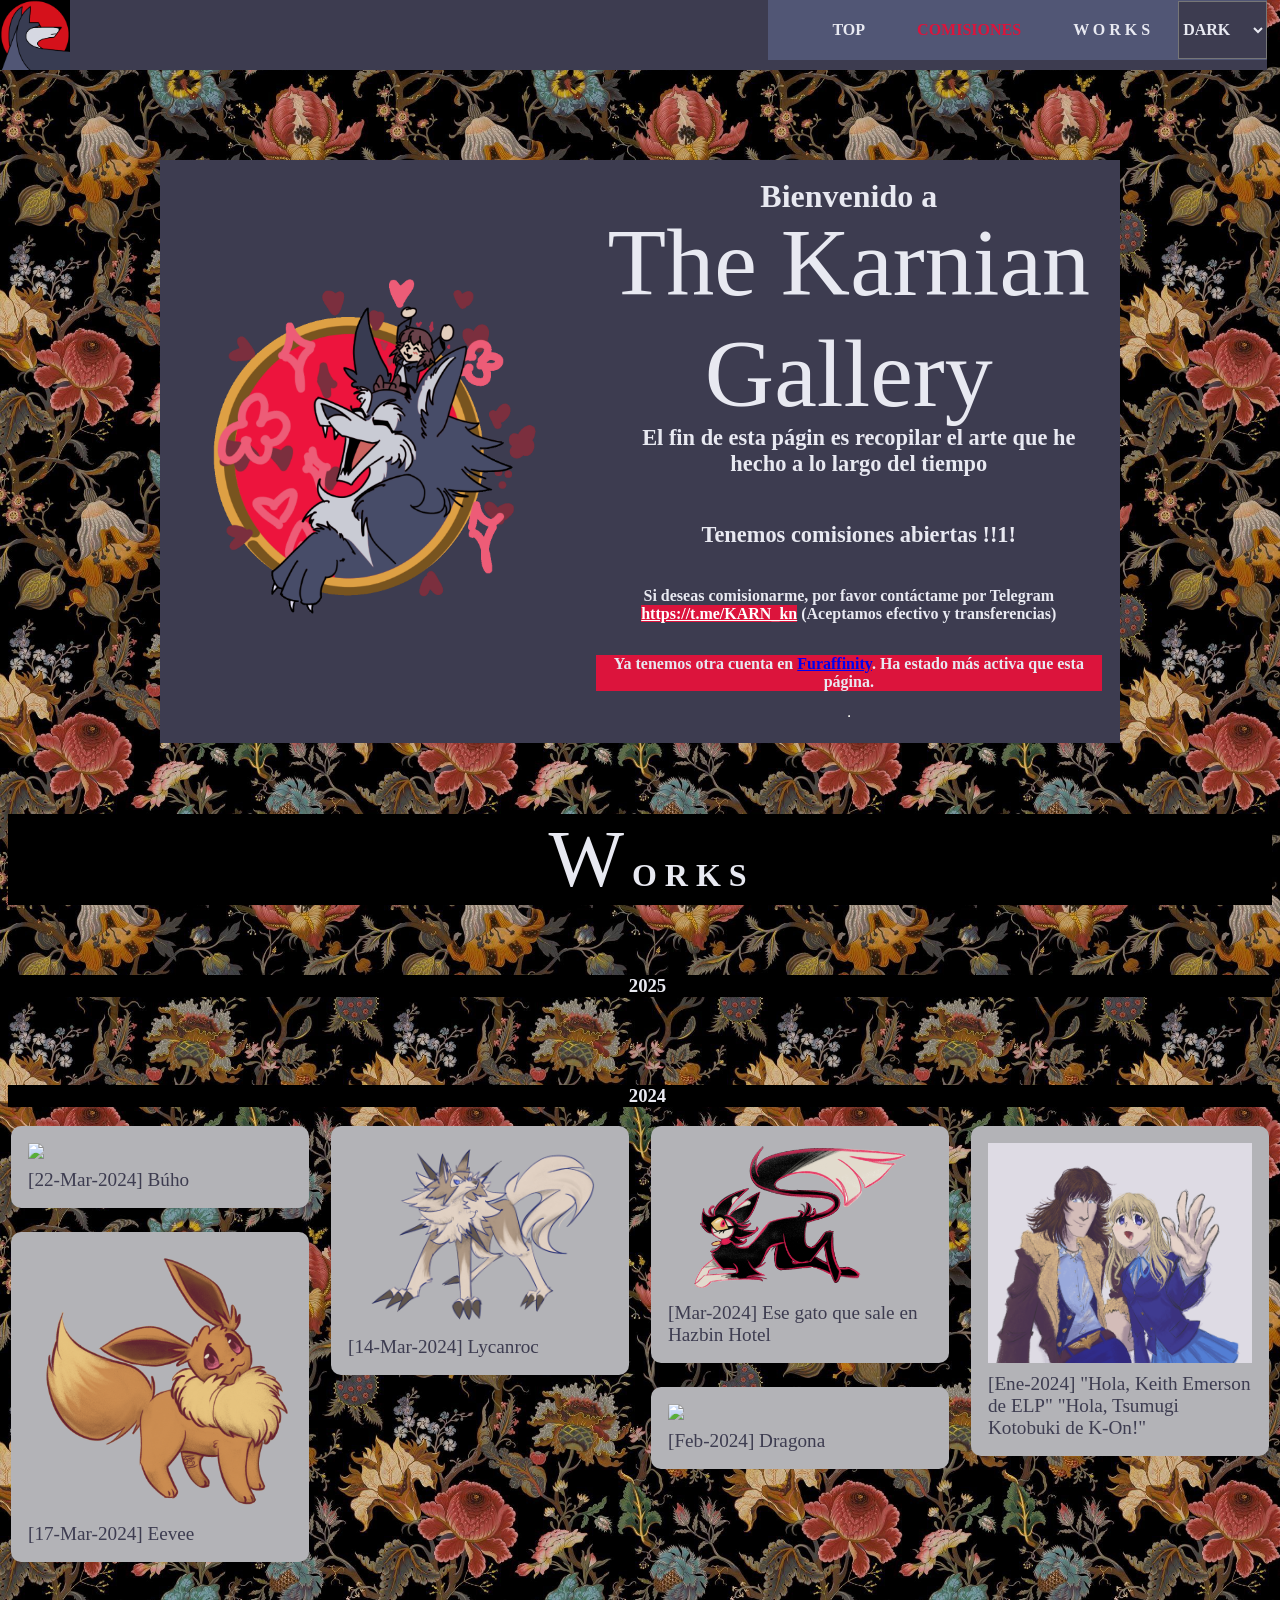
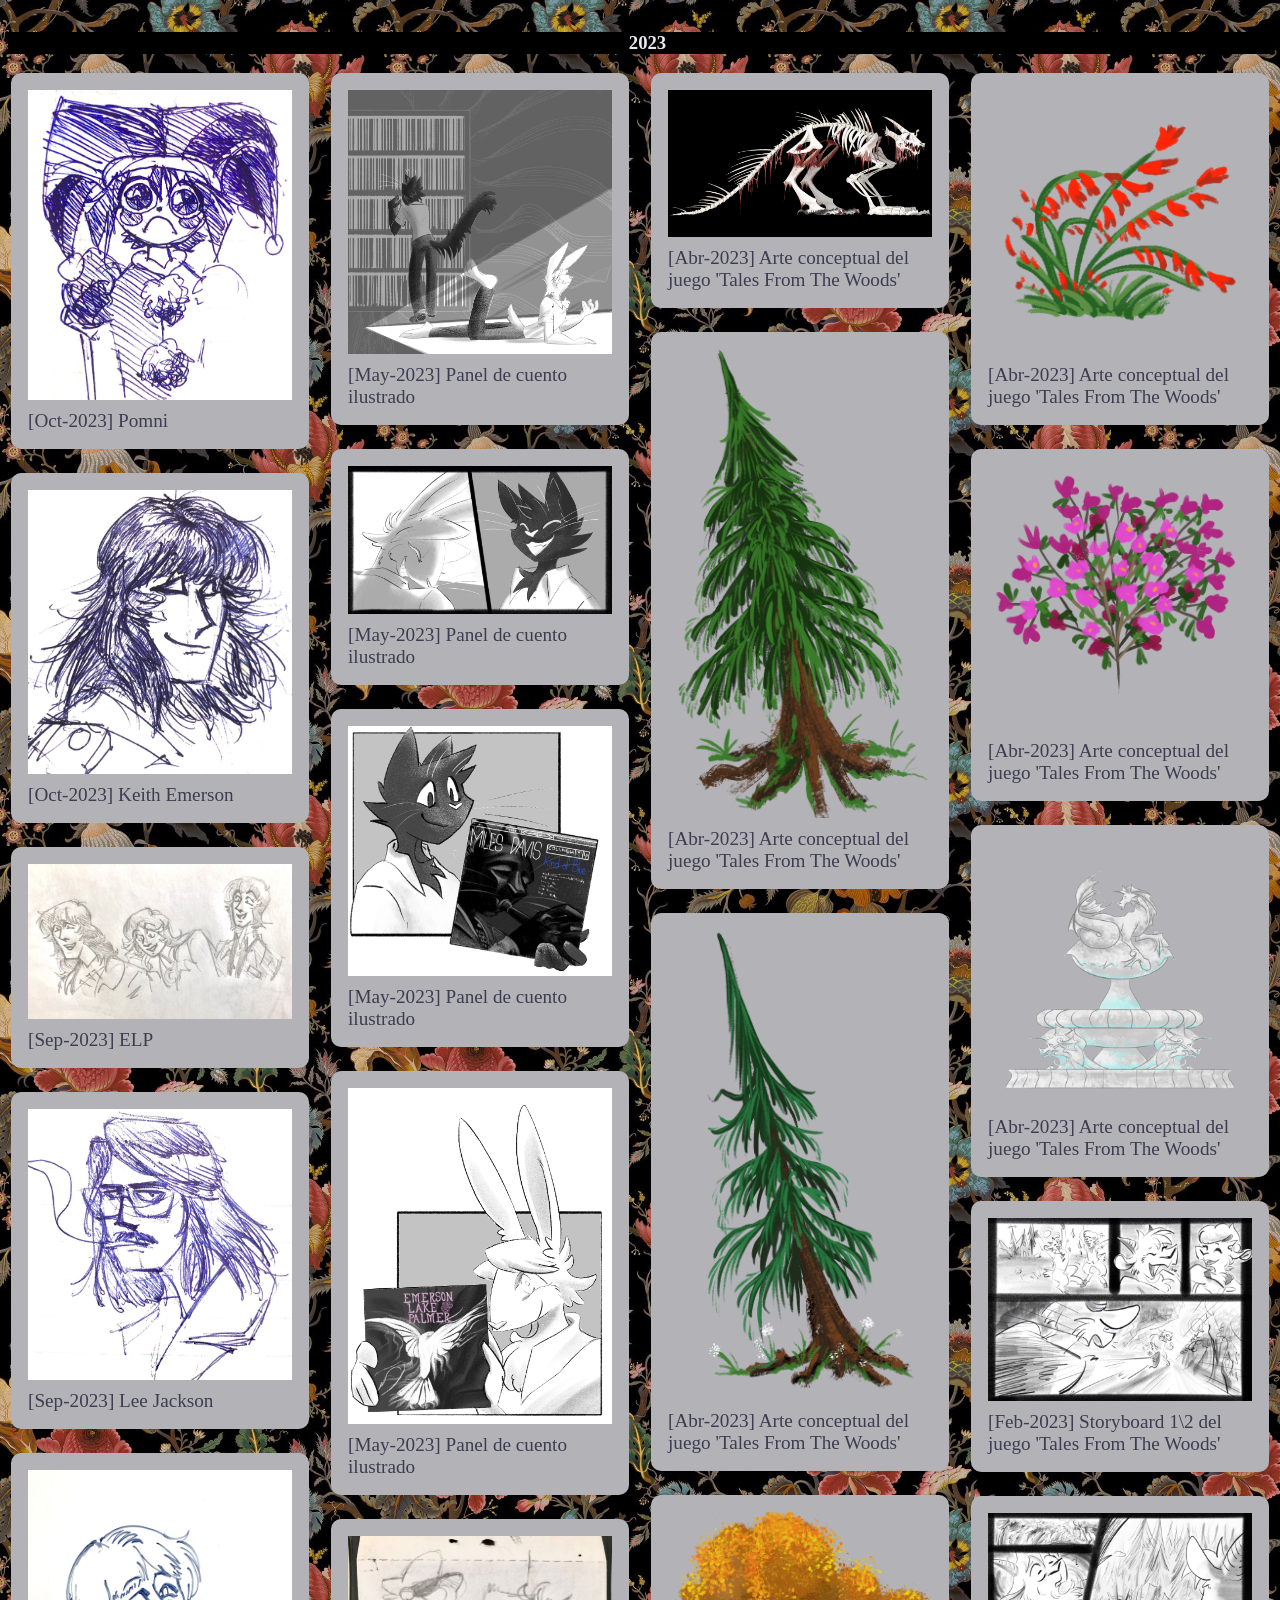
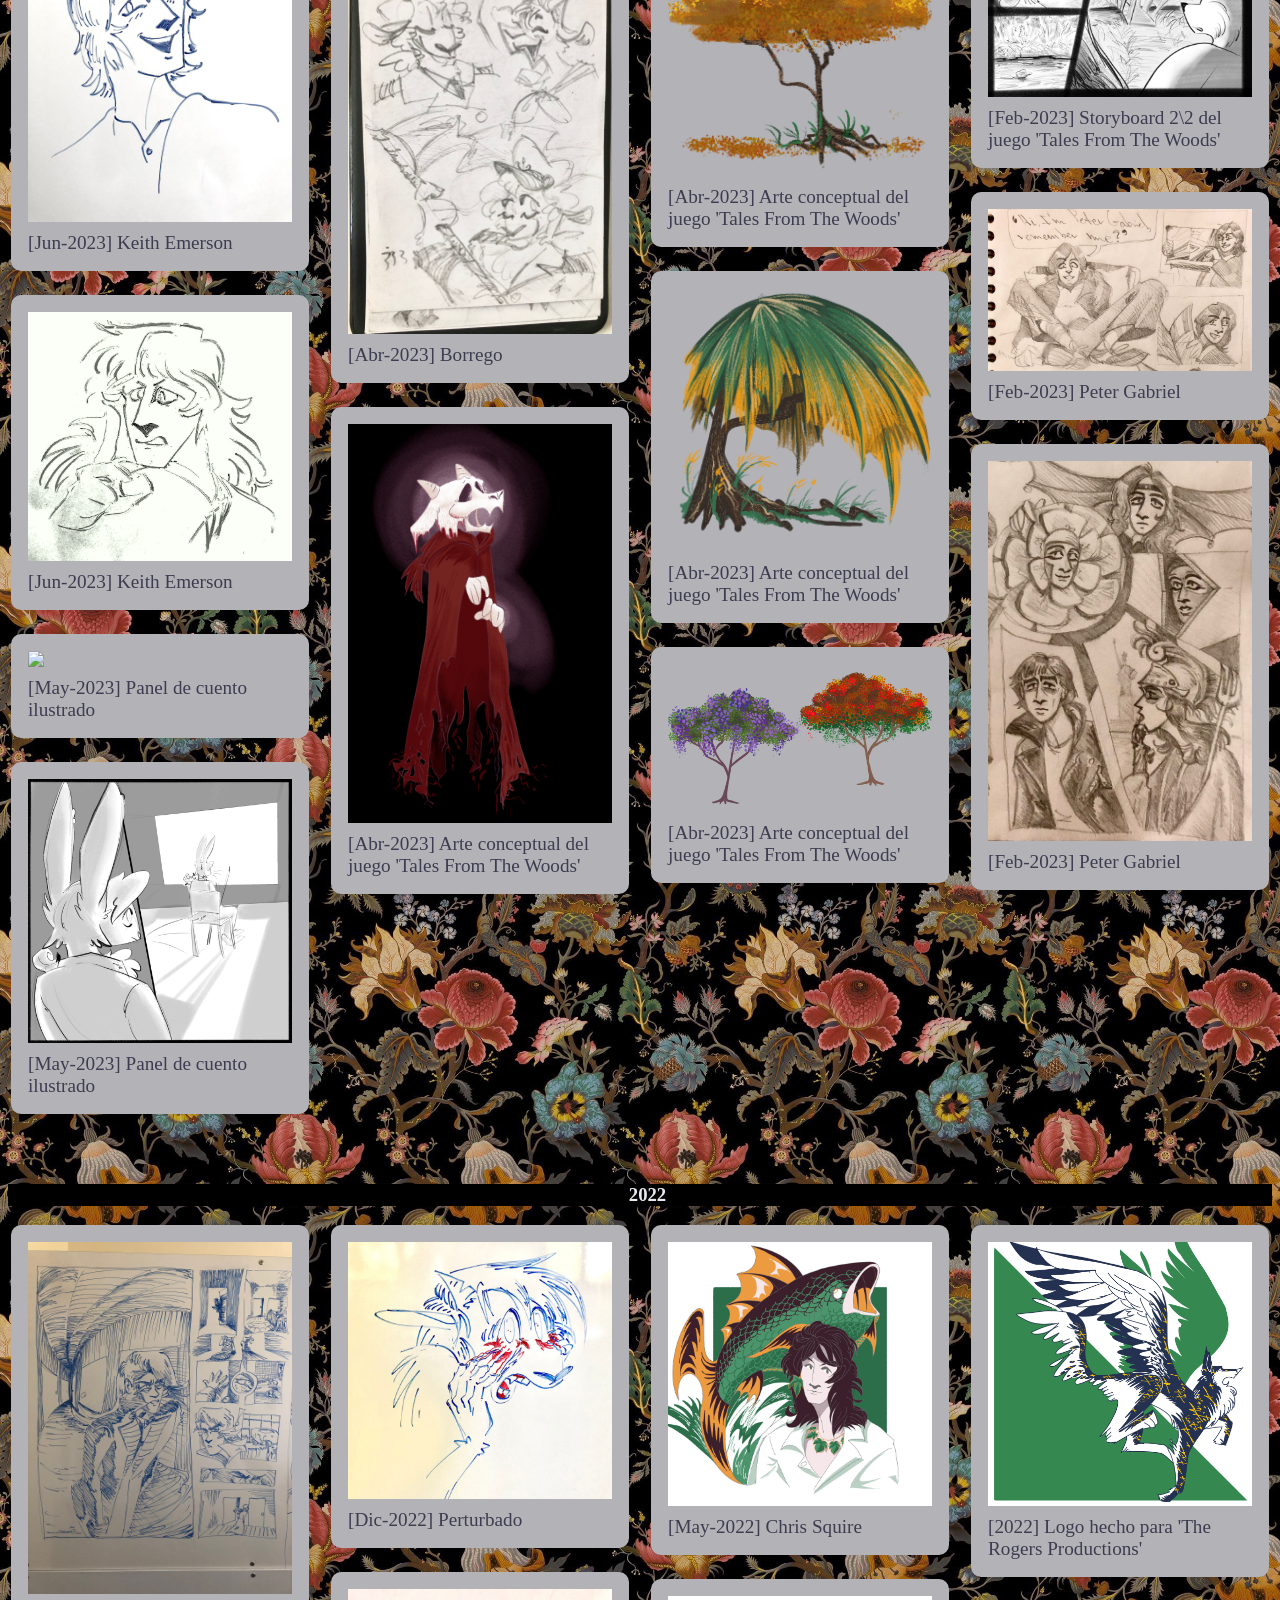
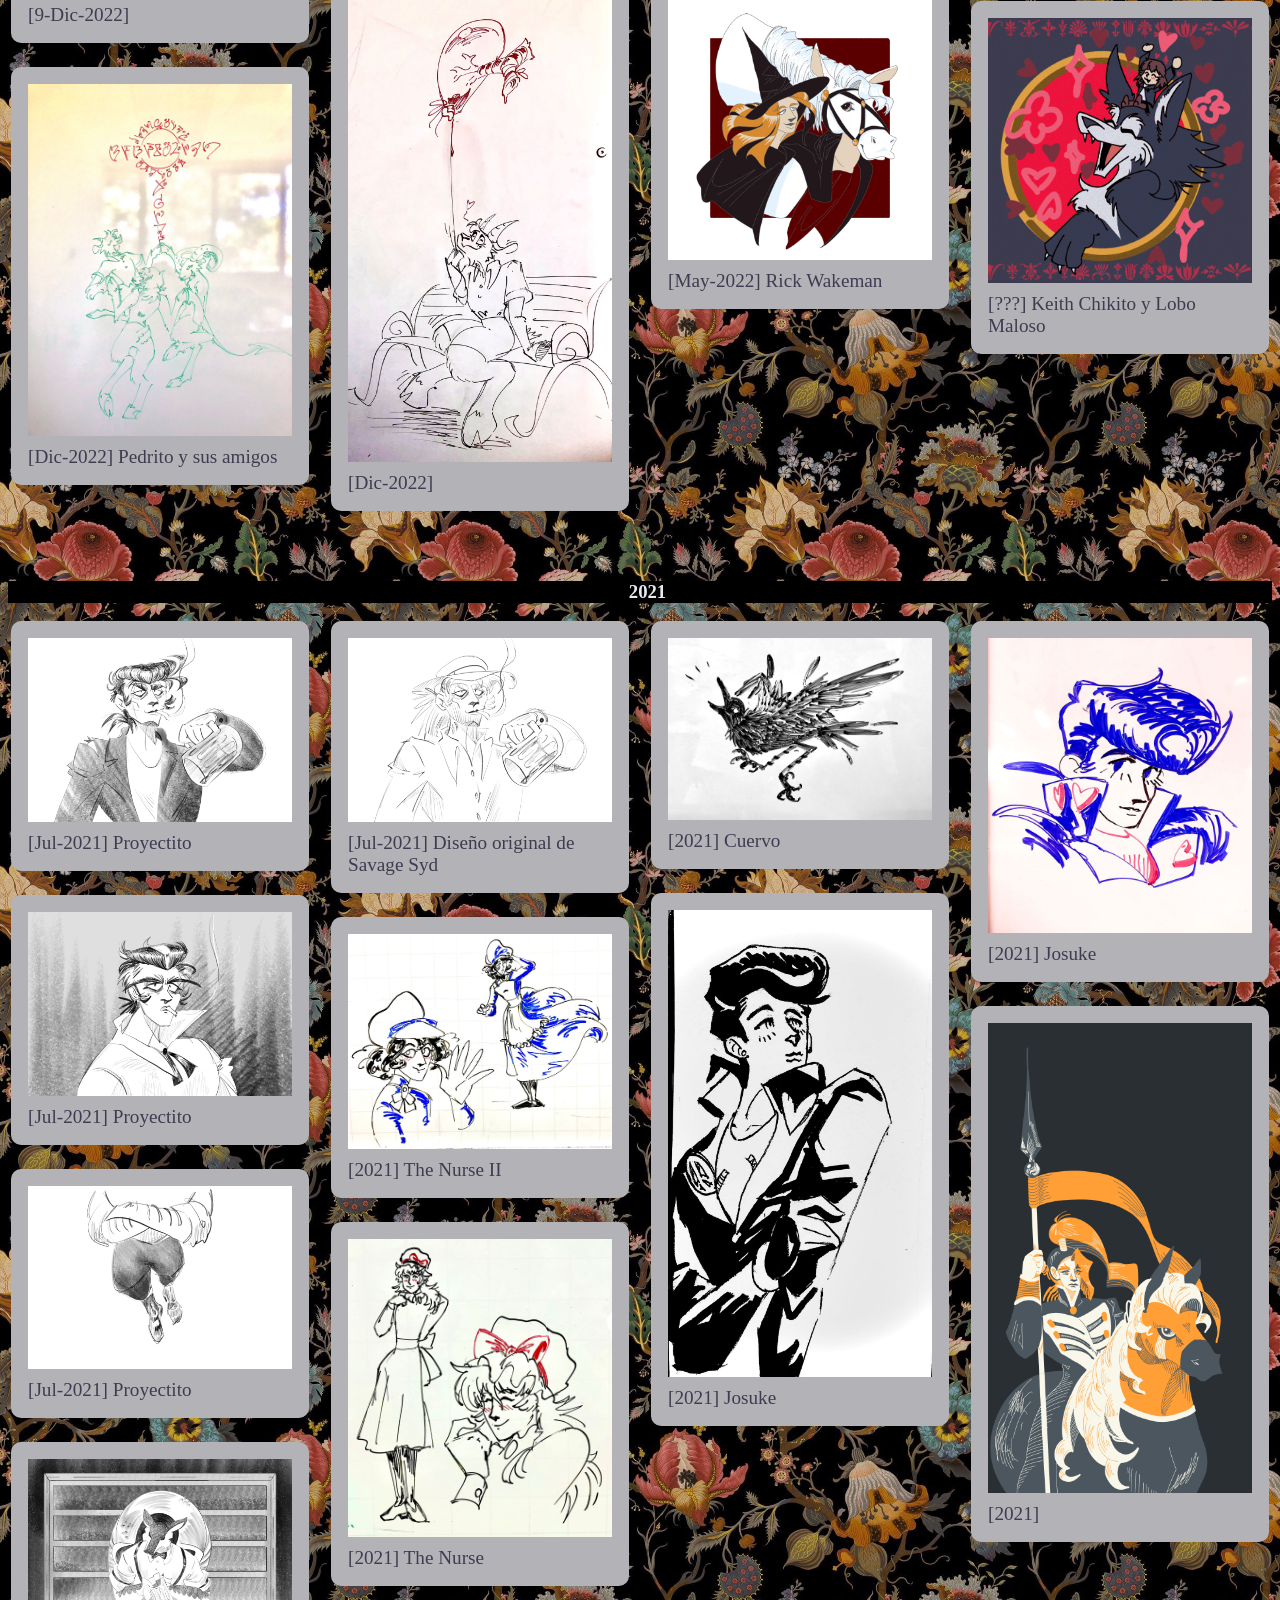
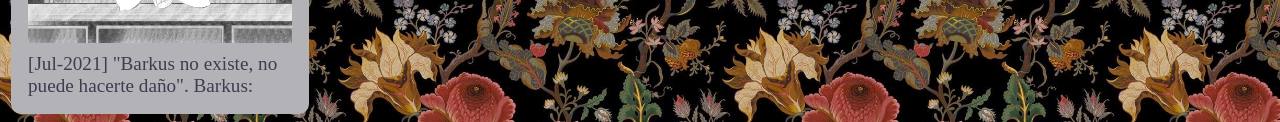
==== commit 4b3d316b: "Update index.html" ====
--- a/index.html
+++ b/index.html
@@ -135,7 +135,7 @@
                     <select name="PreviousReceiver" onchange="cambiarCss(this)" class="sss">
                         <option value="1">Dark</option>
                         <option value="2">Light</option>
-                        <option value="3">Darker!</option>
+                        <!--<option value="3">Darker!</option>-->
                     </select>
                 </ul>
             </div>
